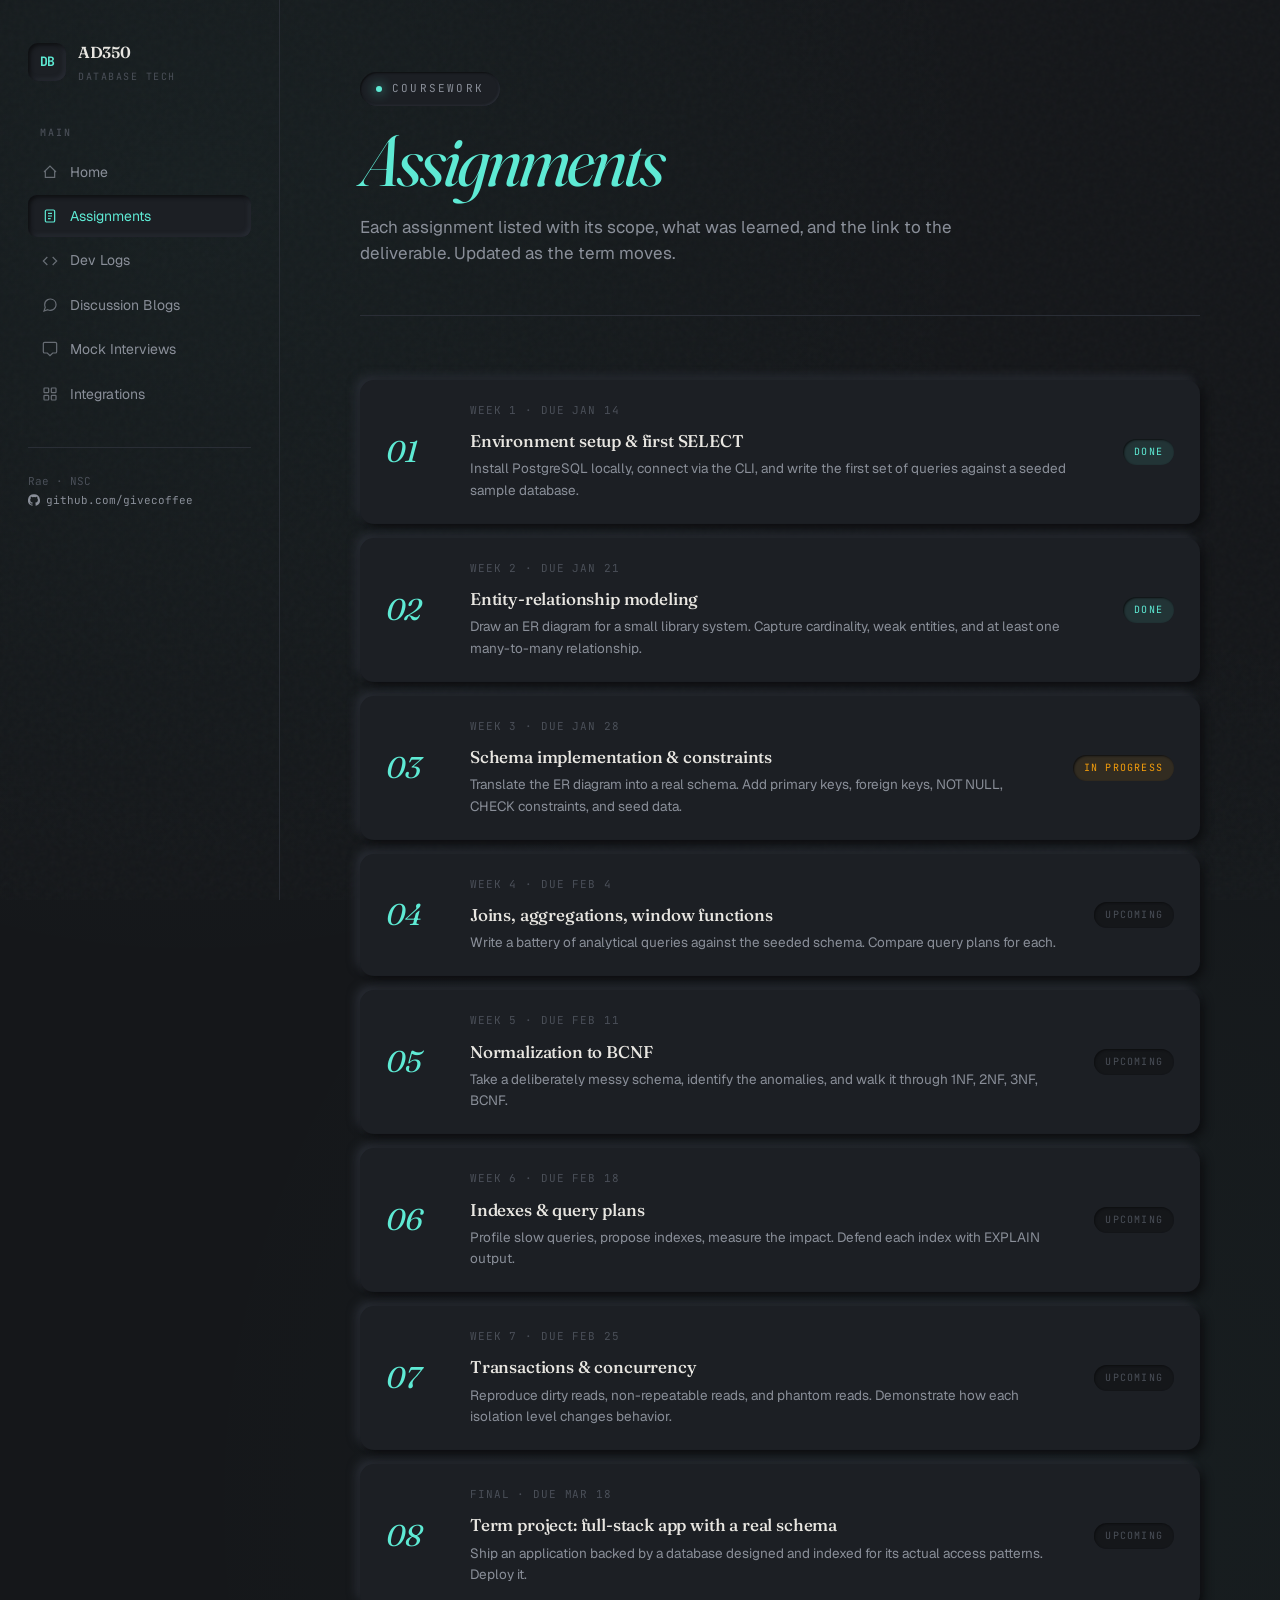
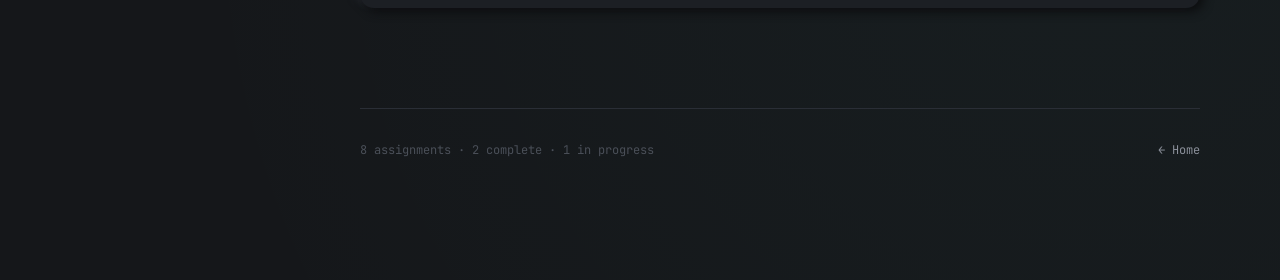
==== docs/assignments.html @ 0faaf011 "chore: multi-page support" ====
<!DOCTYPE html>
<html lang="en">
<head>
<meta charset="UTF-8">
<meta name="viewport" content="width=device-width, initial-scale=1.0">
<title>Assignments · AD350</title>
<link rel="preconnect" href="https://fonts.googleapis.com">
<link rel="preconnect" href="https://fonts.gstatic.com" crossorigin>
<link href="https://fonts.googleapis.com/css2?family=Fraunces:opsz,wght@9..144,300;9..144,400;9..144,500;9..144,600;9..144,800&family=JetBrains+Mono:wght@400;500;700&family=Geist:wght@300;400;500;600&display=swap" rel="stylesheet">
<link rel="stylesheet" href="assets/style.css">
</head>
<body>

<button class="menu-toggle" aria-label="Menu">
  <svg width="20" height="20" viewBox="0 0 24 24" fill="none" stroke="currentColor" stroke-width="2"><line x1="3" y1="6" x2="21" y2="6"/><line x1="3" y1="12" x2="21" y2="12"/><line x1="3" y1="18" x2="21" y2="18"/></svg>
</button>

<div class="layout">

  <aside>
    <a class="brand" href="index.html">
      <div class="brand-mark">DB</div>
      <div class="brand-text">
        AD350
        <small>Database Tech</small>
      </div>
    </a>

    <nav>
      <h4>Main</h4>
      <ul>
        <li><a href="index.html" data-page="index.html">
          <svg class="icon" viewBox="0 0 24 24" fill="none" stroke="currentColor" stroke-width="1.8"><path d="M3 12L12 3l9 9"/><path d="M5 10v10h14V10"/></svg>
          Home
        </a></li>
        <li><a href="assignments.html" data-page="assignments.html">
          <svg class="icon" viewBox="0 0 24 24" fill="none" stroke="currentColor" stroke-width="1.8"><rect x="5" y="3" width="14" height="18" rx="2"/><path d="M9 8h6M9 12h6M9 16h4"/></svg>
          Assignments
        </a></li>
        <li><a href="devlogs.html" data-page="devlogs.html">
          <svg class="icon" viewBox="0 0 24 24" fill="none" stroke="currentColor" stroke-width="1.8"><polyline points="8 6 2 12 8 18"/><polyline points="16 6 22 12 16 18"/></svg>
          Dev Logs
        </a></li>
        <li><a href="blogs.html" data-page="blogs.html">
          <svg class="icon" viewBox="0 0 24 24" fill="none" stroke="currentColor" stroke-width="1.8"><path d="M21 11.5a8.38 8.38 0 0 1-.9 3.8 8.5 8.5 0 0 1-7.6 4.7 8.38 8.38 0 0 1-3.8-.9L3 21l1.9-5.7a8.38 8.38 0 0 1-.9-3.8 8.5 8.5 0 0 1 4.7-7.6 8.38 8.38 0 0 1 3.8-.9h.5a8.48 8.48 0 0 1 8 8v.5z"/></svg>
          Discussion Blogs
        </a></li>
        <li><a href="interviews.html" data-page="interviews.html">
          <svg class="icon" viewBox="0 0 24 24" fill="none" stroke="currentColor" stroke-width="1.8"><path d="M20 2H4a2 2 0 0 0-2 2v12a2 2 0 0 0 2 2h4l4 4 4-4h4a2 2 0 0 0 2-2V4a2 2 0 0 0-2-2z"/></svg>
          Mock Interviews
        </a></li>
        <li><a href="integrations.html" data-page="integrations.html">
          <svg class="icon" viewBox="0 0 24 24" fill="none" stroke="currentColor" stroke-width="1.8"><rect x="3" y="3" width="7" height="7" rx="1"/><rect x="14" y="3" width="7" height="7" rx="1"/><rect x="3" y="14" width="7" height="7" rx="1"/><rect x="14" y="14" width="7" height="7" rx="1"/></svg>
          Integrations
        </a></li>
      </ul>
    </nav>

    <div class="sidebar-foot">
      Rae &middot; NSC<br>
      <a href="https://github.com/givecoffee/AD350" target="_blank" rel="noopener">
        <svg width="12" height="12" viewBox="0 0 24 24" fill="currentColor"><path d="M12 .3a12 12 0 0 0-3.8 23.4c.6.1.8-.3.8-.6v-2c-3.3.7-4-1.6-4-1.6-.6-1.4-1.4-1.8-1.4-1.8-1.1-.7.1-.7.1-.7 1.2.1 1.9 1.2 1.9 1.2 1.1 1.8 2.8 1.3 3.5 1 .1-.8.4-1.3.8-1.6-2.7-.3-5.5-1.3-5.5-6 0-1.2.5-2.3 1.3-3.1-.2-.4-.6-1.6 0-3.2 0 0 1-.3 3.4 1.2a11.5 11.5 0 0 1 6 0c2.3-1.5 3.3-1.2 3.3-1.2.7 1.6.2 2.8.1 3.2.9.8 1.3 1.9 1.3 3.1 0 4.6-2.8 5.6-5.5 5.9.5.4.9 1 .9 2.2v3.3c0 .3.1.7.8.6A12 12 0 0 0 12 .3"/></svg>
        github.com/givecoffee
      </a>
    </div>
  </aside>

  <main>
    <div class="page-header">
      <div class="eyebrow"><span class="dot"></span>Coursework</div>
      <h1><span class="italic">Assignments</span></h1>
      <p>Each assignment listed with its scope, what was learned, and the link to the deliverable. Updated as the term moves.</p>
    </div>

    <div class="item-list">

      <div class="item">
        <div class="item-num">01</div>
        <div class="item-body">
          <div class="item-meta">Week 1 &middot; Due Jan 14</div>
          <h3>Environment setup &amp; first SELECT</h3>
          <p>Install PostgreSQL locally, connect via the CLI, and write the first set of queries against a seeded sample database.</p>
        </div>
        <div class="status done">Done</div>
      </div>

      <div class="item">
        <div class="item-num">02</div>
        <div class="item-body">
          <div class="item-meta">Week 2 &middot; Due Jan 21</div>
          <h3>Entity-relationship modeling</h3>
          <p>Draw an ER diagram for a small library system. Capture cardinality, weak entities, and at least one many-to-many relationship.</p>
        </div>
        <div class="status done">Done</div>
      </div>

      <div class="item">
        <div class="item-num">03</div>
        <div class="item-body">
          <div class="item-meta">Week 3 &middot; Due Jan 28</div>
          <h3>Schema implementation &amp; constraints</h3>
          <p>Translate the ER diagram into a real schema. Add primary keys, foreign keys, NOT NULL, CHECK constraints, and seed data.</p>
        </div>
        <div class="status progress">In progress</div>
      </div>

      <div class="item">
        <div class="item-num">04</div>
        <div class="item-body">
          <div class="item-meta">Week 4 &middot; Due Feb 4</div>
          <h3>Joins, aggregations, window functions</h3>
          <p>Write a battery of analytical queries against the seeded schema. Compare query plans for each.</p>
        </div>
        <div class="status upcoming">Upcoming</div>
      </div>

      <div class="item">
        <div class="item-num">05</div>
        <div class="item-body">
          <div class="item-meta">Week 5 &middot; Due Feb 11</div>
          <h3>Normalization to BCNF</h3>
          <p>Take a deliberately messy schema, identify the anomalies, and walk it through 1NF, 2NF, 3NF, BCNF.</p>
        </div>
        <div class="status upcoming">Upcoming</div>
      </div>

      <div class="item">
        <div class="item-num">06</div>
        <div class="item-body">
          <div class="item-meta">Week 6 &middot; Due Feb 18</div>
          <h3>Indexes &amp; query plans</h3>
          <p>Profile slow queries, propose indexes, measure the impact. Defend each index with EXPLAIN output.</p>
        </div>
        <div class="status upcoming">Upcoming</div>
      </div>

      <div class="item">
        <div class="item-num">07</div>
        <div class="item-body">
          <div class="item-meta">Week 7 &middot; Due Feb 25</div>
          <h3>Transactions &amp; concurrency</h3>
          <p>Reproduce dirty reads, non-repeatable reads, and phantom reads. Demonstrate how each isolation level changes behavior.</p>
        </div>
        <div class="status upcoming">Upcoming</div>
      </div>

      <div class="item">
        <div class="item-num">08</div>
        <div class="item-body">
          <div class="item-meta">Final &middot; Due Mar 18</div>
          <h3>Term project: full-stack app with a real schema</h3>
          <p>Ship an application backed by a database designed and indexed for its actual access patterns. Deploy it.</p>
        </div>
        <div class="status upcoming">Upcoming</div>
      </div>

    </div>

    <footer class="page-foot">
      <div>8 assignments &middot; 2 complete &middot; 1 in progress</div>
      <div><a href="index.html">&larr; Home</a></div>
    </footer>

  </main>
</div>

<script src="assets/app.js"></script>
</body>
</html>
---- docs/assets/style.css ----
:root {
  --bg: #15171a;
  --surface: #1c1f24;
  --surface-2: #20242a;
  --shadow-dark: #0d0e10;
  --shadow-light: #2a2e36;
  --text: #e8e6e1;
  --text-dim: #8a8f99;
  --text-faint: #4a4f58;
  --accent: #5eead4;
  --accent-deep: #14b8a6;
  --accent-glow: rgba(94, 234, 212, 0.15);
  --warning: #f59e0b;
  --rule: #2a2e36;
  --display: 'Fraunces', Georgia, serif;
  --body: 'Geist', -apple-system, sans-serif;
  --mono: 'JetBrains Mono', 'SF Mono', monospace;
}

* { box-sizing: border-box; margin: 0; padding: 0; }
html { scroll-behavior: smooth; }

body {
  background: var(--bg);
  color: var(--text);
  font-family: var(--body);
  font-size: 16px;
  line-height: 1.6;
  -webkit-font-smoothing: antialiased;
  overflow-x: hidden;
  background-image:
    radial-gradient(circle at 15% 10%, rgba(94, 234, 212, 0.04) 0%, transparent 40%),
    radial-gradient(circle at 85% 80%, rgba(94, 234, 212, 0.03) 0%, transparent 50%);
}

body::before {
  content: '';
  position: fixed;
  inset: 0;
  pointer-events: none;
  opacity: 0.025;
  z-index: 1;
  background-image: url("data:image/svg+xml,%3Csvg viewBox='0 0 200 200' xmlns='http://www.w3.org/2000/svg'%3E%3Cfilter id='n'%3E%3CfeTurbulence type='fractalNoise' baseFrequency='0.85' numOctaves='3'/%3E%3C/filter%3E%3Crect width='100%25' height='100%25' filter='url(%23n)'/%3E%3C/svg%3E");
}

.layout {
  display: grid;
  grid-template-columns: 280px 1fr;
  min-height: 100vh;
  position: relative;
  z-index: 2;
}

/* ============ SIDEBAR ============ */
aside {
  position: sticky;
  top: 0;
  height: 100vh;
  padding: 40px 28px;
  border-right: 1px solid var(--rule);
  overflow-y: auto;
  scrollbar-width: thin;
  scrollbar-color: var(--shadow-light) transparent;
}

aside::-webkit-scrollbar { width: 4px; }
aside::-webkit-scrollbar-thumb { background: var(--shadow-light); border-radius: 2px; }

.brand {
  display: flex;
  align-items: center;
  gap: 12px;
  margin-bottom: 40px;
  text-decoration: none;
  color: inherit;
  opacity: 0;
  animation: fadeUp 0.8s 0.1s forwards;
}

.brand-mark {
  width: 38px;
  height: 38px;
  border-radius: 10px;
  background: var(--surface);
  box-shadow:
    inset 2px 2px 4px var(--shadow-dark),
    inset -2px -2px 4px var(--shadow-light);
  display: grid;
  place-items: center;
  font-family: var(--mono);
  font-weight: 700;
  font-size: 13px;
  color: var(--accent);
  letter-spacing: -0.05em;
}

.brand-text {
  font-family: var(--display);
  font-weight: 600;
  font-size: 16px;
  letter-spacing: -0.02em;
}

.brand-text small {
  display: block;
  font-family: var(--mono);
  font-weight: 400;
  font-size: 10px;
  color: var(--text-faint);
  letter-spacing: 0.15em;
  text-transform: uppercase;
  margin-top: 3px;
}

nav h4 {
  font-family: var(--mono);
  font-size: 10px;
  font-weight: 500;
  letter-spacing: 0.2em;
  text-transform: uppercase;
  color: var(--text-faint);
  margin: 24px 0 10px;
  padding-left: 12px;
}

nav h4:first-of-type { margin-top: 0; }

nav ul { list-style: none; }

nav a {
  display: flex;
  align-items: center;
  gap: 12px;
  padding: 10px 14px;
  color: var(--text-dim);
  text-decoration: none;
  font-size: 14px;
  border-radius: 9px;
  transition: all 0.2s ease;
  position: relative;
  margin-bottom: 2px;
}

nav a .icon {
  width: 16px;
  height: 16px;
  flex-shrink: 0;
  opacity: 0.7;
  transition: opacity 0.2s;
}

nav a:hover {
  color: var(--text);
  background: var(--surface);
  box-shadow:
    inset 1px 1px 2px var(--shadow-dark),
    inset -1px -1px 2px var(--shadow-light);
}

nav a:hover .icon { opacity: 1; }

nav a.active {
  color: var(--accent);
  background: var(--surface);
  box-shadow:
    inset 2px 2px 4px var(--shadow-dark),
    inset -2px -2px 4px var(--shadow-light);
}

nav a.active .icon { opacity: 1; }

.sidebar-foot {
  margin-top: 32px;
  padding-top: 24px;
  border-top: 1px solid var(--rule);
  font-family: var(--mono);
  font-size: 11px;
  color: var(--text-faint);
  line-height: 1.7;
}

.sidebar-foot a {
  color: var(--text-dim);
  text-decoration: none;
  display: inline-flex;
  align-items: center;
  gap: 6px;
  transition: color 0.2s;
}

.sidebar-foot a:hover { color: var(--accent); }

/* ============ MAIN ============ */
main {
  padding: 72px 80px 120px;
  max-width: 1040px;
  animation: pageIn 0.5s ease;
}

@keyframes pageIn {
  from { opacity: 0; transform: translateY(12px); }
  to { opacity: 1; transform: translateY(0); }
}

/* ============ HERO (home only) ============ */
.hero { margin-bottom: 80px; }

.eyebrow {
  display: inline-flex;
  align-items: center;
  gap: 10px;
  font-family: var(--mono);
  font-size: 11px;
  letter-spacing: 0.2em;
  text-transform: uppercase;
  color: var(--text-dim);
  margin-bottom: 24px;
  padding: 8px 16px;
  background: var(--surface);
  border-radius: 100px;
  box-shadow:
    inset 1px 1px 2px var(--shadow-dark),
    inset -1px -1px 2px var(--shadow-light);
}

.eyebrow .dot {
  width: 6px;
  height: 6px;
  border-radius: 50%;
  background: var(--accent);
  box-shadow: 0 0 12px var(--accent);
  animation: pulse 2.4s infinite;
}

@keyframes pulse {
  0%, 100% { opacity: 1; transform: scale(1); }
  50% { opacity: 0.5; transform: scale(0.85); }
}

h1 {
  font-family: var(--display);
  font-size: clamp(56px, 8vw, 104px);
  font-weight: 300;
  line-height: 0.95;
  letter-spacing: -0.04em;
  margin-bottom: 24px;
  font-variation-settings: "opsz" 144;
}

h1 .italic {
  font-style: italic;
  font-weight: 400;
  color: var(--accent);
}

.hero-lede {
  font-size: 19px;
  color: var(--text-dim);
  max-width: 640px;
  line-height: 1.55;
  margin-bottom: 40px;
}

.meta-strip {
  display: flex;
  gap: 32px;
  flex-wrap: wrap;
  padding-top: 32px;
  border-top: 1px solid var(--rule);
  font-family: var(--mono);
  font-size: 12px;
  color: var(--text-faint);
}

.meta-strip strong {
  display: block;
  color: var(--text);
  font-weight: 500;
  margin-top: 4px;
  font-size: 13px;
}

/* ============ PAGE HEADER (non-home) ============ */
.page-header {
  margin-bottom: 64px;
  padding-bottom: 32px;
  border-bottom: 1px solid var(--rule);
}

.page-header .eyebrow { margin-bottom: 20px; }

.page-header h1 {
  font-size: clamp(44px, 6vw, 72px);
  margin-bottom: 20px;
}

.page-header p {
  font-size: 17px;
  color: var(--text-dim);
  max-width: 620px;
  line-height: 1.55;
}

/* ============ SECTIONS ============ */
section {
  margin-bottom: 80px;
  scroll-margin-top: 40px;
}

.section-head {
  display: flex;
  align-items: baseline;
  gap: 16px;
  margin-bottom: 28px;
  padding-bottom: 18px;
  border-bottom: 1px solid var(--rule);
}

.section-num {
  font-family: var(--mono);
  font-size: 13px;
  color: var(--accent);
  letter-spacing: 0.1em;
}

h2 {
  font-family: var(--display);
  font-size: 40px;
  font-weight: 400;
  letter-spacing: -0.025em;
  line-height: 1.1;
  font-variation-settings: "opsz" 72;
}

h2 .italic {
  font-style: italic;
  color: var(--text-dim);
}

h3 {
  font-family: var(--display);
  font-size: 22px;
  font-weight: 500;
  margin-bottom: 10px;
  letter-spacing: -0.01em;
}

p { color: var(--text-dim); margin-bottom: 16px; max-width: 70ch; }
p strong { color: var(--text); font-weight: 500; }

/* ============ HOME JUMP CARDS ============ */
.jump-grid {
  display: grid;
  grid-template-columns: repeat(auto-fit, minmax(240px, 1fr));
  gap: 18px;
  margin: 40px 0;
}

.jump {
  background: var(--surface);
  border-radius: 16px;
  padding: 24px;
  box-shadow:
    6px 6px 14px var(--shadow-dark),
    -6px -6px 14px var(--shadow-light);
  transition: all 0.3s ease;
  text-decoration: none;
  color: inherit;
  display: block;
  position: relative;
  overflow: hidden;
}

.jump:hover {
  transform: translateY(-3px);
  box-shadow:
    8px 8px 18px var(--shadow-dark),
    -8px -8px 18px var(--shadow-light);
}

.jump::after {
  content: '→';
  position: absolute;
  top: 24px;
  right: 24px;
  color: var(--text-faint);
  font-size: 18px;
  transition: all 0.3s;
}

.jump:hover::after {
  color: var(--accent);
  transform: translate(4px, -2px);
}

.jump-icon {
  width: 36px;
  height: 36px;
  border-radius: 9px;
  background: var(--bg);
  display: grid;
  place-items: center;
  margin-bottom: 16px;
  box-shadow: inset 1.5px 1.5px 3px var(--shadow-dark);
  color: var(--accent);
}

.jump h3 {
  font-size: 19px;
  margin-bottom: 6px;
}

.jump p {
  font-size: 13.5px;
  margin-bottom: 0;
  color: var(--text-dim);
}

/* ============ ASSIGNMENT ITEMS ============ */
.item-list {
  display: flex;
  flex-direction: column;
  gap: 14px;
  margin-top: 24px;
}

.item {
  background: var(--surface);
  border-radius: 14px;
  padding: 22px 26px;
  box-shadow:
    4px 4px 10px var(--shadow-dark),
    -4px -4px 10px var(--shadow-light);
  transition: all 0.3s;
  display: grid;
  grid-template-columns: 60px 1fr auto;
  gap: 24px;
  align-items: center;
}

.item:hover { transform: translateX(3px); }

.item-num {
  font-family: var(--display);
  font-style: italic;
  font-size: 30px;
  font-weight: 400;
  color: var(--accent);
  line-height: 1;
}

.item-body h3 {
  font-size: 17px;
  margin-bottom: 4px;
}

.item-meta {
  font-family: var(--mono);
  font-size: 11px;
  color: var(--text-faint);
  letter-spacing: 0.08em;
  text-transform: uppercase;
  margin-bottom: 8px;
}

.item-body p {
  font-size: 13.5px;
  margin-bottom: 0;
}

.status {
  font-family: var(--mono);
  font-size: 10px;
  padding: 5px 11px;
  border-radius: 100px;
  letter-spacing: 0.12em;
  text-transform: uppercase;
  box-shadow: inset 1px 1px 2px var(--shadow-dark);
  white-space: nowrap;
}

.status.done { background: rgba(94, 234, 212, 0.1); color: var(--accent); }
.status.progress { background: rgba(245, 158, 11, 0.1); color: var(--warning); }
.status.upcoming { background: var(--bg); color: var(--text-faint); }

/* ============ DEV LOG ============ */
.log-entry {
  display: grid;
  grid-template-columns: 120px 1fr;
  gap: 32px;
  padding: 28px 0;
  border-bottom: 1px solid var(--rule);
}

.log-entry:last-child { border-bottom: none; }

.log-date {
  font-family: var(--mono);
  font-size: 12px;
  color: var(--text-faint);
  letter-spacing: 0.08em;
  text-transform: uppercase;
  padding-top: 4px;
}

.log-date strong {
  display: block;
  font-family: var(--display);
  font-style: italic;
  font-size: 22px;
  font-weight: 400;
  color: var(--accent);
  margin-top: 2px;
  text-transform: none;
  letter-spacing: -0.01em;
}

.log-body h3 {
  font-size: 20px;
  margin-bottom: 8px;
}

.log-tags {
  display: flex;
  gap: 8px;
  margin-top: 14px;
  flex-wrap: wrap;
}

.log-tag {
  font-family: var(--mono);
  font-size: 10px;
  padding: 4px 10px;
  background: var(--surface);
  color: var(--text-dim);
  border-radius: 100px;
  letter-spacing: 0.1em;
  text-transform: uppercase;
  box-shadow:
    inset 1px 1px 2px var(--shadow-dark),
    inset -1px -1px 2px var(--shadow-light);
}

/* ============ BLOG ============ */
.blog-grid {
  display: grid;
  grid-template-columns: repeat(auto-fit, minmax(320px, 1fr));
  gap: 20px;
  margin-top: 32px;
}

.blog-card {
  background: var(--surface);
  border-radius: 16px;
  padding: 28px;
  box-shadow:
    6px 6px 14px var(--shadow-dark),
    -6px -6px 14px var(--shadow-light);
  transition: transform 0.3s ease;
  display: flex;
  flex-direction: column;
  gap: 12px;
}

.blog-card:hover { transform: translateY(-3px); }

.blog-card .meta {
  font-family: var(--mono);
  font-size: 11px;
  color: var(--text-faint);
  letter-spacing: 0.1em;
  text-transform: uppercase;
}

.blog-card h3 {
  font-size: 22px;
  line-height: 1.2;
}

.blog-card p {
  font-size: 14px;
  flex: 1;
}

.blog-card .read {
  font-family: var(--mono);
  font-size: 11px;
  color: var(--accent);
  text-decoration: none;
  letter-spacing: 0.1em;
  text-transform: uppercase;
  margin-top: 8px;
  align-self: flex-start;
  transition: gap 0.2s;
  display: inline-flex;
  align-items: center;
  gap: 6px;
}

.blog-card .read:hover { gap: 10px; }

/* ============ INTERVIEW Q&A ============ */
.qa {
  background: var(--surface);
  border-radius: 14px;
  padding: 0;
  margin-bottom: 14px;
  box-shadow:
    4px 4px 10px var(--shadow-dark),
    -4px -4px 10px var(--shadow-light);
  overflow: hidden;
}

.qa summary {
  padding: 22px 26px;
  cursor: pointer;
  display: flex;
  align-items: center;
  gap: 18px;
  list-style: none;
  transition: background 0.2s;
}

.qa summary::-webkit-details-marker { display: none; }

.qa summary:hover { background: var(--surface-2); }

.qa[open] summary { border-bottom: 1px solid var(--rule); }

.qa-num {
  font-family: var(--mono);
  font-size: 11px;
  color: var(--accent);
  letter-spacing: 0.15em;
  flex-shrink: 0;
  width: 32px;
}

.qa-q {
  flex: 1;
  font-family: var(--display);
  font-size: 17px;
  font-weight: 500;
  color: var(--text);
}

.qa-toggle {
  width: 28px;
  height: 28px;
  border-radius: 50%;
  background: var(--bg);
  display: grid;
  place-items: center;
  color: var(--text-dim);
  box-shadow: inset 1px 1px 2px var(--shadow-dark);
  font-size: 14px;
  transition: transform 0.3s, color 0.3s;
}

.qa[open] .qa-toggle {
  transform: rotate(45deg);
  color: var(--accent);
}

.qa-a {
  padding: 20px 26px 26px;
}

.qa-a p { font-size: 14.5px; line-height: 1.65; }
.qa-a p:last-child { margin-bottom: 0; }
.qa-a code {
  font-family: var(--mono);
  font-size: 13px;
  color: var(--accent);
  background: var(--bg);
  padding: 2px 6px;
  border-radius: 4px;
}

/* ============ INTEGRATIONS STACK ============ */
.stack-grid {
  display: grid;
  grid-template-columns: repeat(auto-fit, minmax(260px, 1fr));
  gap: 18px;
  margin-top: 28px;
}

.stack-item {
  background: var(--surface);
  border-radius: 16px;
  padding: 26px;
  box-shadow:
    6px 6px 14px var(--shadow-dark),
    -6px -6px 14px var(--shadow-light);
  transition: transform 0.3s;
}

.stack-item:hover { transform: translateY(-2px); }

.stack-head {
  display: flex;
  align-items: center;
  gap: 14px;
  margin-bottom: 16px;
}

.stack-logo {
  width: 44px;
  height: 44px;
  border-radius: 10px;
  background: var(--bg);
  display: grid;
  place-items: center;
  box-shadow: inset 1.5px 1.5px 3px var(--shadow-dark);
  font-family: var(--mono);
  font-weight: 700;
  font-size: 14px;
  color: var(--accent);
}

.stack-name {
  font-family: var(--display);
  font-weight: 500;
  font-size: 18px;
}

.stack-role {
  font-family: var(--mono);
  font-size: 10.5px;
  color: var(--text-faint);
  letter-spacing: 0.15em;
  text-transform: uppercase;
  margin-top: 2px;
}

.stack-item p {
  font-size: 13.5px;
  margin-bottom: 0;
}

/* ============ CALLOUT ============ */
.callout {
  margin: 32px 0;
  padding: 22px 26px;
  background: var(--surface);
  border-radius: 14px;
  border-left: 2px solid var(--accent);
  box-shadow:
    inset 2px 2px 6px var(--shadow-dark),
    inset -2px -2px 6px var(--shadow-light);
}

.callout-label {
  font-family: var(--mono);
  font-size: 10px;
  color: var(--accent);
  letter-spacing: 0.2em;
  text-transform: uppercase;
  margin-bottom: 8px;
}

.callout p { margin-bottom: 0; color: var(--text); font-size: 15px; max-width: none; }

/* ============ FOOTER ============ */
.page-foot {
  margin-top: 100px;
  padding-top: 32px;
  border-top: 1px solid var(--rule);
  display: flex;
  justify-content: space-between;
  align-items: center;
  font-family: var(--mono);
  font-size: 12px;
  color: var(--text-faint);
  flex-wrap: wrap;
  gap: 16px;
}

.page-foot a {
  color: var(--text-dim);
  text-decoration: none;
  transition: color 0.2s;
}
.page-foot a:hover { color: var(--accent); }

@keyframes fadeUp {
  from { opacity: 0; transform: translateY(20px); }
  to { opacity: 1; transform: translateY(0); }
}

/* ============ MOBILE ============ */
.menu-toggle {
  display: none;
  position: fixed;
  top: 16px;
  right: 16px;
  z-index: 100;
  width: 44px;
  height: 44px;
  border-radius: 50%;
  background: var(--surface);
  border: none;
  color: var(--text);
  cursor: pointer;
  box-shadow:
    3px 3px 8px var(--shadow-dark),
    -3px -3px 8px var(--shadow-light);
}

@media (max-width: 900px) {
  .layout { grid-template-columns: 1fr; }
  aside {
    position: fixed;
    top: 0;
    left: 0;
    width: 280px;
    z-index: 50;
    background: var(--bg);
    transform: translateX(-100%);
    transition: transform 0.3s ease;
    border-right: 1px solid var(--rule);
  }
  aside.open { transform: translateX(0); }
  .menu-toggle { display: grid; place-items: center; }
  main { padding: 64px 24px 80px; }
  h1 { font-size: 44px; }
  h2 { font-size: 28px; }
  .log-entry { grid-template-columns: 1fr; gap: 8px; }
  .item { grid-template-columns: 40px 1fr; }
  .item .status { grid-column: 2; justify-self: start; }
}
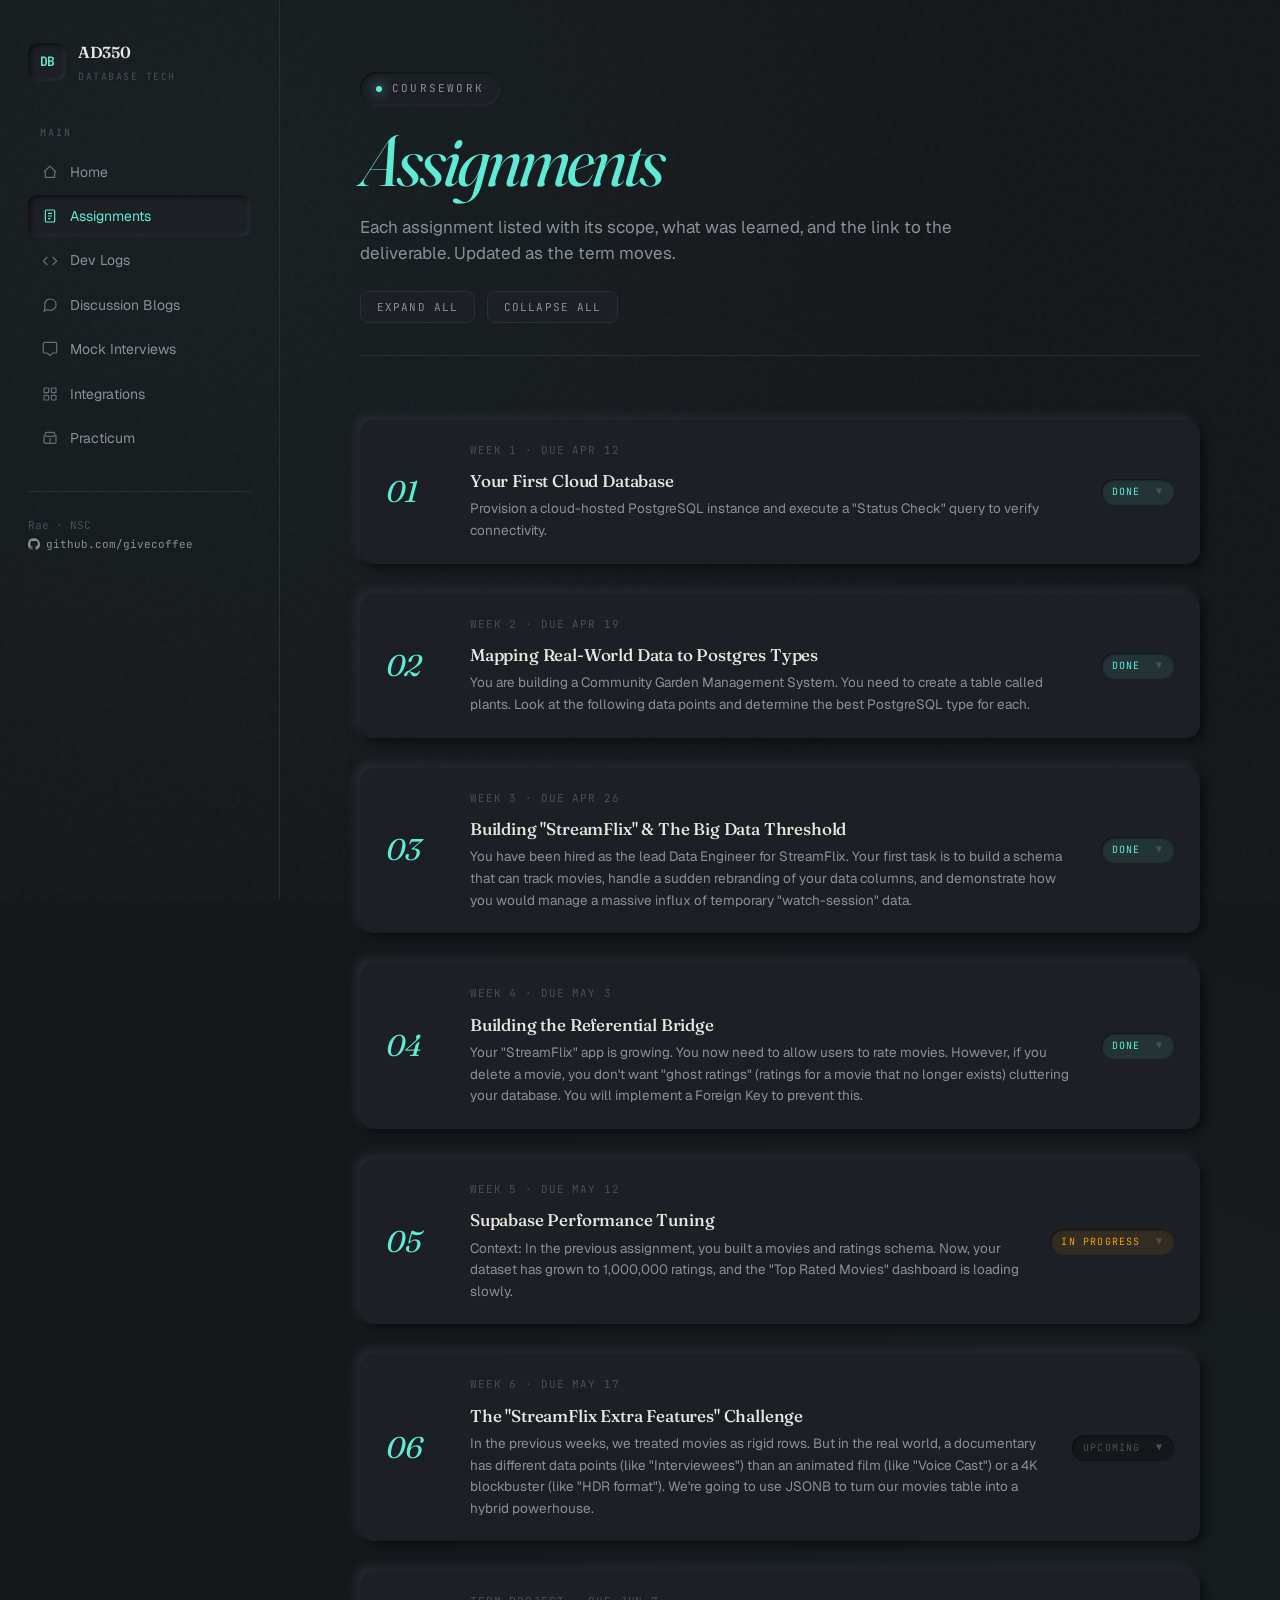
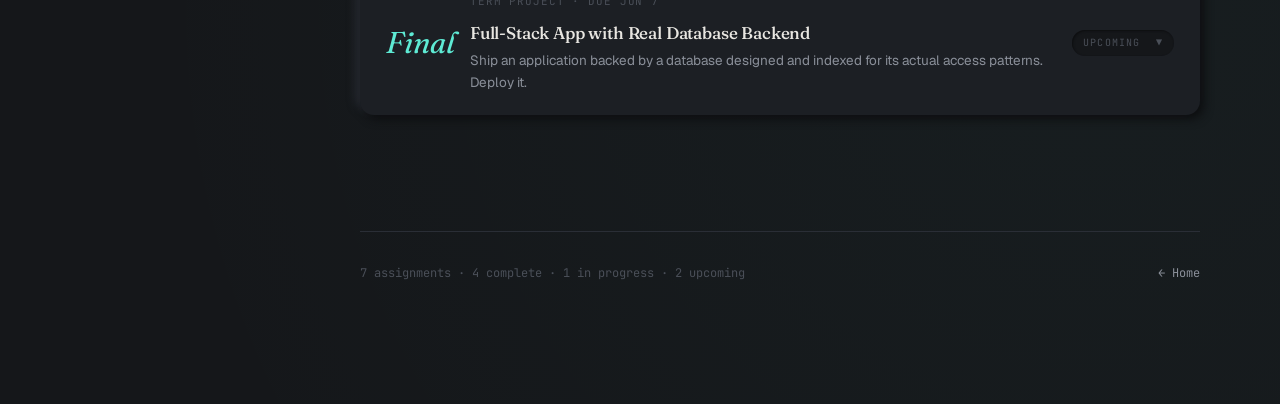
==== commit 8c5b4b21: "Add files via upload" ====
--- a/docs/assignments.html
+++ b/docs/assignments.html
@@ -53,6 +53,14 @@
           <svg class="icon" viewBox="0 0 24 24" fill="none" stroke="currentColor" stroke-width="1.8"><rect x="3" y="3" width="7" height="7" rx="1"/><rect x="14" y="3" width="7" height="7" rx="1"/><rect x="3" y="14" width="7" height="7" rx="1"/><rect x="14" y="14" width="7" height="7" rx="1"/></svg>
           Integrations
         </a></li>
+        <li><a href="practicum.html" data-page="practicum.html">
+            <svg class="icon" viewBox="0 0 24 24" fill="none" stroke="currentColor" stroke-width="1.8">
+              <path
+                d="M21 7.5V18a2 2 0 0 1-2 2H5a2 2 0 0 1-2-2V7.5M7 3.5h10a2 2 0 0 1 2 2v2a2 2 0 0 1-2 2H7a2 2 0 0 1-2-2v-2a2 2 0 0 1 2-2z" />
+              <path d="M12 12v5M12 17v2" />
+            </svg>
+            Practicum
+          </a></li>
       </ul>
     </nav>
 
@@ -70,94 +78,323 @@
       <div class="eyebrow"><span class="dot"></span>Coursework</div>
       <h1><span class="italic">Assignments</span></h1>
       <p>Each assignment listed with its scope, what was learned, and the link to the deliverable. Updated as the term moves.</p>
+      
+      <div class="expand-controls">
+        <button class="expand-all">Expand All</button>
+        <button class="collapse-all">Collapse All</button>
+      </div>
     </div>
 
     <div class="item-list">
 
-      <div class="item">
-        <div class="item-num">01</div>
-        <div class="item-body">
-          <div class="item-meta">Week 1 &middot; Due Jan 14</div>
-          <h3>Environment setup &amp; first SELECT</h3>
-          <p>Install PostgreSQL locally, connect via the CLI, and write the first set of queries against a seeded sample database.</p>
-        </div>
-        <div class="status done">Done</div>
-      </div>
-
-      <div class="item">
-        <div class="item-num">02</div>
-        <div class="item-body">
-          <div class="item-meta">Week 2 &middot; Due Jan 21</div>
-          <h3>Entity-relationship modeling</h3>
-          <p>Draw an ER diagram for a small library system. Capture cardinality, weak entities, and at least one many-to-many relationship.</p>
-        </div>
-        <div class="status done">Done</div>
-      </div>
-
-      <div class="item">
-        <div class="item-num">03</div>
-        <div class="item-body">
-          <div class="item-meta">Week 3 &middot; Due Jan 28</div>
-          <h3>Schema implementation &amp; constraints</h3>
-          <p>Translate the ER diagram into a real schema. Add primary keys, foreign keys, NOT NULL, CHECK constraints, and seed data.</p>
-        </div>
-        <div class="status progress">In progress</div>
-      </div>
-
-      <div class="item">
-        <div class="item-num">04</div>
-        <div class="item-body">
-          <div class="item-meta">Week 4 &middot; Due Feb 4</div>
-          <h3>Joins, aggregations, window functions</h3>
-          <p>Write a battery of analytical queries against the seeded schema. Compare query plans for each.</p>
-        </div>
-        <div class="status upcoming">Upcoming</div>
-      </div>
-
-      <div class="item">
-        <div class="item-num">05</div>
-        <div class="item-body">
-          <div class="item-meta">Week 5 &middot; Due Feb 11</div>
-          <h3>Normalization to BCNF</h3>
-          <p>Take a deliberately messy schema, identify the anomalies, and walk it through 1NF, 2NF, 3NF, BCNF.</p>
-        </div>
-        <div class="status upcoming">Upcoming</div>
-      </div>
-
-      <div class="item">
-        <div class="item-num">06</div>
-        <div class="item-body">
-          <div class="item-meta">Week 6 &middot; Due Feb 18</div>
-          <h3>Indexes &amp; query plans</h3>
-          <p>Profile slow queries, propose indexes, measure the impact. Defend each index with EXPLAIN output.</p>
-        </div>
-        <div class="status upcoming">Upcoming</div>
-      </div>
-
-      <div class="item">
-        <div class="item-num">07</div>
-        <div class="item-body">
-          <div class="item-meta">Week 7 &middot; Due Feb 25</div>
-          <h3>Transactions &amp; concurrency</h3>
-          <p>Reproduce dirty reads, non-repeatable reads, and phantom reads. Demonstrate how each isolation level changes behavior.</p>
-        </div>
-        <div class="status upcoming">Upcoming</div>
-      </div>
-
-      <div class="item">
-        <div class="item-num">08</div>
-        <div class="item-body">
-          <div class="item-meta">Final &middot; Due Mar 18</div>
-          <h3>Term project: full-stack app with a real schema</h3>
-          <p>Ship an application backed by a database designed and indexed for its actual access patterns. Deploy it.</p>
-        </div>
-        <div class="status upcoming">Upcoming</div>
+      <!-- Week 1 -->
+      <div class="expandable-item">
+        <div class="item-header">
+          <div class="item-num">01</div>
+          <div class="item-body">
+            <div class="item-meta">Week 1 &middot; Due Apr 12</div>
+            <h3>Your First Cloud Database</h3>
+            <p>Provision a cloud-hosted PostgreSQL instance and execute a "Status Check" query to verify connectivity.</p>
+          </div>
+          <div class="status done">Done <span class="arrow">▼</span></div>
+        </div>
+        <div class="item-details">
+          <div class="item-content">
+            <div class="detail-section">
+              <h4>Submission Links</h4>
+              <div class="submission-links">
+                <a href="https://github.com/givecoffee/AD350/blob/main/assignments/setting-up-supabase/First%20Cloud%20Database.pdf" target="_blank" class="submission-link">
+                  <svg width="16" height="16" viewBox="0 0 24 24" fill="none" stroke="currentColor" stroke-width="2">
+                    <path d="M14 2H6a2 2 0 0 0-2 2v16a2 2 0 0 0 2 2h12a2 2 0 0 0 2-2V8z"/>
+                    <polyline points="14 2 14 8 20 8"/>
+                    <line x1="16" y1="13" x2="8" y2="13"/>
+                    <line x1="16" y1="17" x2="8" y2="17"/>
+                    <polyline points="10 9 9 9 8 9"/>
+                  </svg>
+                  README Document
+                </a>
+              </div>
+            </div>
+            <div class="detail-section">
+              <h4>What I Learned</h4>
+              <ul class="learnings">
+                <li>How to provision a PostgreSQL instance on Render</li>
+                <li>Configuring connection strings and environment variables</li>
+                <li>Basic SQL queries for database health checks</li>
+                <li>Setting up a database schema from scratch</li>
+              </ul>
+            </div>
+            <div class="detail-section">
+              <h4>Key Takeaways</h4>
+              <p>The importance of connection pooling and how cloud databases differ from local development instances. Security considerations for exposing database endpoints.</p>
+            </div>
+          </div>
+        </div>
+      </div>
+
+      <!-- Week 2 -->
+      <div class="expandable-item">
+        <div class="item-header">
+          <div class="item-num">02</div>
+          <div class="item-body">
+            <div class="item-meta">Week 2 &middot; Due Apr 19</div>
+            <h3>Mapping Real-World Data to Postgres Types</h3>
+            <p>You are building a Community Garden Management System. You need to create a table called plants. Look at the following data points and determine the best PostgreSQL type for each.</p>
+          </div>
+          <div class="status done">Done <span class="arrow">▼</span></div>
+        </div>
+        <div class="item-details">
+          <div class="item-content">
+            <div class="detail-section">
+              <h4>Submission Links</h4>
+              <div class="submission-links">
+                <a href="https://github.com/givecoffee/AD350/tree/main/assignments/week-02" target="_blank" class="submission-link">
+                  <svg width="16" height="16" viewBox="0 0 24 24" fill="currentColor">
+                    <path d="M12 .3a12 12 0 0 0-3.8 23.4c.6.1.8-.3.8-.6v-2c-3.3.7-4-1.6-4-1.6-.6-1.4-1.4-1.8-1.4-1.8-1.1-.7.1-.7.1-.7 1.2.1 1.9 1.2 1.9 1.2 1.1 1.8 2.8 1.3 3.5 1 .1-.8.4-1.3.8-1.6-2.7-.3-5.5-1.3-5.5-6 0-1.2.5-2.3 1.3-3.1-.2-.4-.6-1.6 0-3.2 0 0 1-.3 3.4 1.2a11.5 11.5 0 0 1 6 0c2.3-1.5 3.3-1.2 3.3-1.2.7 1.6.2 2.8.1 3.2.9.8 1.3 1.9 1.3 3.1 0 4.6-2.8 5.6-5.5 5.9.5.4.9 1 .9 2.2v3.3c0 .3.1.7.8.6A12 12 0 0 0 12 .3"/>
+                  </svg>
+                  GitHub Repository
+                </a>
+                <a href="https://github.com/givecoffee/AD350/blob/main/assignments/week-02/README.md" target="_blank" class="submission-link">
+                  <svg width="16" height="16" viewBox="0 0 24 24" fill="none" stroke="currentColor" stroke-width="2">
+                    <path d="M14 2H6a2 2 0 0 0-2 2v16a2 2 0 0 0 2 2h12a2 2 0 0 0 2-2V8z"/>
+                    <polyline points="14 2 14 8 20 8"/>
+                    <line x1="16" y1="13" x2="8" y2="13"/>
+                    <line x1="16" y1="17" x2="8" y2="17"/>
+                    <polyline points="10 9 9 9 8 9"/>
+                  </svg>
+                  README Document
+                </a>
+              </div>
+            </div>
+            <div class="detail-section">
+              <h4>What I Learned</h4>
+              <ul class="learnings">
+                <li>PostgreSQL data types vs. real-world data modeling</li>
+                <li>Choosing between VARCHAR, TEXT, and CHAR</li>
+                <li>When to use ENUM types vs. check constraints</li>
+                <li>Handling monetary values with NUMERIC vs. MONEY</li>
+              </ul>
+            </div>
+            <div class="detail-section">
+              <h4>Key Takeaways</h4>
+              <p>Data type selection has performance implications. VARCHAR(255) isn't always the right choice—consider actual data constraints and future growth.</p>
+            </div>
+          </div>
+        </div>
+      </div>
+
+      <!-- Week 3 -->
+      <div class="expandable-item">
+        <div class="item-header">
+          <div class="item-num">03</div>
+          <div class="item-body">
+            <div class="item-meta">Week 3 &middot; Due Apr 26</div>
+            <h3>Building "StreamFlix" & The Big Data Threshold</h3>
+            <p>You have been hired as the lead Data Engineer for StreamFlix. Your first task is to build a schema that can track movies, handle a sudden rebranding of your data columns, and demonstrate how you would manage a massive influx of temporary "watch-session" data.</p>
+          </div>
+          <div class="status done">Done <span class="arrow">▼</span></div>
+        </div>
+        <div class="item-details">
+          <div class="item-content">
+            <div class="detail-section">
+              <h4>Submission Links</h4>
+              <div class="submission-links">
+                <a href="https://github.com/givecoffee/AD350/tree/main/assignments/building-streamflix-bigdata"
+                 target="_blank" class="submission-link">
+                  <svg width="16" height="16" viewBox="0 0 24 24" fill="currentColor">
+                    <path d="M12 .3a12 12 0 0 0-3.8 23.4c.6.1.8-.3.8-.6v-2c-3.3.7-4-1.6-4-1.6-.6-1.4-1.4-1.8-1.4-1.8-1.1-.7.1-.7.1-.7 1.2.1 1.9 1.2 1.9 1.2 1.1 1.8 2.8 1.3 3.5 1 .1-.8.4-1.3.8-1.6-2.7-.3-5.5-1.3-5.5-6 0-1.2.5-2.3 1.3-3.1-.2-.4-.6-1.6 0-3.2 0 0 1-.3 3.4 1.2a11.5 11.5 0 0 1 6 0c2.3-1.5 3.3-1.2 3.3-1.2.7 1.6.2 2.8.1 3.2.9.8 1.3 1.9 1.3 3.1 0 4.6-2.8 5.6-5.5 5.9.5.4.9 1 .9 2.2v3.3c0 .3.1.7.8.6A12 12 0 0 0 12 .3"/>
+                  </svg>
+                  GitHub Repository
+                </a>
+                <a href="https://github.com/givecoffee/AD350/blob/main/assignments/building-streamflix-bigdata/README.md" target="_blank" class="submission-link">
+                  <svg width="16" height="16" viewBox="0 0 24 24" fill="none" stroke="currentColor" stroke-width="2">
+                    <path d="M14 2H6a2 2 0 0 0-2 2v16a2 2 0 0 0 2 2h12a2 2 0 0 0 2-2V8z"/>
+                    <polyline points="14 2 14 8 20 8"/>
+                    <line x1="16" y1="13" x2="8" y2="13"/>
+                    <line x1="16" y1="17" x2="8" y2="17"/>
+                    <polyline points="10 9 9 9 8 9"/>
+                  </svg>
+                  README Document
+                </a>
+              </div>
+            </div>
+            <div class="detail-section">
+              <h4>What I Learned</h4>
+              <ul class="learnings">
+                <li>Designing scalable database schemas for streaming platforms</li>
+                <li>Handling schema migrations and rebranding scenarios</li>
+                <li>Managing temporary high-volume data with partitioned tables</li>
+                <li>Implementing appropriate indexing strategies</li>
+              </ul>
+            </div>
+            <div class="detail-section">
+              <h4>Key Takeaways</h4>
+              <p>Schema design must accommodate future changes. Temporary tables and partitioning are essential for handling burst data loads in streaming services.</p>
+            </div>
+          </div>
+        </div>
+      </div>
+
+      <!-- Week 4 -->
+      <div class="expandable-item">
+        <div class="item-header">
+          <div class="item-num">04</div>
+          <div class="item-body">
+            <div class="item-meta">Week 4 &middot; Due May 3</div>
+            <h3>Building the Referential Bridge</h3>
+            <p>Your "StreamFlix" app is growing. You now need to allow users to rate movies. However, if you delete a movie, you don't want "ghost ratings" (ratings for a movie that no longer exists) cluttering your database. You will implement a Foreign Key to prevent this.</p>
+          </div>
+          <div class="status done">Done <span class="arrow">▼</span></div>
+        </div>
+        <div class="item-details">
+          <div class="item-content">
+            <div class="detail-section">
+              <h4>Submission Links</h4>
+              <div class="submission-links">
+                <a href="https://github.com/givecoffee/AD350/tree/main/assignments/week-04" target="_blank" class="submission-link">
+                  <svg width="16" height="16" viewBox="0 0 24 24" fill="currentColor">
+                    <path d="M12 .3a12 12 0 0 0-3.8 23.4c.6.1.8-.3.8-.6v-2c-3.3.7-4-1.6-4-1.6-.6-1.4-1.4-1.8-1.4-1.8-1.1-.7.1-.7.1-.7 1.2.1 1.9 1.2 1.9 1.2 1.1 1.8 2.8 1.3 3.5 1 .1-.8.4-1.3.8-1.6-2.7-.3-5.5-1.3-5.5-6 0-1.2.5-2.3 1.3-3.1-.2-.4-.6-1.6 0-3.2 0 0 1-.3 3.4 1.2a11.5 11.5 0 0 1 6 0c2.3-1.5 3.3-1.2 3.3-1.2.7 1.6.2 2.8.1 3.2.9.8 1.3 1.9 1.3 3.1 0 4.6-2.8 5.6-5.5 5.9.5.4.9 1 .9 2.2v3.3c0 .3.1.7.8.6A12 12 0 0 0 12 .3"/>
+                  </svg>
+                  GitHub Repository
+                </a>
+                <a href="https://github.com/givecoffee/AD350/blob/main/assignments/week-04/README.md" target="_blank" class="submission-link">
+                  <svg width="16" height="16" viewBox="0 0 24 24" fill="none" stroke="currentColor" stroke-width="2">
+                    <path d="M14 2H6a2 2 0 0 0-2 2v16a2 2 0 0 0 2 2h12a2 2 0 0 0 2-2V8z"/>
+                    <polyline points="14 2 14 8 20 8"/>
+                    <line x1="16" y1="13" x2="8" y2="13"/>
+                    <line x1="16" y1="17" x2="8" y2="17"/>
+                    <polyline points="10 9 9 9 8 9"/>
+                  </svg>
+                  README Document
+                </a>
+              </div>
+            </div>
+            <div class="detail-section">
+              <h4>What I Learned</h4>
+              <ul class="learnings">
+                <li>Implementing foreign key constraints for data integrity</li>
+                <li>CASCADE vs. RESTRICT vs. SET NULL deletion policies</li>
+                <li>Designing normalized schemas for user-generated content</li>
+                <li>Performance implications of referential integrity</li>
+              </ul>
+            </div>
+            <div class="detail-section">
+              <h4>Key Takeaways</h4>
+              <p>Foreign keys aren't just about relationships—they're crucial for maintaining data consistency. Choosing the right ON DELETE action depends on business requirements.</p>
+            </div>
+          </div>
+        </div>
+      </div>
+
+      <!-- Week 5 -->
+      <div class="expandable-item">
+        <div class="item-header">
+          <div class="item-num">05</div>
+          <div class="item-body">
+            <div class="item-meta">Week 5 &middot; Due May 12</div>
+            <h3>Supabase Performance Tuning</h3>
+            <p>Context: In the previous assignment, you built a movies and ratings schema. Now, your dataset has grown to 1,000,000 ratings, and the "Top Rated Movies" dashboard is loading slowly.</p>
+          </div>
+          <div class="status progress">In progress <span class="arrow">▼</span></div>
+        </div>
+        <div class="item-details">
+          <div class="item-content">
+            <div class="deadline-note">
+              <strong>Deadline:</strong> Updated ETA: Wednesday, May 13, 2026 at 11:59 PM PST
+            </div>
+            <div class="detail-section">
+              <h4>Submission Links</h4>
+              <div class="submission-links">
+                <a href="https://github.com/givecoffee/AD350/tree/main/assignments/week-05" target="_blank" class="submission-link">
+                  <svg width="16" height="16" viewBox="0 0 24 24" fill="currentColor">
+                    <path d="M12 .3a12 12 0 0 0-3.8 23.4c.6.1.8-.3.8-.6v-2c-3.3.7-4-1.6-4-1.6-.6-1.4-1.4-1.8-1.4-1.8-1.1-.7.1-.7.1-.7 1.2.1 1.9 1.2 1.9 1.2 1.1 1.8 2.8 1.3 3.5 1 .1-.8.4-1.3.8-1.6-2.7-.3-5.5-1.3-5.5-6 0-1.2.5-2.3 1.3-3.1-.2-.4-.6-1.6 0-3.2 0 0 1-.3 3.4 1.2a11.5 11.5 0 0 1 6 0c2.3-1.5 3.3-1.2 3.3-1.2.7 1.6.2 2.8.1 3.2.9.8 1.3 1.9 1.3 3.1 0 4.6-2.8 5.6-5.5 5.9.5.4.9 1 .9 2.2v3.3c0 .3.1.7.8.6A12 12 0 0 0 12 .3"/>
+                  </svg>
+                  GitHub Repository
+                </a>
+                <a href="https://github.com/givecoffee/AD350/blob/main/assignments/week-05/README.md" target="_blank" class="submission-link">
+                  <svg width="16" height="16" viewBox="0 0 24 24" fill="none" stroke="currentColor" stroke-width="2">
+                    <path d="M14 2H6a2 2 0 0 0-2 2v16a2 2 0 0 0 2 2h12a2 2 0 0 0 2-2V8z"/>
+                    <polyline points="14 2 14 8 20 8"/>
+                    <line x1="16" y1="13" x2="8" y2="13"/>
+                    <line x1="16" y1="17" x2="8" y2="17"/>
+                    <polyline points="10 9 9 9 8 9"/>
+                  </svg>
+                  README Document
+                </a>
+              </div>
+            </div>
+            <div class="detail-section">
+              <h4>Current Progress</h4>
+              <ul class="learnings">
+                <li>Analyzed query execution plans with EXPLAIN ANALYZE</li>
+                <li>Identified full table scans as the main performance bottleneck</li>
+                <li>Implemented composite indexes on frequently queried columns</li>
+                <li>Working on query optimization and materialized views</li>
+              </ul>
+            </div>
+            <div class="detail-section">
+              <h4>Expected Learnings</h4>
+              <p>Query optimization techniques, index selection strategies, and performance tuning for large datasets using Supabase.</p>
+            </div>
+          </div>
+        </div>
+      </div>
+
+      <!-- Week 6 -->
+      <div class="expandable-item">
+        <div class="item-header">
+          <div class="item-num">06</div>
+          <div class="item-body">
+            <div class="item-meta">Week 6 &middot; Due May 17</div>
+            <h3>The "StreamFlix Extra Features" Challenge</h3>
+            <p>In the previous weeks, we treated movies as rigid rows. But in the real world, a documentary has different data points (like "Interviewees") than an animated film (like "Voice Cast") or a 4K blockbuster (like "HDR format"). We're going to use JSONB to turn our movies table into a hybrid powerhouse.</p>
+          </div>
+          <div class="status upcoming">Upcoming <span class="arrow">▼</span></div>
+        </div>
+        <div class="item-details">
+          <div class="item-content">
+            <div class="detail-section">
+              <h4>Upcoming Assignment</h4>
+              <p>This assignment will explore PostgreSQL's JSONB capabilities to create flexible, schema-less data storage while maintaining query performance. Will start working on this after completing Week 5.</p>
+            </div>
+            <div class="detail-section">
+              <h4>Expected Topics</h4>
+              <ul class="learnings">
+                <li>JSONB data type in PostgreSQL</li>
+                <li>Flexible schema design for varying data structures</li>
+                <li>Indexing JSONB fields for performance</li>
+                <li>Querying nested JSON data</li>
+              </ul>
+            </div>
+          </div>
+        </div>
+      </div>
+
+      <!-- Final Project -->
+      <div class="expandable-item">
+        <div class="item-header">
+          <div class="item-num">Final</div>
+          <div class="item-body">
+            <div class="item-meta">Term Project &middot; Due Jun 7</div>
+            <h3>Full-Stack App with Real Database Backend</h3>
+            <p>Ship an application backed by a database designed and indexed for its actual access patterns. Deploy it.</p>
+          </div>
+          <div class="status upcoming">Upcoming <span class="arrow">▼</span></div>
+        </div>
+        <div class="item-details">
+          <div class="item-content">
+            <div class="detail-section">
+              <h4>Term Project</h4>
+              <p>This will be a culmination of all the skills learned throughout the term. A complete application with proper database design, indexing, and deployment.</p>
+            </div>
+          </div>
+        </div>
       </div>
 
     </div>
 
     <footer class="page-foot">
-      <div>8 assignments &middot; 2 complete &middot; 1 in progress</div>
+      <div>7 assignments &middot; 4 complete &middot; 1 in progress &middot; 2 upcoming</div>
       <div><a href="index.html">&larr; Home</a></div>
     </footer>
 
@@ -165,5 +402,45 @@
 </div>
 
 <script src="assets/app.js"></script>
+<script>
+// Assignment expansion functionality
+document.addEventListener('DOMContentLoaded', function() {
+  const items = document.querySelectorAll('.item-header');
+  
+  items.forEach(item => {
+    item.addEventListener('click', function(e) {
+      // Don't trigger if clicking on a link
+      if (e.target.tagName === 'A' || e.target.closest('a')) {
+        return;
+      }
+      
+      const parentItem = this.closest('.expandable-item');
+      parentItem.classList.toggle('expanded');
+      
+      // Close other expanded items if clicking on a new one
+      if (parentItem.classList.contains('expanded')) {
+        document.querySelectorAll('.expandable-item.expanded').forEach(otherItem => {
+          if (otherItem !== parentItem) {
+            otherItem.classList.remove('expanded');
+          }
+        });
+      }
+    });
+  });
+  
+  // Expand/Collapse all buttons
+  document.querySelector('.expand-all').addEventListener('click', function() {
+    document.querySelectorAll('.expandable-item').forEach(item => {
+      item.classList.add('expanded');
+    });
+  });
+  
+  document.querySelector('.collapse-all').addEventListener('click', function() {
+    document.querySelectorAll('.expandable-item').forEach(item => {
+      item.classList.remove('expanded');
+    });
+  });
+});
+</script>
 </body>
-</html>
+</html>
--- a/docs/assets/style.css
+++ b/docs/assets/style.css
@@ -736,6 +736,768 @@
 .stack-item p {
   font-size: 13.5px;
   margin-bottom: 0;
+}
+
+/* ============ PRACTICUM ============ */
+.practicum-entry {
+    background: var(--surface);
+    border-radius: 16px;
+    padding: 32px;
+    margin-bottom: 32px;
+    display: grid;
+    grid-template-columns: auto 1fr;
+    gap: 32px;
+    align-items: start;
+    box-shadow:
+        6px 6px 14px var(--shadow-dark),
+        -6px -6px 14px var(--shadow-light);
+    border: 1px solid var(--rule);
+    transition: transform 0.3s ease;
+}
+
+.practicum-entry:hover {
+    transform: translateY(-2px);
+    box-shadow:
+        8px 8px 18px var(--shadow-dark),
+        -8px -8px 18px var(--shadow-light);
+}
+
+.practicum-cycle {
+    background: var(--bg);
+    color: var(--accent);
+    padding: 8px 16px;
+    border-radius: 100px;
+    font-family: var(--mono);
+    font-size: 11px;
+    font-weight: 600;
+    letter-spacing: 0.15em;
+    text-transform: uppercase;
+    box-shadow:
+        inset 1.5px 1.5px 3px var(--shadow-dark),
+        inset -1.5px -1.5px 3px var(--shadow-light);
+    white-space: nowrap;
+    align-self: start;
+    text-align: center;
+    min-width: 100px;
+}
+
+.practicum-content h3 {
+    margin-top: 0;
+    margin-bottom: 16px;
+    font-size: 24px;
+    font-family: var(--display);
+    font-weight: 500;
+    letter-spacing: -0.01em;
+    color: var(--text);
+}
+
+.practicum-meta {
+    display: flex;
+    flex-wrap: wrap;
+    gap: 10px;
+    margin-bottom: 20px;
+}
+
+.meta-chip {
+    display: inline-flex;
+    align-items: center;
+    gap: 8px;
+    padding: 6px 14px;
+    background: var(--surface-2);
+    border-radius: 100px;
+    font-size: 12px;
+    font-family: var(--mono);
+    text-decoration: none;
+    color: var(--text-dim);
+    letter-spacing: 0.08em;
+    box-shadow:
+        inset 1px 1px 2px var(--shadow-dark),
+        inset -1px -1px 2px var(--shadow-light);
+    transition: all 0.2s;
+}
+
+.meta-chip:hover {
+    background: var(--surface);
+    color: var(--text);
+    transform: translateY(-1px);
+}
+
+.meta-chip svg {
+    width: 12px;
+    height: 12px;
+    opacity: 0.8;
+}
+
+.practicum-body {
+    font-size: 15px;
+    line-height: 1.65;
+    color: var(--text-dim);
+    margin-bottom: 24px;
+}
+
+.practicum-body strong {
+    color: var(--text);
+    font-weight: 500;
+}
+
+.practicum-links {
+    display: flex;
+    flex-wrap: wrap;
+    gap: 10px;
+    margin-top: 24px;
+    padding-top: 24px;
+    border-top: 1px solid var(--rule);
+}
+
+.link-chip {
+    display: inline-flex;
+    align-items: center;
+    gap: 8px;
+    padding: 6px 16px;
+    background: var(--surface-2);
+    border-radius: 100px;
+    font-size: 12px;
+    font-family: var(--mono);
+    text-decoration: none;
+    color: var(--text-dim);
+    letter-spacing: 0.08em;
+    text-transform: uppercase;
+    box-shadow:
+        inset 1px 1px 2px var(--shadow-dark),
+        inset -1px -1px 2px var(--shadow-light);
+    transition: all 0.3s ease;
+}
+
+.link-chip:hover {
+    background: var(--accent);
+    color: var(--bg);
+    transform: translateY(-2px);
+    box-shadow:
+        0 4px 12px var(--accent-glow);
+}
+
+.link-chip svg {
+    width: 12px;
+    height: 12px;
+}
+
+.practicum-thumbnail {
+    width: 120px;
+    height: 120px;
+    object-fit: cover;
+    border-radius: 12px;
+    border: 1px solid var(--rule);
+    box-shadow:
+        4px 4px 8px var(--shadow-dark),
+        -4px -4px 8px var(--shadow-light);
+    margin-top: 12px;
+}
+
+.placeholder-text {
+    color: var(--text-faint);
+    font-style: italic;
+    padding: 48px;
+    text-align: center;
+    background: var(--surface);
+    border-radius: 12px;
+    border: 1px dashed var(--rule);
+    font-family: var(--mono);
+    font-size: 14px;
+    letter-spacing: 0.05em;
+}
+
+/* ============ PRACTICUM PAGE HEADER ============ */
+.practicum-header {
+    margin-bottom: 64px;
+    padding-bottom: 32px;
+    border-bottom: 1px solid var(--rule);
+}
+
+.practicum-header h1 {
+    font-size: clamp(44px, 6vw, 72px);
+    margin-bottom: 16px;
+}
+
+.practicum-header .hero-lede {
+    font-size: 18px;
+    color: var(--text-dim);
+    max-width: 720px;
+    line-height: 1.6;
+}
+
+/* ============ EXPANDABLE ASSIGNMENT CARDS ============ */
+.expandable-item {
+    background: var(--surface);
+    border-radius: 14px;
+    margin-bottom: 16px;
+    box-shadow: 4px 4px 10px var(--shadow-dark), -4px -4px 10px var(--shadow-light);
+    overflow: hidden;
+    transition: all 0.3s ease;
+}
+
+.item-header {
+    display: grid;
+    grid-template-columns: 60px 1fr auto;
+    gap: 24px;
+    align-items: center;
+    padding: 22px 26px;
+    cursor: pointer;
+    transition: background 0.2s;
+}
+
+.item-header:hover {
+    background: rgba(94, 234, 212, 0.03);
+}
+
+.expandable-item.expanded {
+    margin-bottom: 24px;
+    box-shadow: 6px 6px 14px var(--shadow-dark), -6px -6px 14px var(--shadow-light);
+}
+
+.expandable-item.expanded .item-header {
+    border-bottom: 1px solid var(--rule);
+}
+
+.item-details {
+    max-height: 0;
+    overflow: hidden;
+    opacity: 0;
+    transition: max-height 0.4s ease, opacity 0.3s ease;
+}
+
+.expandable-item.expanded .item-details {
+    max-height: 1000px;
+    opacity: 1;
+}
+
+.item-content {
+    padding: 32px 26px;
+    background: var(--surface-2);
+}
+
+.item-num {
+    font-family: var(--display);
+    font-style: italic;
+    font-size: 30px;
+    font-weight: 400;
+    color: var(--accent);
+    line-height: 1;
+}
+
+.item-body h3 {
+    font-size: 17px;
+    margin-bottom: 4px;
+    color: var(--text);
+}
+
+.item-meta {
+    font-family: var(--mono);
+    font-size: 11px;
+    color: var(--text-faint);
+    letter-spacing: 0.08em;
+    text-transform: uppercase;
+    margin-bottom: 8px;
+}
+
+.item-body p {
+    font-size: 13.5px;
+    margin-bottom: 0;
+    color: var(--text-dim);
+}
+
+.status {
+    font-family: var(--mono);
+    font-size: 10px;
+    padding: 5px 11px;
+    border-radius: 100px;
+    letter-spacing: 0.12em;
+    text-transform: uppercase;
+    box-shadow: inset 1px 1px 2px var(--shadow-dark);
+    white-space: nowrap;
+}
+
+.status.done { background: rgba(94, 234, 212, 0.1); color: var(--accent); }
+.status.progress { background: rgba(245, 158, 11, 0.1); color: var(--warning); }
+.status.upcoming { background: var(--bg); color: var(--text-faint); }
+
+.submission-links {
+    display: flex;
+    flex-wrap: wrap;
+    gap: 12px;
+    margin: 20px 0 28px;
+}
+
+.submission-link {
+    display: inline-flex;
+    align-items: center;
+    gap: 8px;
+    padding: 10px 16px;
+    background: var(--surface);
+    border-radius: 8px;
+    font-family: var(--mono);
+    font-size: 13px;
+    text-decoration: none;
+    color: var(--text);
+    box-shadow: inset 1px 1px 2px var(--shadow-dark), inset -1px -1px 2px var(--shadow-light);
+    transition: all 0.3s ease;
+}
+
+.submission-link:hover {
+    background: var(--accent);
+    color: var(--bg);
+    transform: translateY(-2px);
+    box-shadow: 0 4px 12px rgba(94, 234, 212, 0.2);
+}
+
+.submission-link svg {
+    width: 16px;
+    height: 16px;
+}
+
+.detail-section {
+    margin-bottom: 24px;
+}
+
+.detail-section:last-child {
+    margin-bottom: 0;
+}
+
+.detail-section h4 {
+    font-family: var(--mono);
+    font-size: 12px;
+    color: var(--accent);
+    letter-spacing: 0.15em;
+    text-transform: uppercase;
+    margin-bottom: 12px;
+    font-weight: 600;
+}
+
+.learnings {
+    list-style: none;
+    padding-left: 0;
+    margin-bottom: 24px;
+}
+
+.learnings li {
+    position: relative;
+    padding-left: 24px;
+    margin-bottom: 8px;
+    font-size: 14.5px;
+    color: var(--text-dim);
+    line-height: 1.5;
+}
+
+.learnings li:before {
+    content: '→';
+    position: absolute;
+    left: 0;
+    color: var(--accent);
+    font-family: var(--mono);
+    font-weight: bold;
+}
+
+.expand-controls {
+    display: flex;
+    gap: 12px;
+    margin-top: 24px;
+}
+
+.expand-all, .collapse-all {
+    padding: 8px 16px;
+    background: var(--surface);
+    border: 1px solid var(--rule);
+    border-radius: 8px;
+    font-family: var(--mono);
+    font-size: 11px;
+    color: var(--text-dim);
+    cursor: pointer;
+    transition: all 0.2s;
+    letter-spacing: 0.1em;
+    text-transform: uppercase;
+}
+
+.expand-all:hover, .collapse-all:hover {
+    background: var(--surface-2);
+    color: var(--text);
+    transform: translateY(-1px);
+}
+
+.arrow {
+    display: inline-block;
+    margin-left: 8px;
+    transition: transform 0.3s ease;
+    color: var(--text-faint);
+}
+
+.expandable-item.expanded .arrow {
+    transform: rotate(180deg);
+    color: var(--accent);
+}
+
+.deadline-note {
+    background: rgba(245, 158, 11, 0.1);
+    border-left: 3px solid var(--warning);
+    padding: 12px 16px;
+    border-radius: 6px;
+    margin: 16px 0;
+    font-size: 14px;
+    color: var(--text);
+}
+
+.deadline-note strong {
+    color: var(--warning);
+}
+
+/* Mobile styles for expandable assignments */
+@media (max-width: 900px) {
+    .expandable-item {
+        margin-bottom: 12px;
+    }
+    
+    .item-header {
+        grid-template-columns: 40px 1fr auto;
+        gap: 16px;
+        padding: 18px 20px;
+    }
+    
+    .item-num {
+        font-size: 24px;
+    }
+    
+    .item-body h3 {
+        font-size: 15px;
+    }
+    
+    .item-body p {
+        font-size: 12.5px;
+    }
+    
+    .item-content {
+        padding: 24px 20px;
+    }
+    
+    .submission-links {
+        flex-direction: column;
+    }
+    
+    .submission-link {
+        width: 100%;
+        justify-content: center;
+    }
+    
+    .expand-controls {
+        flex-direction: column;
+    }
+}
+
+/* ============ BLOG CARDS WITH IMAGES ============ */
+.blog-grid {
+    display: grid;
+    grid-template-columns: repeat(auto-fill, minmax(350px, 1fr));
+    gap: 30px;
+    margin-top: 40px;
+}
+
+.blog-card {
+    background: var(--surface);
+    border-radius: 16px;
+    overflow: hidden;
+    box-shadow: 6px 6px 14px var(--shadow-dark), -6px -6px 14px var(--shadow-light);
+    transition: transform 0.3s ease, box-shadow 0.3s ease;
+    display: flex;
+    flex-direction: column;
+    height: 100%;
+}
+
+.blog-card:hover {
+    transform: translateY(-5px);
+    box-shadow: 10px 10px 20px var(--shadow-dark), -10px -10px 20px var(--shadow-light);
+}
+
+.blog-image-container {
+    height: 200px;
+    overflow: hidden;
+    position: relative;
+    flex-shrink: 0;
+}
+
+.blog-image-container img {
+    width: 100%;
+    height: 100%;
+    object-fit: cover;
+    transition: transform 0.5s ease;
+}
+
+.blog-card:hover .blog-image-container img {
+    transform: scale(1.05);
+}
+
+.blog-content {
+    padding: 28px;
+    flex: 1;
+    display: flex;
+    flex-direction: column;
+}
+
+.blog-content .meta {
+    font-family: var(--mono);
+    font-size: 11px;
+    color: var(--text-faint);
+    letter-spacing: 0.1em;
+    text-transform: uppercase;
+    margin-bottom: 12px;
+}
+
+.blog-content h3 {
+    font-size: 22px;
+    line-height: 1.2;
+    margin-bottom: 16px;
+    font-family: var(--display);
+    font-weight: 500;
+    color: var(--text);
+}
+
+.blog-content p {
+    font-size: 15px;
+    line-height: 1.6;
+    color: var(--text-dim);
+    margin-bottom: 16px;
+}
+
+.blog-content p:last-of-type {
+    margin-bottom: 20px;
+}
+
+.blog-content .read {
+    font-family: var(--mono);
+    font-size: 12px;
+    color: var(--accent);
+    text-decoration: none;
+    letter-spacing: 0.1em;
+    text-transform: uppercase;
+    align-self: flex-start;
+    transition: all 0.3s ease;
+    display: inline-flex;
+    align-items: center;
+    gap: 6px;
+    font-weight: 500;
+    margin-top: auto;
+    padding: 8px 0;
+}
+
+.blog-content .read:hover {
+    gap: 10px;
+    color: var(--accent-deep);
+}
+
+/* Image overlay effect */
+.blog-image-container::after {
+    content: '';
+    position: absolute;
+    top: 0;
+    left: 0;
+    right: 0;
+    bottom: 0;
+    background: linear-gradient(to bottom, transparent 0%, rgba(0, 0, 0, 0.1) 100%);
+    opacity: 0.5;
+    transition: opacity 0.3s ease;
+}
+
+.blog-card:hover .blog-image-container::after {
+    opacity: 0.3;
+}
+
+/* ============ BLOG POST STYLES ============ */
+.blog-post-content {
+  font-size: 17px;
+  line-height: 1.7;
+  color: var(--text);
+  max-width: 800px;
+}
+
+.blog-post-content h2 {
+  font-family: var(--display);
+  font-size: 32px;
+  font-weight: 500;
+  margin: 48px 0 20px;
+  color: var(--text);
+}
+
+.blog-post-content h3 {
+  font-family: var(--display);
+  font-size: 24px;
+  font-weight: 500;
+  margin: 36px 0 16px;
+  color: var(--text);
+}
+
+.blog-post-content p {
+  margin-bottom: 24px;
+  color: var(--text-dim);
+  font-size: 17px;
+  line-height: 1.7;
+}
+
+.blog-post-content strong {
+  color: var(--text);
+  font-weight: 500;
+}
+
+.blog-post-content ul,
+.blog-post-content ol {
+  margin: 24px 0;
+  padding-left: 24px;
+  color: var(--text-dim);
+}
+
+.blog-post-content li {
+  margin-bottom: 12px;
+  line-height: 1.6;
+}
+
+.blog-post-content code {
+  font-family: var(--mono);
+  font-size: 15px;
+  background: var(--surface);
+  padding: 2px 6px;
+  border-radius: 4px;
+  color: var(--accent);
+}
+
+.blog-post-content pre {
+  background: var(--surface);
+  padding: 20px;
+  border-radius: 12px;
+  overflow-x: auto;
+  margin: 24px 0;
+  border: 1px solid var(--rule);
+  box-shadow: inset 2px 2px 4px var(--shadow-dark);
+}
+
+.blog-post-content pre code {
+  background: transparent;
+  padding: 0;
+  color: var(--text);
+  font-size: 14px;
+}
+
+.blog-post-meta {
+  font-family: var(--mono);
+  font-size: 14px;
+  color: var(--text-dim);
+  margin-bottom: 20px;
+  display: flex;
+  gap: 12px;
+  align-items: center;
+}
+
+.blog-post-meta .date {
+  color: var(--text);
+}
+
+.blog-post-meta .reading-time {
+  color: var(--text-faint);
+}
+
+.blog-post-footer {
+  margin-top: 80px;
+}
+
+/* Mobile adjustments for blog posts */
+@media (max-width: 900px) {
+  .blog-post-content {
+    font-size: 16px;
+    line-height: 1.65;
+  }
+  
+  .blog-post-content h2 {
+    font-size: 26px;
+    margin: 36px 0 16px;
+  }
+  
+  .blog-post-content h3 {
+    font-size: 20px;
+    margin: 28px 0 14px;
+  }
+  
+  .blog-post-content pre {
+    padding: 16px;
+    font-size: 13px;
+  }
+}
+
+/* Mobile styles for blog grid */
+@media (max-width: 900px) {
+    .blog-grid {
+        grid-template-columns: 1fr;
+        gap: 24px;
+    }
+    
+    .blog-image-container {
+        height: 180px;
+    }
+    
+    .blog-content {
+        padding: 24px;
+    }
+    
+    .blog-content h3 {
+        font-size: 20px;
+    }
+    
+    .blog-content p {
+        font-size: 14.5px;
+    }
+}
+
+/* Tablet styles */
+@media (min-width: 901px) and (max-width: 1200px) {
+    .blog-grid {
+        grid-template-columns: repeat(auto-fill, minmax(320px, 1fr));
+        gap: 24px;
+    }
+}
+
+/* Mobile styles */
+@media (max-width: 900px) {
+    .expandable-item {
+        margin-bottom: 12px;
+    }
+    
+    .item-header {
+        grid-template-columns: 40px 1fr auto;
+        gap: 16px;
+        padding: 18px 20px;
+    }
+    
+    .item-num {
+        font-size: 24px;
+    }
+    
+    .item-body h3 {
+        font-size: 15px;
+    }
+    
+    .item-body p {
+        font-size: 12.5px;
+    }
+    
+    .item-content {
+        padding: 24px 20px;
+    }
+    
+    .submission-links {
+        flex-direction: column;
+    }
+    
+    .submission-link {
+        width: 100%;
+        justify-content: center;
+    }
+    
+    .expand-controls {
+        flex-direction: column;
+    }
 }
 
 /* ============ CALLOUT ============ */
@@ -828,4 +1590,29 @@
   .log-entry { grid-template-columns: 1fr; gap: 8px; }
   .item { grid-template-columns: 40px 1fr; }
   .item .status { grid-column: 2; justify-self: start; }
-}
+
+  .practicum-entry {
+        grid-template-columns: 1fr;
+        gap: 20px;
+        padding: 24px;
+    }
+    
+    .practicum-cycle {
+        justify-self: start;
+    }
+    
+    .practicum-thumbnail {
+        width: 100%;
+        height: 200px;
+        margin-top: 0;
+    }
+    
+    .practicum-meta {
+        flex-direction: column;
+        align-items: flex-start;
+    }
+    
+    .practicum-links {
+        justify-content: center;
+    }
+}
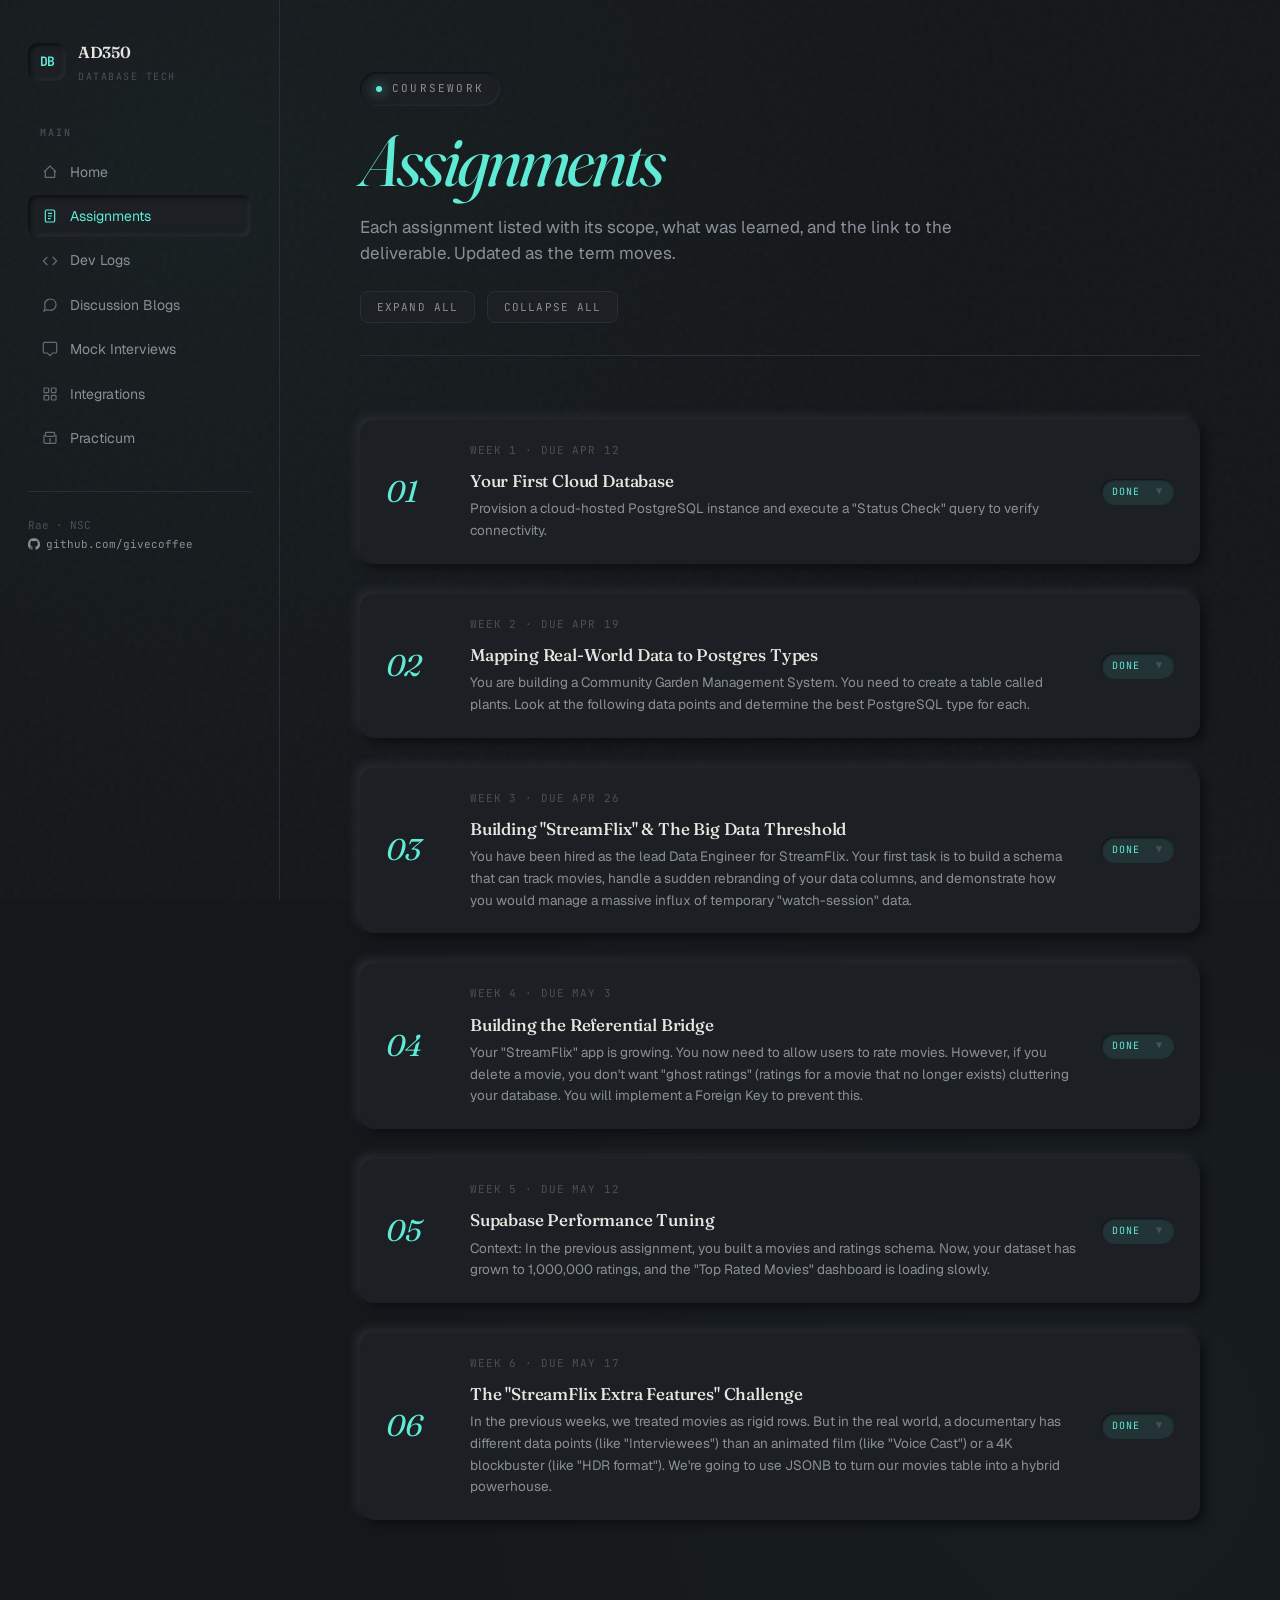
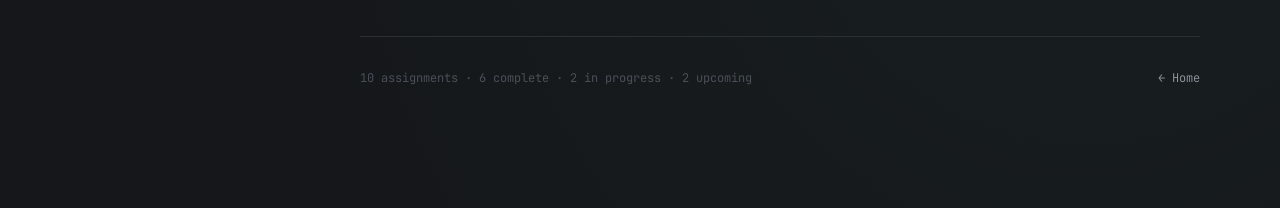
==== commit 77211f2a: "Add files via upload" ====
--- a/docs/assignments.html
+++ b/docs/assignments.html
@@ -1,18 +1,22 @@
 <!DOCTYPE html>
 <html lang="en">
 <head>
-<meta charset="UTF-8">
-<meta name="viewport" content="width=device-width, initial-scale=1.0">
-<title>Assignments · AD350</title>
-<link rel="preconnect" href="https://fonts.googleapis.com">
-<link rel="preconnect" href="https://fonts.gstatic.com" crossorigin>
-<link href="https://fonts.googleapis.com/css2?family=Fraunces:opsz,wght@9..144,300;9..144,400;9..144,500;9..144,600;9..144,800&family=JetBrains+Mono:wght@400;500;700&family=Geist:wght@300;400;500;600&display=swap" rel="stylesheet">
-<link rel="stylesheet" href="assets/style.css">
+  <meta charset="UTF-8">
+  <meta name="viewport" content="width=device-width, initial-scale=1.0">
+  <title>Assignments · AD350</title>
+  <link rel="preconnect" href="https://fonts.googleapis.com">
+  <link rel="preconnect" href="https://fonts.gstatic.com" crossorigin>
+  <link href="https://fonts.googleapis.com/css2?family=Fraunces:opsz,wght@9..144,300;9..144,400;9..144,500;9..144,600;9..144,800&family=JetBrains+Mono:wght@400;500;700&family=Geist:wght@300;400;500;600&display=swap" rel="stylesheet">
+  <link rel="stylesheet" href="assets/style.css">
 </head>
 <body>
 
 <button class="menu-toggle" aria-label="Menu">
-  <svg width="20" height="20" viewBox="0 0 24 24" fill="none" stroke="currentColor" stroke-width="2"><line x1="3" y1="6" x2="21" y2="6"/><line x1="3" y1="12" x2="21" y2="12"/><line x1="3" y1="18" x2="21" y2="18"/></svg>
+  <svg width="20" height="20" viewBox="0 0 24 24" fill="none" stroke="currentColor" stroke-width="2">
+    <line x1="3" y1="6" x2="21" y2="6"/>
+    <line x1="3" y1="12" x2="21" y2="12"/>
+    <line x1="3" y1="18" x2="21" y2="18"/>
+  </svg>
 </button>
 
 <div class="layout">
@@ -20,50 +24,34 @@
   <aside>
     <a class="brand" href="index.html">
       <div class="brand-mark">DB</div>
-      <div class="brand-text">
-        AD350
-        <small>Database Tech</small>
-      </div>
+      <div class="brand-text">AD350<small>Database Tech</small></div>
     </a>
-
     <nav>
       <h4>Main</h4>
       <ul>
         <li><a href="index.html" data-page="index.html">
-          <svg class="icon" viewBox="0 0 24 24" fill="none" stroke="currentColor" stroke-width="1.8"><path d="M3 12L12 3l9 9"/><path d="M5 10v10h14V10"/></svg>
-          Home
+          <svg class="icon" viewBox="0 0 24 24" fill="none" stroke="currentColor" stroke-width="1.8"><path d="M3 12L12 3l9 9"/><path d="M5 10v10h14V10"/></svg>Home
         </a></li>
         <li><a href="assignments.html" data-page="assignments.html">
-          <svg class="icon" viewBox="0 0 24 24" fill="none" stroke="currentColor" stroke-width="1.8"><rect x="5" y="3" width="14" height="18" rx="2"/><path d="M9 8h6M9 12h6M9 16h4"/></svg>
-          Assignments
+          <svg class="icon" viewBox="0 0 24 24" fill="none" stroke="currentColor" stroke-width="1.8"><rect x="5" y="3" width="14" height="18" rx="2"/><path d="M9 8h6M9 12h6M9 16h4"/></svg>Assignments
         </a></li>
         <li><a href="devlogs.html" data-page="devlogs.html">
-          <svg class="icon" viewBox="0 0 24 24" fill="none" stroke="currentColor" stroke-width="1.8"><polyline points="8 6 2 12 8 18"/><polyline points="16 6 22 12 16 18"/></svg>
-          Dev Logs
+          <svg class="icon" viewBox="0 0 24 24" fill="none" stroke="currentColor" stroke-width="1.8"><polyline points="8 6 2 12 8 18"/><polyline points="16 6 22 12 16 18"/></svg>Dev Logs
         </a></li>
         <li><a href="blogs.html" data-page="blogs.html">
-          <svg class="icon" viewBox="0 0 24 24" fill="none" stroke="currentColor" stroke-width="1.8"><path d="M21 11.5a8.38 8.38 0 0 1-.9 3.8 8.5 8.5 0 0 1-7.6 4.7 8.38 8.38 0 0 1-3.8-.9L3 21l1.9-5.7a8.38 8.38 0 0 1-.9-3.8 8.5 8.5 0 0 1 4.7-7.6 8.38 8.38 0 0 1 3.8-.9h.5a8.48 8.48 0 0 1 8 8v.5z"/></svg>
-          Discussion Blogs
+          <svg class="icon" viewBox="0 0 24 24" fill="none" stroke="currentColor" stroke-width="1.8"><path d="M21 11.5a8.38 8.38 0 0 1-.9 3.8 8.5 8.5 0 0 1-7.6 4.7 8.38 8.38 0 0 1-3.8-.9L3 21l1.9-5.7a8.38 8.38 0 0 1-.9-3.8 8.5 8.5 0 0 1 4.7-7.6 8.38 8.38 0 0 1 3.8-.9h.5a8.48 8.48 0 0 1 8 8v.5z"/></svg>Discussion Blogs
         </a></li>
         <li><a href="interviews.html" data-page="interviews.html">
-          <svg class="icon" viewBox="0 0 24 24" fill="none" stroke="currentColor" stroke-width="1.8"><path d="M20 2H4a2 2 0 0 0-2 2v12a2 2 0 0 0 2 2h4l4 4 4-4h4a2 2 0 0 0 2-2V4a2 2 0 0 0-2-2z"/></svg>
-          Mock Interviews
+          <svg class="icon" viewBox="0 0 24 24" fill="none" stroke="currentColor" stroke-width="1.8"><path d="M20 2H4a2 2 0 0 0-2 2v12a2 2 0 0 0 2 2h4l4 4 4-4h4a2 2 0 0 0 2-2V4a2 2 0 0 0-2-2z"/></svg>Mock Interviews
         </a></li>
         <li><a href="integrations.html" data-page="integrations.html">
-          <svg class="icon" viewBox="0 0 24 24" fill="none" stroke="currentColor" stroke-width="1.8"><rect x="3" y="3" width="7" height="7" rx="1"/><rect x="14" y="3" width="7" height="7" rx="1"/><rect x="3" y="14" width="7" height="7" rx="1"/><rect x="14" y="14" width="7" height="7" rx="1"/></svg>
-          Integrations
+          <svg class="icon" viewBox="0 0 24 24" fill="none" stroke="currentColor" stroke-width="1.8"><rect x="3" y="3" width="7" height="7" rx="1"/><rect x="14" y="3" width="7" height="7" rx="1"/><rect x="3" y="14" width="7" height="7" rx="1"/><rect x="14" y="14" width="7" height="7" rx="1"/></svg>Integrations
         </a></li>
         <li><a href="practicum.html" data-page="practicum.html">
-            <svg class="icon" viewBox="0 0 24 24" fill="none" stroke="currentColor" stroke-width="1.8">
-              <path
-                d="M21 7.5V18a2 2 0 0 1-2 2H5a2 2 0 0 1-2-2V7.5M7 3.5h10a2 2 0 0 1 2 2v2a2 2 0 0 1-2 2H7a2 2 0 0 1-2-2v-2a2 2 0 0 1 2-2z" />
-              <path d="M12 12v5M12 17v2" />
-            </svg>
-            Practicum
-          </a></li>
+          <svg class="icon" viewBox="0 0 24 24" fill="none" stroke="currentColor" stroke-width="1.8"><path d="M21 7.5V18a2 2 0 0 1-2 2H5a2 2 0 0 1-2-2V7.5M7 3.5h10a2 2 0 0 1 2 2v2a2 2 0 0 1-2 2H7a2 2 0 0 1-2-2v-2a2 2 0 0 1 2-2z"/><path d="M12 12v5M12 17v2"/></svg>Practicum
+        </a></li>
       </ul>
     </nav>
-
     <div class="sidebar-foot">
       Rae &middot; NSC<br>
       <a href="https://github.com/givecoffee/AD350" target="_blank" rel="noopener">
@@ -78,7 +66,6 @@
       <div class="eyebrow"><span class="dot"></span>Coursework</div>
       <h1><span class="italic">Assignments</span></h1>
       <p>Each assignment listed with its scope, what was learned, and the link to the deliverable. Updated as the term moves.</p>
-      
       <div class="expand-controls">
         <button class="expand-all">Expand All</button>
         <button class="collapse-all">Collapse All</button>
@@ -104,13 +91,7 @@
               <h4>Submission Links</h4>
               <div class="submission-links">
                 <a href="https://github.com/givecoffee/AD350/blob/main/assignments/setting-up-supabase/First%20Cloud%20Database.pdf" target="_blank" class="submission-link">
-                  <svg width="16" height="16" viewBox="0 0 24 24" fill="none" stroke="currentColor" stroke-width="2">
-                    <path d="M14 2H6a2 2 0 0 0-2 2v16a2 2 0 0 0 2 2h12a2 2 0 0 0 2-2V8z"/>
-                    <polyline points="14 2 14 8 20 8"/>
-                    <line x1="16" y1="13" x2="8" y2="13"/>
-                    <line x1="16" y1="17" x2="8" y2="17"/>
-                    <polyline points="10 9 9 9 8 9"/>
-                  </svg>
+                  <svg width="16" height="16" viewBox="0 0 24 24" fill="none" stroke="currentColor" stroke-width="2"><path d="M14 2H6a2 2 0 0 0-2 2v16a2 2 0 0 0 2 2h12a2 2 0 0 0 2-2V8z"/><polyline points="14 2 14 8 20 8"/><line x1="16" y1="13" x2="8" y2="13"/><line x1="16" y1="17" x2="8" y2="17"/><polyline points="10 9 9 9 8 9"/></svg>
                   README Document
                 </a>
               </div>
@@ -148,20 +129,16 @@
             <div class="detail-section">
               <h4>Submission Links</h4>
               <div class="submission-links">
-                <a href="https://github.com/givecoffee/AD350/tree/main/assignments/week-02" target="_blank" class="submission-link">
-                  <svg width="16" height="16" viewBox="0 0 24 24" fill="currentColor">
-                    <path d="M12 .3a12 12 0 0 0-3.8 23.4c.6.1.8-.3.8-.6v-2c-3.3.7-4-1.6-4-1.6-.6-1.4-1.4-1.8-1.4-1.8-1.1-.7.1-.7.1-.7 1.2.1 1.9 1.2 1.9 1.2 1.1 1.8 2.8 1.3 3.5 1 .1-.8.4-1.3.8-1.6-2.7-.3-5.5-1.3-5.5-6 0-1.2.5-2.3 1.3-3.1-.2-.4-.6-1.6 0-3.2 0 0 1-.3 3.4 1.2a11.5 11.5 0 0 1 6 0c2.3-1.5 3.3-1.2 3.3-1.2.7 1.6.2 2.8.1 3.2.9.8 1.3 1.9 1.3 3.1 0 4.6-2.8 5.6-5.5 5.9.5.4.9 1 .9 2.2v3.3c0 .3.1.7.8.6A12 12 0 0 0 12 .3"/>
-                  </svg>
-                  GitHub Repository
-                </a>
-                <a href="https://github.com/givecoffee/AD350/blob/main/assignments/week-02/README.md" target="_blank" class="submission-link">
-                  <svg width="16" height="16" viewBox="0 0 24 24" fill="none" stroke="currentColor" stroke-width="2">
-                    <path d="M14 2H6a2 2 0 0 0-2 2v16a2 2 0 0 0 2 2h12a2 2 0 0 0 2-2V8z"/>
-                    <polyline points="14 2 14 8 20 8"/>
-                    <line x1="16" y1="13" x2="8" y2="13"/>
-                    <line x1="16" y1="17" x2="8" y2="17"/>
-                    <polyline points="10 9 9 9 8 9"/>
-                  </svg>
+                <a href="https://youtu.be/4uc9YTbF57Y" target="_blank" class="submission-link">
+                  <svg width="16" height="16" viewBox="0 0 24 24" fill="none" stroke="currentColor" stroke-width="2"><path d="M23 7l-7 5 7 5V7z"/><rect x="1" y="5" width="15" height="14" rx="2" ry="2"/></svg>
+                  Video Demo
+                </a>
+                <a href="https://github.com/givecoffee/AD350/tree/main/assignments/mapping-real-data" target="_blank" class="submission-link">
+                  <svg width="16" height="16" viewBox="0 0 24 24" fill="currentColor"><path d="M12 .3a12 12 0 0 0-3.8 23.4c.6.1.8-.3.8-.6v-2c-3.3.7-4-1.6-4-1.6-.6-1.4-1.4-1.8-1.4-1.8-1.1-.7.1-.7.1-.7 1.2.1 1.9 1.2 1.9 1.2 1.1 1.8 2.8 1.3 3.5 1 .1-.8.4-1.3.8-1.6-2.7-.3-5.5-1.3-5.5-6 0-1.2.5-2.3 1.3-3.1-.2-.4-.6-1.6 0-3.2 0 0 1-.3 3.4 1.2a11.5 11.5 0 0 1 6 0c2.3-1.5 3.3-1.2 3.3-1.2.7 1.6.2 2.8.1 3.2.9.8 1.3 1.9 1.3 3.1 0 4.6-2.8 5.6-5.5 5.9.5.4.9 1 .9 2.2v3.3c0 .3.1.7.8.6A12 12 0 0 0 12 .3"/></svg>
+                  GitHub Repository
+                </a>
+                <a href="https://github.com/givecoffee/AD350/blob/main/assignments/mapping-real-data/README.md" target="_blank" class="submission-link">
+                  <svg width="16" height="16" viewBox="0 0 24 24" fill="none" stroke="currentColor" stroke-width="2"><path d="M14 2H6a2 2 0 0 0-2 2v16a2 2 0 0 0 2 2h12a2 2 0 0 0 2-2V8z"/><polyline points="14 2 14 8 20 8"/><line x1="16" y1="13" x2="8" y2="13"/><line x1="16" y1="17" x2="8" y2="17"/><polyline points="10 9 9 9 8 9"/></svg>
                   README Document
                 </a>
               </div>
@@ -189,7 +166,7 @@
           <div class="item-num">03</div>
           <div class="item-body">
             <div class="item-meta">Week 3 &middot; Due Apr 26</div>
-            <h3>Building "StreamFlix" & The Big Data Threshold</h3>
+            <h3>Building "StreamFlix" &amp; The Big Data Threshold</h3>
             <p>You have been hired as the lead Data Engineer for StreamFlix. Your first task is to build a schema that can track movies, handle a sudden rebranding of your data columns, and demonstrate how you would manage a massive influx of temporary "watch-session" data.</p>
           </div>
           <div class="status done">Done <span class="arrow">▼</span></div>
@@ -199,21 +176,16 @@
             <div class="detail-section">
               <h4>Submission Links</h4>
               <div class="submission-links">
-                <a href="https://github.com/givecoffee/AD350/tree/main/assignments/building-streamflix-bigdata"
-                 target="_blank" class="submission-link">
-                  <svg width="16" height="16" viewBox="0 0 24 24" fill="currentColor">
-                    <path d="M12 .3a12 12 0 0 0-3.8 23.4c.6.1.8-.3.8-.6v-2c-3.3.7-4-1.6-4-1.6-.6-1.4-1.4-1.8-1.4-1.8-1.1-.7.1-.7.1-.7 1.2.1 1.9 1.2 1.9 1.2 1.1 1.8 2.8 1.3 3.5 1 .1-.8.4-1.3.8-1.6-2.7-.3-5.5-1.3-5.5-6 0-1.2.5-2.3 1.3-3.1-.2-.4-.6-1.6 0-3.2 0 0 1-.3 3.4 1.2a11.5 11.5 0 0 1 6 0c2.3-1.5 3.3-1.2 3.3-1.2.7 1.6.2 2.8.1 3.2.9.8 1.3 1.9 1.3 3.1 0 4.6-2.8 5.6-5.5 5.9.5.4.9 1 .9 2.2v3.3c0 .3.1.7.8.6A12 12 0 0 0 12 .3"/>
-                  </svg>
+                <a href="https://youtu.be/NRHhZ1cdLwY" target="_blank" class="submission-link">
+                  <svg width="16" height="16" viewBox="0 0 24 24" fill="none" stroke="currentColor" stroke-width="2"><path d="M23 7l-7 5 7 5V7z"/><rect x="1" y="5" width="15" height="14" rx="2" ry="2"/></svg>
+                  Video Demo
+                </a>
+                <a href="https://github.com/givecoffee/AD350/tree/main/assignments/building-streamflix-bigdata" target="_blank" class="submission-link">
+                  <svg width="16" height="16" viewBox="0 0 24 24" fill="currentColor"><path d="M12 .3a12 12 0 0 0-3.8 23.4c.6.1.8-.3.8-.6v-2c-3.3.7-4-1.6-4-1.6-.6-1.4-1.4-1.8-1.4-1.8-1.1-.7.1-.7.1-.7 1.2.1 1.9 1.2 1.9 1.2 1.1 1.8 2.8 1.3 3.5 1 .1-.8.4-1.3.8-1.6-2.7-.3-5.5-1.3-5.5-6 0-1.2.5-2.3 1.3-3.1-.2-.4-.6-1.6 0-3.2 0 0 1-.3 3.4 1.2a11.5 11.5 0 0 1 6 0c2.3-1.5 3.3-1.2 3.3-1.2.7 1.6.2 2.8.1 3.2.9.8 1.3 1.9 1.3 3.1 0 4.6-2.8 5.6-5.5 5.9.5.4.9 1 .9 2.2v3.3c0 .3.1.7.8.6A12 12 0 0 0 12 .3"/></svg>
                   GitHub Repository
                 </a>
                 <a href="https://github.com/givecoffee/AD350/blob/main/assignments/building-streamflix-bigdata/README.md" target="_blank" class="submission-link">
-                  <svg width="16" height="16" viewBox="0 0 24 24" fill="none" stroke="currentColor" stroke-width="2">
-                    <path d="M14 2H6a2 2 0 0 0-2 2v16a2 2 0 0 0 2 2h12a2 2 0 0 0 2-2V8z"/>
-                    <polyline points="14 2 14 8 20 8"/>
-                    <line x1="16" y1="13" x2="8" y2="13"/>
-                    <line x1="16" y1="17" x2="8" y2="17"/>
-                    <polyline points="10 9 9 9 8 9"/>
-                  </svg>
+                  <svg width="16" height="16" viewBox="0 0 24 24" fill="none" stroke="currentColor" stroke-width="2"><path d="M14 2H6a2 2 0 0 0-2 2v16a2 2 0 0 0 2 2h12a2 2 0 0 0 2-2V8z"/><polyline points="14 2 14 8 20 8"/><line x1="16" y1="13" x2="8" y2="13"/><line x1="16" y1="17" x2="8" y2="17"/><polyline points="10 9 9 9 8 9"/></svg>
                   README Document
                 </a>
               </div>
@@ -251,20 +223,16 @@
             <div class="detail-section">
               <h4>Submission Links</h4>
               <div class="submission-links">
-                <a href="https://github.com/givecoffee/AD350/tree/main/assignments/week-04" target="_blank" class="submission-link">
-                  <svg width="16" height="16" viewBox="0 0 24 24" fill="currentColor">
-                    <path d="M12 .3a12 12 0 0 0-3.8 23.4c.6.1.8-.3.8-.6v-2c-3.3.7-4-1.6-4-1.6-.6-1.4-1.4-1.8-1.4-1.8-1.1-.7.1-.7.1-.7 1.2.1 1.9 1.2 1.9 1.2 1.1 1.8 2.8 1.3 3.5 1 .1-.8.4-1.3.8-1.6-2.7-.3-5.5-1.3-5.5-6 0-1.2.5-2.3 1.3-3.1-.2-.4-.6-1.6 0-3.2 0 0 1-.3 3.4 1.2a11.5 11.5 0 0 1 6 0c2.3-1.5 3.3-1.2 3.3-1.2.7 1.6.2 2.8.1 3.2.9.8 1.3 1.9 1.3 3.1 0 4.6-2.8 5.6-5.5 5.9.5.4.9 1 .9 2.2v3.3c0 .3.1.7.8.6A12 12 0 0 0 12 .3"/>
-                  </svg>
-                  GitHub Repository
-                </a>
-                <a href="https://github.com/givecoffee/AD350/blob/main/assignments/week-04/README.md" target="_blank" class="submission-link">
-                  <svg width="16" height="16" viewBox="0 0 24 24" fill="none" stroke="currentColor" stroke-width="2">
-                    <path d="M14 2H6a2 2 0 0 0-2 2v16a2 2 0 0 0 2 2h12a2 2 0 0 0 2-2V8z"/>
-                    <polyline points="14 2 14 8 20 8"/>
-                    <line x1="16" y1="13" x2="8" y2="13"/>
-                    <line x1="16" y1="17" x2="8" y2="17"/>
-                    <polyline points="10 9 9 9 8 9"/>
-                  </svg>
+                <a href="https://youtu.be/kgHVkP4GGSc" target="_blank" class="submission-link">
+                  <svg width="16" height="16" viewBox="0 0 24 24" fill="none" stroke="currentColor" stroke-width="2"><path d="M23 7l-7 5 7 5V7z"/><rect x="1" y="5" width="15" height="14" rx="2" ry="2"/></svg>
+                  Video Demo
+                </a>
+                <a href="https://github.com/givecoffee/AD350/tree/main/assignments/building-referential-bridge" target="_blank" class="submission-link">
+                  <svg width="16" height="16" viewBox="0 0 24 24" fill="currentColor"><path d="M12 .3a12 12 0 0 0-3.8 23.4c.6.1.8-.3.8-.6v-2c-3.3.7-4-1.6-4-1.6-.6-1.4-1.4-1.8-1.4-1.8-1.1-.7.1-.7.1-.7 1.2.1 1.9 1.2 1.9 1.2 1.1 1.8 2.8 1.3 3.5 1 .1-.8.4-1.3.8-1.6-2.7-.3-5.5-1.3-5.5-6 0-1.2.5-2.3 1.3-3.1-.2-.4-.6-1.6 0-3.2 0 0 1-.3 3.4 1.2a11.5 11.5 0 0 1 6 0c2.3-1.5 3.3-1.2 3.3-1.2.7 1.6.2 2.8.1 3.2.9.8 1.3 1.9 1.3 3.1 0 4.6-2.8 5.6-5.5 5.9.5.4.9 1 .9 2.2v3.3c0 .3.1.7.8.6A12 12 0 0 0 12 .3"/></svg>
+                  GitHub Repository
+                </a>
+                <a href="https://github.com/givecoffee/AD350/blob/main/assignments/building-referential-bridge/README.md" target="_blank" class="submission-link">
+                  <svg width="16" height="16" viewBox="0 0 24 24" fill="none" stroke="currentColor" stroke-width="2"><path d="M14 2H6a2 2 0 0 0-2 2v16a2 2 0 0 0 2 2h12a2 2 0 0 0 2-2V8z"/><polyline points="14 2 14 8 20 8"/><line x1="16" y1="13" x2="8" y2="13"/><line x1="16" y1="17" x2="8" y2="17"/><polyline points="10 9 9 9 8 9"/></svg>
                   README Document
                 </a>
               </div>
@@ -295,30 +263,19 @@
             <h3>Supabase Performance Tuning</h3>
             <p>Context: In the previous assignment, you built a movies and ratings schema. Now, your dataset has grown to 1,000,000 ratings, and the "Top Rated Movies" dashboard is loading slowly.</p>
           </div>
-          <div class="status progress">In progress <span class="arrow">▼</span></div>
-        </div>
-        <div class="item-details">
-          <div class="item-content">
-            <div class="deadline-note">
-              <strong>Deadline:</strong> Updated ETA: Wednesday, May 13, 2026 at 11:59 PM PST
-            </div>
-            <div class="detail-section">
-              <h4>Submission Links</h4>
-              <div class="submission-links">
-                <a href="https://github.com/givecoffee/AD350/tree/main/assignments/week-05" target="_blank" class="submission-link">
-                  <svg width="16" height="16" viewBox="0 0 24 24" fill="currentColor">
-                    <path d="M12 .3a12 12 0 0 0-3.8 23.4c.6.1.8-.3.8-.6v-2c-3.3.7-4-1.6-4-1.6-.6-1.4-1.4-1.8-1.4-1.8-1.1-.7.1-.7.1-.7 1.2.1 1.9 1.2 1.9 1.2 1.1 1.8 2.8 1.3 3.5 1 .1-.8.4-1.3.8-1.6-2.7-.3-5.5-1.3-5.5-6 0-1.2.5-2.3 1.3-3.1-.2-.4-.6-1.6 0-3.2 0 0 1-.3 3.4 1.2a11.5 11.5 0 0 1 6 0c2.3-1.5 3.3-1.2 3.3-1.2.7 1.6.2 2.8.1 3.2.9.8 1.3 1.9 1.3 3.1 0 4.6-2.8 5.6-5.5 5.9.5.4.9 1 .9 2.2v3.3c0 .3.1.7.8.6A12 12 0 0 0 12 .3"/>
-                  </svg>
-                  GitHub Repository
-                </a>
-                <a href="https://github.com/givecoffee/AD350/blob/main/assignments/week-05/README.md" target="_blank" class="submission-link">
-                  <svg width="16" height="16" viewBox="0 0 24 24" fill="none" stroke="currentColor" stroke-width="2">
-                    <path d="M14 2H6a2 2 0 0 0-2 2v16a2 2 0 0 0 2 2h12a2 2 0 0 0 2-2V8z"/>
-                    <polyline points="14 2 14 8 20 8"/>
-                    <line x1="16" y1="13" x2="8" y2="13"/>
-                    <line x1="16" y1="17" x2="8" y2="17"/>
-                    <polyline points="10 9 9 9 8 9"/>
-                  </svg>
+          <div class="status done">Done <span class="arrow">▼</span></div>
+        </div>
+        <div class="item-details">
+          <div class="item-content">
+            <div class="detail-section">
+              <h4>Submission Links</h4>
+              <div class="submission-links">
+                <a href="https://github.com/givecoffee/AD350/tree/main/assignments/performance-tuning" target="_blank" class="submission-link">
+                  <svg width="16" height="16" viewBox="0 0 24 24" fill="currentColor"><path d="M12 .3a12 12 0 0 0-3.8 23.4c.6.1.8-.3.8-.6v-2c-3.3.7-4-1.6-4-1.6-.6-1.4-1.4-1.8-1.4-1.8-1.1-.7.1-.7.1-.7 1.2.1 1.9 1.2 1.9 1.2 1.1 1.8 2.8 1.3 3.5 1 .1-.8.4-1.3.8-1.6-2.7-.3-5.5-1.3-5.5-6 0-1.2.5-2.3 1.3-3.1-.2-.4-.6-1.6 0-3.2 0 0 1-.3 3.4 1.2a11.5 11.5 0 0 1 6 0c2.3-1.5 3.3-1.2 3.3-1.2.7 1.6.2 2.8.1 3.2.9.8 1.3 1.9 1.3 3.1 0 4.6-2.8 5.6-5.5 5.9.5.4.9 1 .9 2.2v3.3c0 .3.1.7.8.6A12 12 0 0 0 12 .3"/></svg>
+                  GitHub Repository
+                </a>
+                <a href="https://github.com/givecoffee/AD350/blob/main/assignments/performance-tuning/README.md" target="_blank" class="submission-link">
+                  <svg width="16" height="16" viewBox="0 0 24 24" fill="none" stroke="currentColor" stroke-width="2"><path d="M14 2H6a2 2 0 0 0-2 2v16a2 2 0 0 0 2 2h12a2 2 0 0 0 2-2V8z"/><polyline points="14 2 14 8 20 8"/><line x1="16" y1="13" x2="8" y2="13"/><line x1="16" y1="17" x2="8" y2="17"/><polyline points="10 9 9 9 8 9"/></svg>
                   README Document
                 </a>
               </div>
@@ -349,98 +306,50 @@
             <h3>The "StreamFlix Extra Features" Challenge</h3>
             <p>In the previous weeks, we treated movies as rigid rows. But in the real world, a documentary has different data points (like "Interviewees") than an animated film (like "Voice Cast") or a 4K blockbuster (like "HDR format"). We're going to use JSONB to turn our movies table into a hybrid powerhouse.</p>
           </div>
-          <div class="status upcoming">Upcoming <span class="arrow">▼</span></div>
-        </div>
-        <div class="item-details">
-          <div class="item-content">
-            <div class="detail-section">
-              <h4>Upcoming Assignment</h4>
-              <p>This assignment will explore PostgreSQL's JSONB capabilities to create flexible, schema-less data storage while maintaining query performance. Will start working on this after completing Week 5.</p>
-            </div>
-            <div class="detail-section">
-              <h4>Expected Topics</h4>
-              <ul class="learnings">
-                <li>JSONB data type in PostgreSQL</li>
-                <li>Flexible schema design for varying data structures</li>
-                <li>Indexing JSONB fields for performance</li>
-                <li>Querying nested JSON data</li>
-              </ul>
-            </div>
-          </div>
-        </div>
-      </div>
-
-      <!-- Final Project -->
-      <div class="expandable-item">
-        <div class="item-header">
-          <div class="item-num">Final</div>
-          <div class="item-body">
-            <div class="item-meta">Term Project &middot; Due Jun 7</div>
-            <h3>Full-Stack App with Real Database Backend</h3>
-            <p>Ship an application backed by a database designed and indexed for its actual access patterns. Deploy it.</p>
-          </div>
-          <div class="status upcoming">Upcoming <span class="arrow">▼</span></div>
-        </div>
-        <div class="item-details">
-          <div class="item-content">
-            <div class="detail-section">
-              <h4>Term Project</h4>
-              <p>This will be a culmination of all the skills learned throughout the term. A complete application with proper database design, indexing, and deployment.</p>
-            </div>
-          </div>
-        </div>
-      </div>
-
-    </div>
+          <div class="status done">Done <span class="arrow">▼</span></div>
+        </div>
+        <div class="item-details">
+          <div class="item-content">
+            <div class="detail-section">
+              <h4>Submission Links</h4>
+              <div class="submission-links">
+                <a href="https://github.com/givecoffee/AD350/tree/main/assignments/streamflix-extra-features" target="_blank" class="submission-link">
+                  <svg width="16" height="16" viewBox="0 0 24 24" fill="currentColor"><path d="M12 .3a12 12 0 0 0-3.8 23.4c.6.1.8-.3.8-.6v-2c-3.3.7-4-1.6-4-1.6-.6-1.4-1.4-1.8-1.4-1.8-1.1-.7.1-.7.1-.7 1.2.1 1.9 1.2 1.9 1.2 1.1 1.8 2.8 1.3 3.5 1 .1-.8.4-1.3.8-1.6-2.7-.3-5.5-1.3-5.5-6 0-1.2.5-2.3 1.3-3.1-.2-.4-.6-1.6 0-3.2 0 0 1-.3 3.4 1.2a11.5 11.5 0 0 1 6 0c2.3-1.5 3.3-1.2 3.3-1.2.7 1.6.2 2.8.1 3.2.9.8 1.3 1.9 1.3 3.1 0 4.6-2.8 5.6-5.5 5.9.5.4.9 1 .9 2.2v3.3c0 .3.1.7.8.6A12 12 0 0 0 12 .3"/></svg>
+                  GitHub Repository
+                </a>
+                <a href="https://github.com/givecoffee/AD350/blob/main/assignments/streamflix-extra-features/README.md" target="_blank" class="submission-link">
+                  <svg width="16" height="16" viewBox="0 0 24 24" fill="none" stroke="currentColor" stroke-width="2"><path d="M14 2H6a2 2 0 0 0-2 2v16a2 2 0 0 0 2 2h12a2 2 0 0 0 2-2V8z"/><polyline points="14 2 14 8 20 8"/><line x1="16" y1="13" x2="8" y2="13"/><line x1="16" y1="17" x2="8" y2="17"/><polyline points="10 9 9 9 8 9"/></svg>
+                  README Document
+                </a>
+              </div>
+            </div>
+            <div class="detail-section">
+              <h4>What I Learned</h4>
+              <ul class="learnings">
+                <li>JSONB data type in PostgreSQL for flexible schema design</li>
+                <li>Creating GIN indexes on JSONB columns for query performance</li>
+                <li>Querying nested JSON data with operators like ->, ->>, and @></li>
+                <li>Balancing structured columns with semi-structured JSONB fields</li>
+              </ul>
+            </div>
+            <div class="detail-section">
+              <h4>Key Takeaways</h4>
+              <p>JSONB provides flexibility for domain-specific metadata without sacrificing query performance when properly indexed. It's a powerful middle ground between rigid schemas and fully unstructured data.</p>
+            </div>
+          </div>
+        </div>
+      </div>
+
+    </div><!-- /.item-list -->
 
     <footer class="page-foot">
-      <div>7 assignments &middot; 4 complete &middot; 1 in progress &middot; 2 upcoming</div>
+      <div>10 assignments &middot; 6 complete &middot; 2 in progress &middot; 2 upcoming</div>
       <div><a href="index.html">&larr; Home</a></div>
     </footer>
-
   </main>
+
 </div>
 
 <script src="assets/app.js"></script>
-<script>
-// Assignment expansion functionality
-document.addEventListener('DOMContentLoaded', function() {
-  const items = document.querySelectorAll('.item-header');
-  
-  items.forEach(item => {
-    item.addEventListener('click', function(e) {
-      // Don't trigger if clicking on a link
-      if (e.target.tagName === 'A' || e.target.closest('a')) {
-        return;
-      }
-      
-      const parentItem = this.closest('.expandable-item');
-      parentItem.classList.toggle('expanded');
-      
-      // Close other expanded items if clicking on a new one
-      if (parentItem.classList.contains('expanded')) {
-        document.querySelectorAll('.expandable-item.expanded').forEach(otherItem => {
-          if (otherItem !== parentItem) {
-            otherItem.classList.remove('expanded');
-          }
-        });
-      }
-    });
-  });
-  
-  // Expand/Collapse all buttons
-  document.querySelector('.expand-all').addEventListener('click', function() {
-    document.querySelectorAll('.expandable-item').forEach(item => {
-      item.classList.add('expanded');
-    });
-  });
-  
-  document.querySelector('.collapse-all').addEventListener('click', function() {
-    document.querySelectorAll('.expandable-item').forEach(item => {
-      item.classList.remove('expanded');
-    });
-  });
-});
-</script>
 </body>
-</html>+</html>
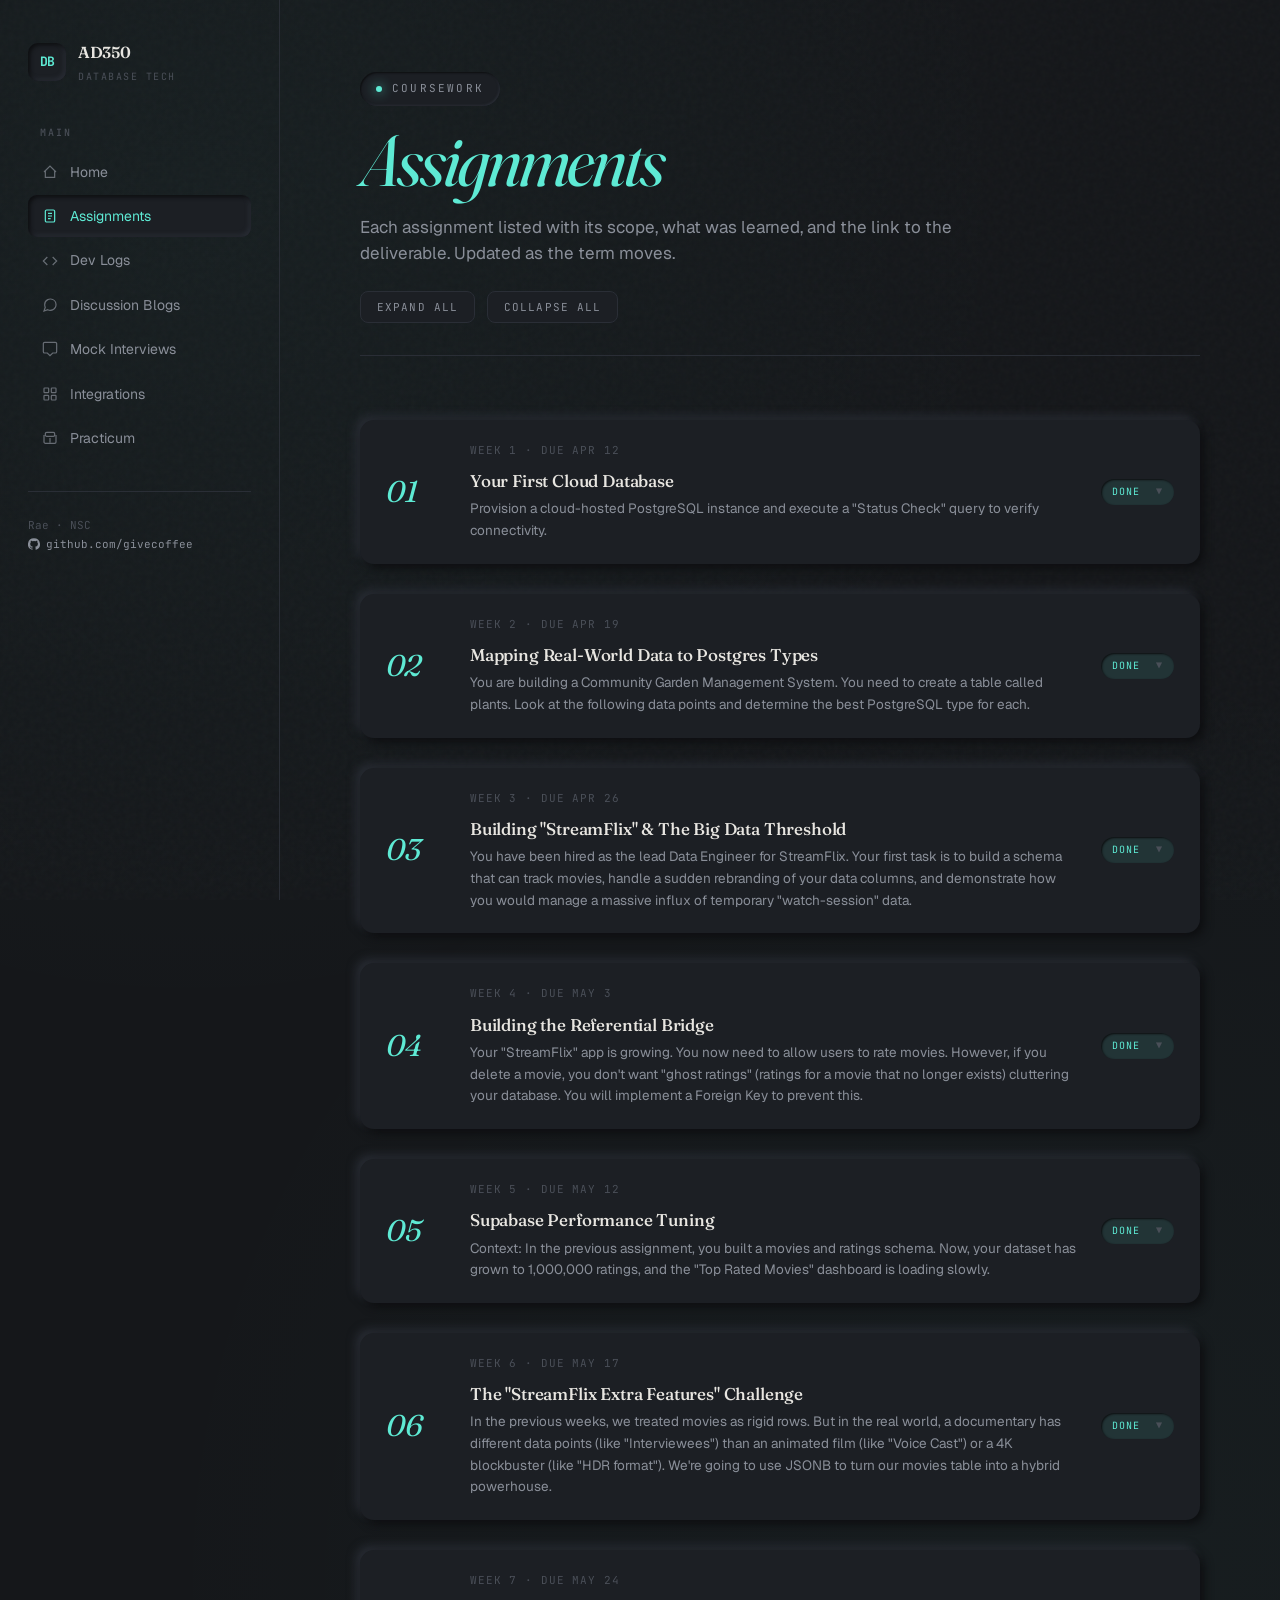
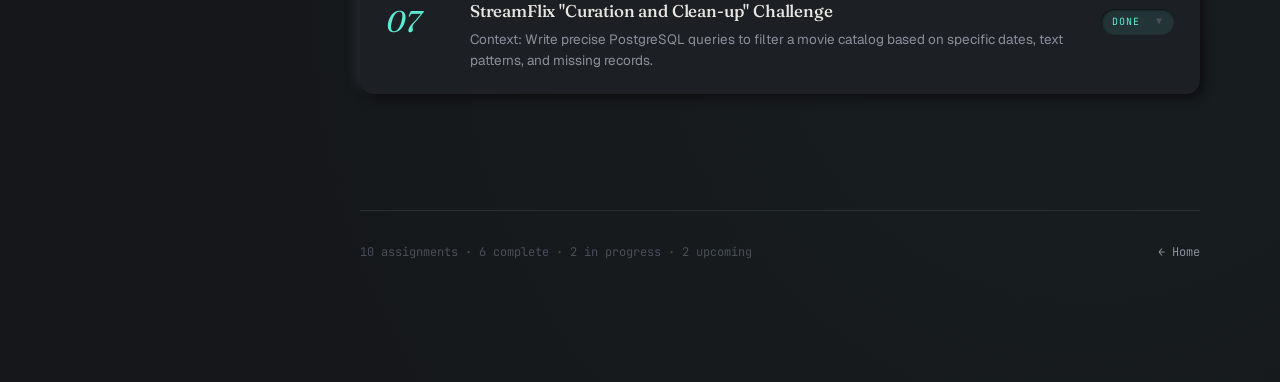
==== commit ab7aca94: "Add files via upload" ====
--- a/docs/assignments.html
+++ b/docs/assignments.html
@@ -1,355 +1,540 @@
 <!DOCTYPE html>
 <html lang="en">
+
 <head>
   <meta charset="UTF-8">
   <meta name="viewport" content="width=device-width, initial-scale=1.0">
   <title>Assignments · AD350</title>
   <link rel="preconnect" href="https://fonts.googleapis.com">
   <link rel="preconnect" href="https://fonts.gstatic.com" crossorigin>
-  <link href="https://fonts.googleapis.com/css2?family=Fraunces:opsz,wght@9..144,300;9..144,400;9..144,500;9..144,600;9..144,800&family=JetBrains+Mono:wght@400;500;700&family=Geist:wght@300;400;500;600&display=swap" rel="stylesheet">
+  <link
+    href="https://fonts.googleapis.com/css2?family=Fraunces:opsz,wght@9..144,300;9..144,400;9..144,500;9..144,600;9..144,800&family=JetBrains+Mono:wght@400;500;700&family=Geist:wght@300;400;500;600&display=swap"
+    rel="stylesheet">
   <link rel="stylesheet" href="assets/style.css">
 </head>
+
 <body>
 
-<button class="menu-toggle" aria-label="Menu">
-  <svg width="20" height="20" viewBox="0 0 24 24" fill="none" stroke="currentColor" stroke-width="2">
-    <line x1="3" y1="6" x2="21" y2="6"/>
-    <line x1="3" y1="12" x2="21" y2="12"/>
-    <line x1="3" y1="18" x2="21" y2="18"/>
-  </svg>
-</button>
-
-<div class="layout">
-
-  <aside>
-    <a class="brand" href="index.html">
-      <div class="brand-mark">DB</div>
-      <div class="brand-text">AD350<small>Database Tech</small></div>
-    </a>
-    <nav>
-      <h4>Main</h4>
-      <ul>
-        <li><a href="index.html" data-page="index.html">
-          <svg class="icon" viewBox="0 0 24 24" fill="none" stroke="currentColor" stroke-width="1.8"><path d="M3 12L12 3l9 9"/><path d="M5 10v10h14V10"/></svg>Home
-        </a></li>
-        <li><a href="assignments.html" data-page="assignments.html">
-          <svg class="icon" viewBox="0 0 24 24" fill="none" stroke="currentColor" stroke-width="1.8"><rect x="5" y="3" width="14" height="18" rx="2"/><path d="M9 8h6M9 12h6M9 16h4"/></svg>Assignments
-        </a></li>
-        <li><a href="devlogs.html" data-page="devlogs.html">
-          <svg class="icon" viewBox="0 0 24 24" fill="none" stroke="currentColor" stroke-width="1.8"><polyline points="8 6 2 12 8 18"/><polyline points="16 6 22 12 16 18"/></svg>Dev Logs
-        </a></li>
-        <li><a href="blogs.html" data-page="blogs.html">
-          <svg class="icon" viewBox="0 0 24 24" fill="none" stroke="currentColor" stroke-width="1.8"><path d="M21 11.5a8.38 8.38 0 0 1-.9 3.8 8.5 8.5 0 0 1-7.6 4.7 8.38 8.38 0 0 1-3.8-.9L3 21l1.9-5.7a8.38 8.38 0 0 1-.9-3.8 8.5 8.5 0 0 1 4.7-7.6 8.38 8.38 0 0 1 3.8-.9h.5a8.48 8.48 0 0 1 8 8v.5z"/></svg>Discussion Blogs
-        </a></li>
-        <li><a href="interviews.html" data-page="interviews.html">
-          <svg class="icon" viewBox="0 0 24 24" fill="none" stroke="currentColor" stroke-width="1.8"><path d="M20 2H4a2 2 0 0 0-2 2v12a2 2 0 0 0 2 2h4l4 4 4-4h4a2 2 0 0 0 2-2V4a2 2 0 0 0-2-2z"/></svg>Mock Interviews
-        </a></li>
-        <li><a href="integrations.html" data-page="integrations.html">
-          <svg class="icon" viewBox="0 0 24 24" fill="none" stroke="currentColor" stroke-width="1.8"><rect x="3" y="3" width="7" height="7" rx="1"/><rect x="14" y="3" width="7" height="7" rx="1"/><rect x="3" y="14" width="7" height="7" rx="1"/><rect x="14" y="14" width="7" height="7" rx="1"/></svg>Integrations
-        </a></li>
-        <li><a href="practicum.html" data-page="practicum.html">
-          <svg class="icon" viewBox="0 0 24 24" fill="none" stroke="currentColor" stroke-width="1.8"><path d="M21 7.5V18a2 2 0 0 1-2 2H5a2 2 0 0 1-2-2V7.5M7 3.5h10a2 2 0 0 1 2 2v2a2 2 0 0 1-2 2H7a2 2 0 0 1-2-2v-2a2 2 0 0 1 2-2z"/><path d="M12 12v5M12 17v2"/></svg>Practicum
-        </a></li>
-      </ul>
-    </nav>
-    <div class="sidebar-foot">
-      Rae &middot; NSC<br>
-      <a href="https://github.com/givecoffee/AD350" target="_blank" rel="noopener">
-        <svg width="12" height="12" viewBox="0 0 24 24" fill="currentColor"><path d="M12 .3a12 12 0 0 0-3.8 23.4c.6.1.8-.3.8-.6v-2c-3.3.7-4-1.6-4-1.6-.6-1.4-1.4-1.8-1.4-1.8-1.1-.7.1-.7.1-.7 1.2.1 1.9 1.2 1.9 1.2 1.1 1.8 2.8 1.3 3.5 1 .1-.8.4-1.3.8-1.6-2.7-.3-5.5-1.3-5.5-6 0-1.2.5-2.3 1.3-3.1-.2-.4-.6-1.6 0-3.2 0 0 1-.3 3.4 1.2a11.5 11.5 0 0 1 6 0c2.3-1.5 3.3-1.2 3.3-1.2.7 1.6.2 2.8.1 3.2.9.8 1.3 1.9 1.3 3.1 0 4.6-2.8 5.6-5.5 5.9.5.4.9 1 .9 2.2v3.3c0 .3.1.7.8.6A12 12 0 0 0 12 .3"/></svg>
-        github.com/givecoffee
+  <button class="menu-toggle" aria-label="Menu">
+    <svg width="20" height="20" viewBox="0 0 24 24" fill="none" stroke="currentColor" stroke-width="2">
+      <line x1="3" y1="6" x2="21" y2="6" />
+      <line x1="3" y1="12" x2="21" y2="12" />
+      <line x1="3" y1="18" x2="21" y2="18" />
+    </svg>
+  </button>
+
+  <div class="layout">
+
+    <aside>
+      <a class="brand" href="index.html">
+        <div class="brand-mark">DB</div>
+        <div class="brand-text">AD350<small>Database Tech</small></div>
       </a>
-    </div>
-  </aside>
-
-  <main>
-    <div class="page-header">
-      <div class="eyebrow"><span class="dot"></span>Coursework</div>
-      <h1><span class="italic">Assignments</span></h1>
-      <p>Each assignment listed with its scope, what was learned, and the link to the deliverable. Updated as the term moves.</p>
-      <div class="expand-controls">
-        <button class="expand-all">Expand All</button>
-        <button class="collapse-all">Collapse All</button>
+      <nav>
+        <h4>Main</h4>
+        <ul>
+          <li><a href="index.html" data-page="index.html">
+              <svg class="icon" viewBox="0 0 24 24" fill="none" stroke="currentColor" stroke-width="1.8">
+                <path d="M3 12L12 3l9 9" />
+                <path d="M5 10v10h14V10" />
+              </svg>Home
+            </a></li>
+          <li><a href="assignments.html" data-page="assignments.html">
+              <svg class="icon" viewBox="0 0 24 24" fill="none" stroke="currentColor" stroke-width="1.8">
+                <rect x="5" y="3" width="14" height="18" rx="2" />
+                <path d="M9 8h6M9 12h6M9 16h4" />
+              </svg>Assignments
+            </a></li>
+          <li><a href="devlogs.html" data-page="devlogs.html">
+              <svg class="icon" viewBox="0 0 24 24" fill="none" stroke="currentColor" stroke-width="1.8">
+                <polyline points="8 6 2 12 8 18" />
+                <polyline points="16 6 22 12 16 18" />
+              </svg>Dev Logs
+            </a></li>
+          <li><a href="blogs.html" data-page="blogs.html">
+              <svg class="icon" viewBox="0 0 24 24" fill="none" stroke="currentColor" stroke-width="1.8">
+                <path
+                  d="M21 11.5a8.38 8.38 0 0 1-.9 3.8 8.5 8.5 0 0 1-7.6 4.7 8.38 8.38 0 0 1-3.8-.9L3 21l1.9-5.7a8.38 8.38 0 0 1-.9-3.8 8.5 8.5 0 0 1 4.7-7.6 8.38 8.38 0 0 1 3.8-.9h.5a8.48 8.48 0 0 1 8 8v.5z" />
+              </svg>Discussion Blogs
+            </a></li>
+          <li><a href="interviews.html" data-page="interviews.html">
+              <svg class="icon" viewBox="0 0 24 24" fill="none" stroke="currentColor" stroke-width="1.8">
+                <path d="M20 2H4a2 2 0 0 0-2 2v12a2 2 0 0 0 2 2h4l4 4 4-4h4a2 2 0 0 0 2-2V4a2 2 0 0 0-2-2z" />
+              </svg>Mock Interviews
+            </a></li>
+          <li><a href="integrations.html" data-page="integrations.html">
+              <svg class="icon" viewBox="0 0 24 24" fill="none" stroke="currentColor" stroke-width="1.8">
+                <rect x="3" y="3" width="7" height="7" rx="1" />
+                <rect x="14" y="3" width="7" height="7" rx="1" />
+                <rect x="3" y="14" width="7" height="7" rx="1" />
+                <rect x="14" y="14" width="7" height="7" rx="1" />
+              </svg>Integrations
+            </a></li>
+          <li><a href="practicum.html" data-page="practicum.html">
+              <svg class="icon" viewBox="0 0 24 24" fill="none" stroke="currentColor" stroke-width="1.8">
+                <path
+                  d="M21 7.5V18a2 2 0 0 1-2 2H5a2 2 0 0 1-2-2V7.5M7 3.5h10a2 2 0 0 1 2 2v2a2 2 0 0 1-2 2H7a2 2 0 0 1-2-2v-2a2 2 0 0 1 2-2z" />
+                <path d="M12 12v5M12 17v2" />
+              </svg>Practicum
+            </a></li>
+        </ul>
+      </nav>
+      <div class="sidebar-foot">
+        Rae &middot; NSC<br>
+        <a href="https://github.com/givecoffee/AD350" target="_blank" rel="noopener">
+          <svg width="12" height="12" viewBox="0 0 24 24" fill="currentColor">
+            <path
+              d="M12 .3a12 12 0 0 0-3.8 23.4c.6.1.8-.3.8-.6v-2c-3.3.7-4-1.6-4-1.6-.6-1.4-1.4-1.8-1.4-1.8-1.1-.7.1-.7.1-.7 1.2.1 1.9 1.2 1.9 1.2 1.1 1.8 2.8 1.3 3.5 1 .1-.8.4-1.3.8-1.6-2.7-.3-5.5-1.3-5.5-6 0-1.2.5-2.3 1.3-3.1-.2-.4-.6-1.6 0-3.2 0 0 1-.3 3.4 1.2a11.5 11.5 0 0 1 6 0c2.3-1.5 3.3-1.2 3.3-1.2.7 1.6.2 2.8.1 3.2.9.8 1.3 1.9 1.3 3.1 0 4.6-2.8 5.6-5.5 5.9.5.4.9 1 .9 2.2v3.3c0 .3.1.7.8.6A12 12 0 0 0 12 .3" />
+          </svg>
+          github.com/givecoffee
+        </a>
       </div>
-    </div>
-
-    <div class="item-list">
-
-      <!-- Week 1 -->
-      <div class="expandable-item">
-        <div class="item-header">
-          <div class="item-num">01</div>
-          <div class="item-body">
-            <div class="item-meta">Week 1 &middot; Due Apr 12</div>
-            <h3>Your First Cloud Database</h3>
-            <p>Provision a cloud-hosted PostgreSQL instance and execute a "Status Check" query to verify connectivity.</p>
-          </div>
-          <div class="status done">Done <span class="arrow">▼</span></div>
-        </div>
-        <div class="item-details">
-          <div class="item-content">
-            <div class="detail-section">
-              <h4>Submission Links</h4>
-              <div class="submission-links">
-                <a href="https://github.com/givecoffee/AD350/blob/main/assignments/setting-up-supabase/First%20Cloud%20Database.pdf" target="_blank" class="submission-link">
-                  <svg width="16" height="16" viewBox="0 0 24 24" fill="none" stroke="currentColor" stroke-width="2"><path d="M14 2H6a2 2 0 0 0-2 2v16a2 2 0 0 0 2 2h12a2 2 0 0 0 2-2V8z"/><polyline points="14 2 14 8 20 8"/><line x1="16" y1="13" x2="8" y2="13"/><line x1="16" y1="17" x2="8" y2="17"/><polyline points="10 9 9 9 8 9"/></svg>
-                  README Document
-                </a>
-              </div>
-            </div>
-            <div class="detail-section">
-              <h4>What I Learned</h4>
-              <ul class="learnings">
-                <li>How to provision a PostgreSQL instance on Render</li>
-                <li>Configuring connection strings and environment variables</li>
-                <li>Basic SQL queries for database health checks</li>
-                <li>Setting up a database schema from scratch</li>
-              </ul>
-            </div>
-            <div class="detail-section">
-              <h4>Key Takeaways</h4>
-              <p>The importance of connection pooling and how cloud databases differ from local development instances. Security considerations for exposing database endpoints.</p>
-            </div>
-          </div>
+    </aside>
+
+    <main>
+      <div class="page-header">
+        <div class="eyebrow"><span class="dot"></span>Coursework</div>
+        <h1><span class="italic">Assignments</span></h1>
+        <p>Each assignment listed with its scope, what was learned, and the link to the deliverable. Updated as the term
+          moves.</p>
+        <div class="expand-controls">
+          <button class="expand-all">Expand All</button>
+          <button class="collapse-all">Collapse All</button>
         </div>
       </div>
 
-      <!-- Week 2 -->
-      <div class="expandable-item">
-        <div class="item-header">
-          <div class="item-num">02</div>
-          <div class="item-body">
-            <div class="item-meta">Week 2 &middot; Due Apr 19</div>
-            <h3>Mapping Real-World Data to Postgres Types</h3>
-            <p>You are building a Community Garden Management System. You need to create a table called plants. Look at the following data points and determine the best PostgreSQL type for each.</p>
-          </div>
-          <div class="status done">Done <span class="arrow">▼</span></div>
-        </div>
-        <div class="item-details">
-          <div class="item-content">
-            <div class="detail-section">
-              <h4>Submission Links</h4>
-              <div class="submission-links">
-                <a href="https://youtu.be/4uc9YTbF57Y" target="_blank" class="submission-link">
-                  <svg width="16" height="16" viewBox="0 0 24 24" fill="none" stroke="currentColor" stroke-width="2"><path d="M23 7l-7 5 7 5V7z"/><rect x="1" y="5" width="15" height="14" rx="2" ry="2"/></svg>
-                  Video Demo
-                </a>
-                <a href="https://github.com/givecoffee/AD350/tree/main/assignments/mapping-real-data" target="_blank" class="submission-link">
-                  <svg width="16" height="16" viewBox="0 0 24 24" fill="currentColor"><path d="M12 .3a12 12 0 0 0-3.8 23.4c.6.1.8-.3.8-.6v-2c-3.3.7-4-1.6-4-1.6-.6-1.4-1.4-1.8-1.4-1.8-1.1-.7.1-.7.1-.7 1.2.1 1.9 1.2 1.9 1.2 1.1 1.8 2.8 1.3 3.5 1 .1-.8.4-1.3.8-1.6-2.7-.3-5.5-1.3-5.5-6 0-1.2.5-2.3 1.3-3.1-.2-.4-.6-1.6 0-3.2 0 0 1-.3 3.4 1.2a11.5 11.5 0 0 1 6 0c2.3-1.5 3.3-1.2 3.3-1.2.7 1.6.2 2.8.1 3.2.9.8 1.3 1.9 1.3 3.1 0 4.6-2.8 5.6-5.5 5.9.5.4.9 1 .9 2.2v3.3c0 .3.1.7.8.6A12 12 0 0 0 12 .3"/></svg>
-                  GitHub Repository
-                </a>
-                <a href="https://github.com/givecoffee/AD350/blob/main/assignments/mapping-real-data/README.md" target="_blank" class="submission-link">
-                  <svg width="16" height="16" viewBox="0 0 24 24" fill="none" stroke="currentColor" stroke-width="2"><path d="M14 2H6a2 2 0 0 0-2 2v16a2 2 0 0 0 2 2h12a2 2 0 0 0 2-2V8z"/><polyline points="14 2 14 8 20 8"/><line x1="16" y1="13" x2="8" y2="13"/><line x1="16" y1="17" x2="8" y2="17"/><polyline points="10 9 9 9 8 9"/></svg>
-                  README Document
-                </a>
-              </div>
-            </div>
-            <div class="detail-section">
-              <h4>What I Learned</h4>
-              <ul class="learnings">
-                <li>PostgreSQL data types vs. real-world data modeling</li>
-                <li>Choosing between VARCHAR, TEXT, and CHAR</li>
-                <li>When to use ENUM types vs. check constraints</li>
-                <li>Handling monetary values with NUMERIC vs. MONEY</li>
-              </ul>
-            </div>
-            <div class="detail-section">
-              <h4>Key Takeaways</h4>
-              <p>Data type selection has performance implications. VARCHAR(255) isn't always the right choice—consider actual data constraints and future growth.</p>
-            </div>
-          </div>
-        </div>
-      </div>
-
-      <!-- Week 3 -->
-      <div class="expandable-item">
-        <div class="item-header">
-          <div class="item-num">03</div>
-          <div class="item-body">
-            <div class="item-meta">Week 3 &middot; Due Apr 26</div>
-            <h3>Building "StreamFlix" &amp; The Big Data Threshold</h3>
-            <p>You have been hired as the lead Data Engineer for StreamFlix. Your first task is to build a schema that can track movies, handle a sudden rebranding of your data columns, and demonstrate how you would manage a massive influx of temporary "watch-session" data.</p>
-          </div>
-          <div class="status done">Done <span class="arrow">▼</span></div>
-        </div>
-        <div class="item-details">
-          <div class="item-content">
-            <div class="detail-section">
-              <h4>Submission Links</h4>
-              <div class="submission-links">
-                <a href="https://youtu.be/NRHhZ1cdLwY" target="_blank" class="submission-link">
-                  <svg width="16" height="16" viewBox="0 0 24 24" fill="none" stroke="currentColor" stroke-width="2"><path d="M23 7l-7 5 7 5V7z"/><rect x="1" y="5" width="15" height="14" rx="2" ry="2"/></svg>
-                  Video Demo
-                </a>
-                <a href="https://github.com/givecoffee/AD350/tree/main/assignments/building-streamflix-bigdata" target="_blank" class="submission-link">
-                  <svg width="16" height="16" viewBox="0 0 24 24" fill="currentColor"><path d="M12 .3a12 12 0 0 0-3.8 23.4c.6.1.8-.3.8-.6v-2c-3.3.7-4-1.6-4-1.6-.6-1.4-1.4-1.8-1.4-1.8-1.1-.7.1-.7.1-.7 1.2.1 1.9 1.2 1.9 1.2 1.1 1.8 2.8 1.3 3.5 1 .1-.8.4-1.3.8-1.6-2.7-.3-5.5-1.3-5.5-6 0-1.2.5-2.3 1.3-3.1-.2-.4-.6-1.6 0-3.2 0 0 1-.3 3.4 1.2a11.5 11.5 0 0 1 6 0c2.3-1.5 3.3-1.2 3.3-1.2.7 1.6.2 2.8.1 3.2.9.8 1.3 1.9 1.3 3.1 0 4.6-2.8 5.6-5.5 5.9.5.4.9 1 .9 2.2v3.3c0 .3.1.7.8.6A12 12 0 0 0 12 .3"/></svg>
-                  GitHub Repository
-                </a>
-                <a href="https://github.com/givecoffee/AD350/blob/main/assignments/building-streamflix-bigdata/README.md" target="_blank" class="submission-link">
-                  <svg width="16" height="16" viewBox="0 0 24 24" fill="none" stroke="currentColor" stroke-width="2"><path d="M14 2H6a2 2 0 0 0-2 2v16a2 2 0 0 0 2 2h12a2 2 0 0 0 2-2V8z"/><polyline points="14 2 14 8 20 8"/><line x1="16" y1="13" x2="8" y2="13"/><line x1="16" y1="17" x2="8" y2="17"/><polyline points="10 9 9 9 8 9"/></svg>
-                  README Document
-                </a>
-              </div>
-            </div>
-            <div class="detail-section">
-              <h4>What I Learned</h4>
-              <ul class="learnings">
-                <li>Designing scalable database schemas for streaming platforms</li>
-                <li>Handling schema migrations and rebranding scenarios</li>
-                <li>Managing temporary high-volume data with partitioned tables</li>
-                <li>Implementing appropriate indexing strategies</li>
-              </ul>
-            </div>
-            <div class="detail-section">
-              <h4>Key Takeaways</h4>
-              <p>Schema design must accommodate future changes. Temporary tables and partitioning are essential for handling burst data loads in streaming services.</p>
-            </div>
-          </div>
-        </div>
-      </div>
-
-      <!-- Week 4 -->
-      <div class="expandable-item">
-        <div class="item-header">
-          <div class="item-num">04</div>
-          <div class="item-body">
-            <div class="item-meta">Week 4 &middot; Due May 3</div>
-            <h3>Building the Referential Bridge</h3>
-            <p>Your "StreamFlix" app is growing. You now need to allow users to rate movies. However, if you delete a movie, you don't want "ghost ratings" (ratings for a movie that no longer exists) cluttering your database. You will implement a Foreign Key to prevent this.</p>
-          </div>
-          <div class="status done">Done <span class="arrow">▼</span></div>
-        </div>
-        <div class="item-details">
-          <div class="item-content">
-            <div class="detail-section">
-              <h4>Submission Links</h4>
-              <div class="submission-links">
-                <a href="https://youtu.be/kgHVkP4GGSc" target="_blank" class="submission-link">
-                  <svg width="16" height="16" viewBox="0 0 24 24" fill="none" stroke="currentColor" stroke-width="2"><path d="M23 7l-7 5 7 5V7z"/><rect x="1" y="5" width="15" height="14" rx="2" ry="2"/></svg>
-                  Video Demo
-                </a>
-                <a href="https://github.com/givecoffee/AD350/tree/main/assignments/building-referential-bridge" target="_blank" class="submission-link">
-                  <svg width="16" height="16" viewBox="0 0 24 24" fill="currentColor"><path d="M12 .3a12 12 0 0 0-3.8 23.4c.6.1.8-.3.8-.6v-2c-3.3.7-4-1.6-4-1.6-.6-1.4-1.4-1.8-1.4-1.8-1.1-.7.1-.7.1-.7 1.2.1 1.9 1.2 1.9 1.2 1.1 1.8 2.8 1.3 3.5 1 .1-.8.4-1.3.8-1.6-2.7-.3-5.5-1.3-5.5-6 0-1.2.5-2.3 1.3-3.1-.2-.4-.6-1.6 0-3.2 0 0 1-.3 3.4 1.2a11.5 11.5 0 0 1 6 0c2.3-1.5 3.3-1.2 3.3-1.2.7 1.6.2 2.8.1 3.2.9.8 1.3 1.9 1.3 3.1 0 4.6-2.8 5.6-5.5 5.9.5.4.9 1 .9 2.2v3.3c0 .3.1.7.8.6A12 12 0 0 0 12 .3"/></svg>
-                  GitHub Repository
-                </a>
-                <a href="https://github.com/givecoffee/AD350/blob/main/assignments/building-referential-bridge/README.md" target="_blank" class="submission-link">
-                  <svg width="16" height="16" viewBox="0 0 24 24" fill="none" stroke="currentColor" stroke-width="2"><path d="M14 2H6a2 2 0 0 0-2 2v16a2 2 0 0 0 2 2h12a2 2 0 0 0 2-2V8z"/><polyline points="14 2 14 8 20 8"/><line x1="16" y1="13" x2="8" y2="13"/><line x1="16" y1="17" x2="8" y2="17"/><polyline points="10 9 9 9 8 9"/></svg>
-                  README Document
-                </a>
-              </div>
-            </div>
-            <div class="detail-section">
-              <h4>What I Learned</h4>
-              <ul class="learnings">
-                <li>Implementing foreign key constraints for data integrity</li>
-                <li>CASCADE vs. RESTRICT vs. SET NULL deletion policies</li>
-                <li>Designing normalized schemas for user-generated content</li>
-                <li>Performance implications of referential integrity</li>
-              </ul>
-            </div>
-            <div class="detail-section">
-              <h4>Key Takeaways</h4>
-              <p>Foreign keys aren't just about relationships—they're crucial for maintaining data consistency. Choosing the right ON DELETE action depends on business requirements.</p>
-            </div>
-          </div>
-        </div>
-      </div>
-
-      <!-- Week 5 -->
-      <div class="expandable-item">
-        <div class="item-header">
-          <div class="item-num">05</div>
-          <div class="item-body">
-            <div class="item-meta">Week 5 &middot; Due May 12</div>
-            <h3>Supabase Performance Tuning</h3>
-            <p>Context: In the previous assignment, you built a movies and ratings schema. Now, your dataset has grown to 1,000,000 ratings, and the "Top Rated Movies" dashboard is loading slowly.</p>
-          </div>
-          <div class="status done">Done <span class="arrow">▼</span></div>
-        </div>
-        <div class="item-details">
-          <div class="item-content">
-            <div class="detail-section">
-              <h4>Submission Links</h4>
-              <div class="submission-links">
-                <a href="https://github.com/givecoffee/AD350/tree/main/assignments/performance-tuning" target="_blank" class="submission-link">
-                  <svg width="16" height="16" viewBox="0 0 24 24" fill="currentColor"><path d="M12 .3a12 12 0 0 0-3.8 23.4c.6.1.8-.3.8-.6v-2c-3.3.7-4-1.6-4-1.6-.6-1.4-1.4-1.8-1.4-1.8-1.1-.7.1-.7.1-.7 1.2.1 1.9 1.2 1.9 1.2 1.1 1.8 2.8 1.3 3.5 1 .1-.8.4-1.3.8-1.6-2.7-.3-5.5-1.3-5.5-6 0-1.2.5-2.3 1.3-3.1-.2-.4-.6-1.6 0-3.2 0 0 1-.3 3.4 1.2a11.5 11.5 0 0 1 6 0c2.3-1.5 3.3-1.2 3.3-1.2.7 1.6.2 2.8.1 3.2.9.8 1.3 1.9 1.3 3.1 0 4.6-2.8 5.6-5.5 5.9.5.4.9 1 .9 2.2v3.3c0 .3.1.7.8.6A12 12 0 0 0 12 .3"/></svg>
-                  GitHub Repository
-                </a>
-                <a href="https://github.com/givecoffee/AD350/blob/main/assignments/performance-tuning/README.md" target="_blank" class="submission-link">
-                  <svg width="16" height="16" viewBox="0 0 24 24" fill="none" stroke="currentColor" stroke-width="2"><path d="M14 2H6a2 2 0 0 0-2 2v16a2 2 0 0 0 2 2h12a2 2 0 0 0 2-2V8z"/><polyline points="14 2 14 8 20 8"/><line x1="16" y1="13" x2="8" y2="13"/><line x1="16" y1="17" x2="8" y2="17"/><polyline points="10 9 9 9 8 9"/></svg>
-                  README Document
-                </a>
-              </div>
-            </div>
-            <div class="detail-section">
-              <h4>Current Progress</h4>
-              <ul class="learnings">
-                <li>Analyzed query execution plans with EXPLAIN ANALYZE</li>
-                <li>Identified full table scans as the main performance bottleneck</li>
-                <li>Implemented composite indexes on frequently queried columns</li>
-                <li>Working on query optimization and materialized views</li>
-              </ul>
-            </div>
-            <div class="detail-section">
-              <h4>Expected Learnings</h4>
-              <p>Query optimization techniques, index selection strategies, and performance tuning for large datasets using Supabase.</p>
-            </div>
-          </div>
-        </div>
-      </div>
-
-      <!-- Week 6 -->
-      <div class="expandable-item">
-        <div class="item-header">
-          <div class="item-num">06</div>
-          <div class="item-body">
-            <div class="item-meta">Week 6 &middot; Due May 17</div>
-            <h3>The "StreamFlix Extra Features" Challenge</h3>
-            <p>In the previous weeks, we treated movies as rigid rows. But in the real world, a documentary has different data points (like "Interviewees") than an animated film (like "Voice Cast") or a 4K blockbuster (like "HDR format"). We're going to use JSONB to turn our movies table into a hybrid powerhouse.</p>
-          </div>
-          <div class="status done">Done <span class="arrow">▼</span></div>
-        </div>
-        <div class="item-details">
-          <div class="item-content">
-            <div class="detail-section">
-              <h4>Submission Links</h4>
-              <div class="submission-links">
-                <a href="https://github.com/givecoffee/AD350/tree/main/assignments/streamflix-extra-features" target="_blank" class="submission-link">
-                  <svg width="16" height="16" viewBox="0 0 24 24" fill="currentColor"><path d="M12 .3a12 12 0 0 0-3.8 23.4c.6.1.8-.3.8-.6v-2c-3.3.7-4-1.6-4-1.6-.6-1.4-1.4-1.8-1.4-1.8-1.1-.7.1-.7.1-.7 1.2.1 1.9 1.2 1.9 1.2 1.1 1.8 2.8 1.3 3.5 1 .1-.8.4-1.3.8-1.6-2.7-.3-5.5-1.3-5.5-6 0-1.2.5-2.3 1.3-3.1-.2-.4-.6-1.6 0-3.2 0 0 1-.3 3.4 1.2a11.5 11.5 0 0 1 6 0c2.3-1.5 3.3-1.2 3.3-1.2.7 1.6.2 2.8.1 3.2.9.8 1.3 1.9 1.3 3.1 0 4.6-2.8 5.6-5.5 5.9.5.4.9 1 .9 2.2v3.3c0 .3.1.7.8.6A12 12 0 0 0 12 .3"/></svg>
-                  GitHub Repository
-                </a>
-                <a href="https://github.com/givecoffee/AD350/blob/main/assignments/streamflix-extra-features/README.md" target="_blank" class="submission-link">
-                  <svg width="16" height="16" viewBox="0 0 24 24" fill="none" stroke="currentColor" stroke-width="2"><path d="M14 2H6a2 2 0 0 0-2 2v16a2 2 0 0 0 2 2h12a2 2 0 0 0 2-2V8z"/><polyline points="14 2 14 8 20 8"/><line x1="16" y1="13" x2="8" y2="13"/><line x1="16" y1="17" x2="8" y2="17"/><polyline points="10 9 9 9 8 9"/></svg>
-                  README Document
-                </a>
-              </div>
-            </div>
-            <div class="detail-section">
-              <h4>What I Learned</h4>
-              <ul class="learnings">
-                <li>JSONB data type in PostgreSQL for flexible schema design</li>
-                <li>Creating GIN indexes on JSONB columns for query performance</li>
-                <li>Querying nested JSON data with operators like ->, ->>, and @></li>
-                <li>Balancing structured columns with semi-structured JSONB fields</li>
-              </ul>
-            </div>
-            <div class="detail-section">
-              <h4>Key Takeaways</h4>
-              <p>JSONB provides flexibility for domain-specific metadata without sacrificing query performance when properly indexed. It's a powerful middle ground between rigid schemas and fully unstructured data.</p>
-            </div>
-          </div>
-        </div>
-      </div>
-
-    </div><!-- /.item-list -->
-
-    <footer class="page-foot">
-      <div>10 assignments &middot; 6 complete &middot; 2 in progress &middot; 2 upcoming</div>
-      <div><a href="index.html">&larr; Home</a></div>
-    </footer>
-  </main>
-
-</div>
-
-<script src="assets/app.js"></script>
+      <div class="item-list">
+
+        <!-- Week 1 -->
+        <div class="expandable-item">
+          <div class="item-header">
+            <div class="item-num">01</div>
+            <div class="item-body">
+              <div class="item-meta">Week 1 &middot; Due Apr 12</div>
+              <h3>Your First Cloud Database</h3>
+              <p>Provision a cloud-hosted PostgreSQL instance and execute a "Status Check" query to verify connectivity.
+              </p>
+            </div>
+            <div class="status done">Done <span class="arrow">▼</span></div>
+          </div>
+          <div class="item-details">
+            <div class="item-content">
+              <div class="detail-section">
+                <h4>Submission Links</h4>
+                <div class="submission-links">
+                  <a href="https://github.com/givecoffee/AD350/blob/main/assignments/setting-up-supabase/First%20Cloud%20Database.pdf"
+                    target="_blank" class="submission-link">
+                    <svg width="16" height="16" viewBox="0 0 24 24" fill="none" stroke="currentColor" stroke-width="2">
+                      <path d="M14 2H6a2 2 0 0 0-2 2v16a2 2 0 0 0 2 2h12a2 2 0 0 0 2-2V8z" />
+                      <polyline points="14 2 14 8 20 8" />
+                      <line x1="16" y1="13" x2="8" y2="13" />
+                      <line x1="16" y1="17" x2="8" y2="17" />
+                      <polyline points="10 9 9 9 8 9" />
+                    </svg>
+                    README Document
+                  </a>
+                </div>
+              </div>
+              <div class="detail-section">
+                <h4>What I Learned</h4>
+                <ul class="learnings">
+                  <li>How to provision a PostgreSQL instance on Render</li>
+                  <li>Configuring connection strings and environment variables</li>
+                  <li>Basic SQL queries for database health checks</li>
+                  <li>Setting up a database schema from scratch</li>
+                </ul>
+              </div>
+              <div class="detail-section">
+                <h4>Key Takeaways</h4>
+                <p>The importance of connection pooling and how cloud databases differ from local development instances.
+                  Security considerations for exposing database endpoints.</p>
+              </div>
+            </div>
+          </div>
+        </div>
+
+        <!-- Week 2 -->
+        <div class="expandable-item">
+          <div class="item-header">
+            <div class="item-num">02</div>
+            <div class="item-body">
+              <div class="item-meta">Week 2 &middot; Due Apr 19</div>
+              <h3>Mapping Real-World Data to Postgres Types</h3>
+              <p>You are building a Community Garden Management System. You need to create a table called plants. Look
+                at the following data points and determine the best PostgreSQL type for each.</p>
+            </div>
+            <div class="status done">Done <span class="arrow">▼</span></div>
+          </div>
+          <div class="item-details">
+            <div class="item-content">
+              <div class="detail-section">
+                <h4>Submission Links</h4>
+                <div class="submission-links">
+                  <a href="https://youtu.be/4uc9YTbF57Y" target="_blank" class="submission-link">
+                    <svg width="16" height="16" viewBox="0 0 24 24" fill="none" stroke="currentColor" stroke-width="2">
+                      <path d="M23 7l-7 5 7 5V7z" />
+                      <rect x="1" y="5" width="15" height="14" rx="2" ry="2" />
+                    </svg>
+                    Video Demo
+                  </a>
+                  <a href="https://github.com/givecoffee/AD350/tree/main/assignments/mapping-real-data" target="_blank"
+                    class="submission-link">
+                    <svg width="16" height="16" viewBox="0 0 24 24" fill="currentColor">
+                      <path
+                        d="M12 .3a12 12 0 0 0-3.8 23.4c.6.1.8-.3.8-.6v-2c-3.3.7-4-1.6-4-1.6-.6-1.4-1.4-1.8-1.4-1.8-1.1-.7.1-.7.1-.7 1.2.1 1.9 1.2 1.9 1.2 1.1 1.8 2.8 1.3 3.5 1 .1-.8.4-1.3.8-1.6-2.7-.3-5.5-1.3-5.5-6 0-1.2.5-2.3 1.3-3.1-.2-.4-.6-1.6 0-3.2 0 0 1-.3 3.4 1.2a11.5 11.5 0 0 1 6 0c2.3-1.5 3.3-1.2 3.3-1.2.7 1.6.2 2.8.1 3.2.9.8 1.3 1.9 1.3 3.1 0 4.6-2.8 5.6-5.5 5.9.5.4.9 1 .9 2.2v3.3c0 .3.1.7.8.6A12 12 0 0 0 12 .3" />
+                    </svg>
+                    GitHub Repository
+                  </a>
+                  <a href="https://github.com/givecoffee/AD350/blob/main/assignments/mapping-real-data/README.md"
+                    target="_blank" class="submission-link">
+                    <svg width="16" height="16" viewBox="0 0 24 24" fill="none" stroke="currentColor" stroke-width="2">
+                      <path d="M14 2H6a2 2 0 0 0-2 2v16a2 2 0 0 0 2 2h12a2 2 0 0 0 2-2V8z" />
+                      <polyline points="14 2 14 8 20 8" />
+                      <line x1="16" y1="13" x2="8" y2="13" />
+                      <line x1="16" y1="17" x2="8" y2="17" />
+                      <polyline points="10 9 9 9 8 9" />
+                    </svg>
+                    README Document
+                  </a>
+                </div>
+              </div>
+              <div class="detail-section">
+                <h4>What I Learned</h4>
+                <ul class="learnings">
+                  <li>PostgreSQL data types vs. real-world data modeling</li>
+                  <li>Choosing between VARCHAR, TEXT, and CHAR</li>
+                  <li>When to use ENUM types vs. check constraints</li>
+                  <li>Handling monetary values with NUMERIC vs. MONEY</li>
+                </ul>
+              </div>
+              <div class="detail-section">
+                <h4>Key Takeaways</h4>
+                <p>Data type selection has performance implications. VARCHAR(255) isn't always the right choice—consider
+                  actual data constraints and future growth.</p>
+              </div>
+            </div>
+          </div>
+        </div>
+
+        <!-- Week 3 -->
+        <div class="expandable-item">
+          <div class="item-header">
+            <div class="item-num">03</div>
+            <div class="item-body">
+              <div class="item-meta">Week 3 &middot; Due Apr 26</div>
+              <h3>Building "StreamFlix" &amp; The Big Data Threshold</h3>
+              <p>You have been hired as the lead Data Engineer for StreamFlix. Your first task is to build a schema that
+                can track movies, handle a sudden rebranding of your data columns, and demonstrate how you would manage
+                a massive influx of temporary "watch-session" data.</p>
+            </div>
+            <div class="status done">Done <span class="arrow">▼</span></div>
+          </div>
+          <div class="item-details">
+            <div class="item-content">
+              <div class="detail-section">
+                <h4>Submission Links</h4>
+                <div class="submission-links">
+                  <a href="https://youtu.be/NRHhZ1cdLwY" target="_blank" class="submission-link">
+                    <svg width="16" height="16" viewBox="0 0 24 24" fill="none" stroke="currentColor" stroke-width="2">
+                      <path d="M23 7l-7 5 7 5V7z" />
+                      <rect x="1" y="5" width="15" height="14" rx="2" ry="2" />
+                    </svg>
+                    Video Demo
+                  </a>
+                  <a href="https://github.com/givecoffee/AD350/tree/main/assignments/building-streamflix-bigdata"
+                    target="_blank" class="submission-link">
+                    <svg width="16" height="16" viewBox="0 0 24 24" fill="currentColor">
+                      <path
+                        d="M12 .3a12 12 0 0 0-3.8 23.4c.6.1.8-.3.8-.6v-2c-3.3.7-4-1.6-4-1.6-.6-1.4-1.4-1.8-1.4-1.8-1.1-.7.1-.7.1-.7 1.2.1 1.9 1.2 1.9 1.2 1.1 1.8 2.8 1.3 3.5 1 .1-.8.4-1.3.8-1.6-2.7-.3-5.5-1.3-5.5-6 0-1.2.5-2.3 1.3-3.1-.2-.4-.6-1.6 0-3.2 0 0 1-.3 3.4 1.2a11.5 11.5 0 0 1 6 0c2.3-1.5 3.3-1.2 3.3-1.2.7 1.6.2 2.8.1 3.2.9.8 1.3 1.9 1.3 3.1 0 4.6-2.8 5.6-5.5 5.9.5.4.9 1 .9 2.2v3.3c0 .3.1.7.8.6A12 12 0 0 0 12 .3" />
+                    </svg>
+                    GitHub Repository
+                  </a>
+                  <a href="https://github.com/givecoffee/AD350/blob/main/assignments/building-streamflix-bigdata/README.md"
+                    target="_blank" class="submission-link">
+                    <svg width="16" height="16" viewBox="0 0 24 24" fill="none" stroke="currentColor" stroke-width="2">
+                      <path d="M14 2H6a2 2 0 0 0-2 2v16a2 2 0 0 0 2 2h12a2 2 0 0 0 2-2V8z" />
+                      <polyline points="14 2 14 8 20 8" />
+                      <line x1="16" y1="13" x2="8" y2="13" />
+                      <line x1="16" y1="17" x2="8" y2="17" />
+                      <polyline points="10 9 9 9 8 9" />
+                    </svg>
+                    README Document
+                  </a>
+                </div>
+              </div>
+              <div class="detail-section">
+                <h4>What I Learned</h4>
+                <ul class="learnings">
+                  <li>Designing scalable database schemas for streaming platforms</li>
+                  <li>Handling schema migrations and rebranding scenarios</li>
+                  <li>Managing temporary high-volume data with partitioned tables</li>
+                  <li>Implementing appropriate indexing strategies</li>
+                </ul>
+              </div>
+              <div class="detail-section">
+                <h4>Key Takeaways</h4>
+                <p>Schema design must accommodate future changes. Temporary tables and partitioning are essential for
+                  handling burst data loads in streaming services.</p>
+              </div>
+            </div>
+          </div>
+        </div>
+
+        <!-- Week 4 -->
+        <div class="expandable-item">
+          <div class="item-header">
+            <div class="item-num">04</div>
+            <div class="item-body">
+              <div class="item-meta">Week 4 &middot; Due May 3</div>
+              <h3>Building the Referential Bridge</h3>
+              <p>Your "StreamFlix" app is growing. You now need to allow users to rate movies. However, if you delete a
+                movie, you don't want "ghost ratings" (ratings for a movie that no longer exists) cluttering your
+                database. You will implement a Foreign Key to prevent this.</p>
+            </div>
+            <div class="status done">Done <span class="arrow">▼</span></div>
+          </div>
+          <div class="item-details">
+            <div class="item-content">
+              <div class="detail-section">
+                <h4>Submission Links</h4>
+                <div class="submission-links">
+                  <a href="https://youtu.be/kgHVkP4GGSc" target="_blank" class="submission-link">
+                    <svg width="16" height="16" viewBox="0 0 24 24" fill="none" stroke="currentColor" stroke-width="2">
+                      <path d="M23 7l-7 5 7 5V7z" />
+                      <rect x="1" y="5" width="15" height="14" rx="2" ry="2" />
+                    </svg>
+                    Video Demo
+                  </a>
+                  <a href="https://github.com/givecoffee/AD350/tree/main/assignments/building-referential-bridge"
+                    target="_blank" class="submission-link">
+                    <svg width="16" height="16" viewBox="0 0 24 24" fill="currentColor">
+                      <path
+                        d="M12 .3a12 12 0 0 0-3.8 23.4c.6.1.8-.3.8-.6v-2c-3.3.7-4-1.6-4-1.6-.6-1.4-1.4-1.8-1.4-1.8-1.1-.7.1-.7.1-.7 1.2.1 1.9 1.2 1.9 1.2 1.1 1.8 2.8 1.3 3.5 1 .1-.8.4-1.3.8-1.6-2.7-.3-5.5-1.3-5.5-6 0-1.2.5-2.3 1.3-3.1-.2-.4-.6-1.6 0-3.2 0 0 1-.3 3.4 1.2a11.5 11.5 0 0 1 6 0c2.3-1.5 3.3-1.2 3.3-1.2.7 1.6.2 2.8.1 3.2.9.8 1.3 1.9 1.3 3.1 0 4.6-2.8 5.6-5.5 5.9.5.4.9 1 .9 2.2v3.3c0 .3.1.7.8.6A12 12 0 0 0 12 .3" />
+                    </svg>
+                    GitHub Repository
+                  </a>
+                  <a href="https://github.com/givecoffee/AD350/blob/main/assignments/building-referential-bridge/README.md"
+                    target="_blank" class="submission-link">
+                    <svg width="16" height="16" viewBox="0 0 24 24" fill="none" stroke="currentColor" stroke-width="2">
+                      <path d="M14 2H6a2 2 0 0 0-2 2v16a2 2 0 0 0 2 2h12a2 2 0 0 0 2-2V8z" />
+                      <polyline points="14 2 14 8 20 8" />
+                      <line x1="16" y1="13" x2="8" y2="13" />
+                      <line x1="16" y1="17" x2="8" y2="17" />
+                      <polyline points="10 9 9 9 8 9" />
+                    </svg>
+                    README Document
+                  </a>
+                </div>
+              </div>
+              <div class="detail-section">
+                <h4>What I Learned</h4>
+                <ul class="learnings">
+                  <li>Implementing foreign key constraints for data integrity</li>
+                  <li>CASCADE vs. RESTRICT vs. SET NULL deletion policies</li>
+                  <li>Designing normalized schemas for user-generated content</li>
+                  <li>Performance implications of referential integrity</li>
+                </ul>
+              </div>
+              <div class="detail-section">
+                <h4>Key Takeaways</h4>
+                <p>Foreign keys aren't just about relationships—they're crucial for maintaining data consistency.
+                  Choosing the right ON DELETE action depends on business requirements.</p>
+              </div>
+            </div>
+          </div>
+        </div>
+
+        <!-- Week 5 -->
+        <div class="expandable-item">
+          <div class="item-header">
+            <div class="item-num">05</div>
+            <div class="item-body">
+              <div class="item-meta">Week 5 &middot; Due May 12</div>
+              <h3>Supabase Performance Tuning</h3>
+              <p>Context: In the previous assignment, you built a movies and ratings schema. Now, your dataset has grown
+                to 1,000,000 ratings, and the "Top Rated Movies" dashboard is loading slowly.</p>
+            </div>
+            <div class="status done">Done <span class="arrow">▼</span></div>
+          </div>
+          <div class="item-details">
+            <div class="item-content">
+              <div class="detail-section">
+                <h4>Submission Links</h4>
+                <div class="submission-links">
+                  <a href="https://github.com/givecoffee/AD350/tree/main/assignments/performance-tuning" target="_blank"
+                    class="submission-link">
+                    <svg width="16" height="16" viewBox="0 0 24 24" fill="currentColor">
+                      <path
+                        d="M12 .3a12 12 0 0 0-3.8 23.4c.6.1.8-.3.8-.6v-2c-3.3.7-4-1.6-4-1.6-.6-1.4-1.4-1.8-1.4-1.8-1.1-.7.1-.7.1-.7 1.2.1 1.9 1.2 1.9 1.2 1.1 1.8 2.8 1.3 3.5 1 .1-.8.4-1.3.8-1.6-2.7-.3-5.5-1.3-5.5-6 0-1.2.5-2.3 1.3-3.1-.2-.4-.6-1.6 0-3.2 0 0 1-.3 3.4 1.2a11.5 11.5 0 0 1 6 0c2.3-1.5 3.3-1.2 3.3-1.2.7 1.6.2 2.8.1 3.2.9.8 1.3 1.9 1.3 3.1 0 4.6-2.8 5.6-5.5 5.9.5.4.9 1 .9 2.2v3.3c0 .3.1.7.8.6A12 12 0 0 0 12 .3" />
+                    </svg>
+                    GitHub Repository
+                  </a>
+                  <a href="https://github.com/givecoffee/AD350/blob/main/assignments/performance-tuning/README.md"
+                    target="_blank" class="submission-link">
+                    <svg width="16" height="16" viewBox="0 0 24 24" fill="none" stroke="currentColor" stroke-width="2">
+                      <path d="M14 2H6a2 2 0 0 0-2 2v16a2 2 0 0 0 2 2h12a2 2 0 0 0 2-2V8z" />
+                      <polyline points="14 2 14 8 20 8" />
+                      <line x1="16" y1="13" x2="8" y2="13" />
+                      <line x1="16" y1="17" x2="8" y2="17" />
+                      <polyline points="10 9 9 9 8 9" />
+                    </svg>
+                    README Document
+                  </a>
+                </div>
+              </div>
+              <div class="detail-section">
+                <h4>Current Progress</h4>
+                <ul class="learnings">
+                  <li>Analyzed query execution plans with EXPLAIN ANALYZE</li>
+                  <li>Identified full table scans as the main performance bottleneck</li>
+                  <li>Implemented composite indexes on frequently queried columns</li>
+                  <li>Working on query optimization and materialized views</li>
+                </ul>
+              </div>
+              <div class="detail-section">
+                <h4>Expected Learnings</h4>
+                <p>Query optimization techniques, index selection strategies, and performance tuning for large datasets
+                  using Supabase.</p>
+              </div>
+            </div>
+          </div>
+        </div>
+
+        <!-- Week 6 -->
+        <div class="expandable-item">
+          <div class="item-header">
+            <div class="item-num">06</div>
+            <div class="item-body">
+              <div class="item-meta">Week 6 &middot; Due May 17</div>
+              <h3>The "StreamFlix Extra Features" Challenge</h3>
+              <p>In the previous weeks, we treated movies as rigid rows. But in the real world, a documentary has
+                different data points (like "Interviewees") than an animated film (like "Voice Cast") or a 4K
+                blockbuster (like "HDR format"). We're going to use JSONB to turn our movies table into a hybrid
+                powerhouse.</p>
+            </div>
+            <div class="status done">Done <span class="arrow">▼</span></div>
+          </div>
+          <div class="item-details">
+            <div class="item-content">
+              <div class="detail-section">
+                <h4>Submission Links</h4>
+                <div class="submission-links">
+                  <a href="https://github.com/givecoffee/AD350/tree/main/assignments/streamflix-extra-features"
+                    target="_blank" class="submission-link">
+                    <svg width="16" height="16" viewBox="0 0 24 24" fill="currentColor">
+                      <path
+                        d="M12 .3a12 12 0 0 0-3.8 23.4c.6.1.8-.3.8-.6v-2c-3.3.7-4-1.6-4-1.6-.6-1.4-1.4-1.8-1.4-1.8-1.1-.7.1-.7.1-.7 1.2.1 1.9 1.2 1.9 1.2 1.1 1.8 2.8 1.3 3.5 1 .1-.8.4-1.3.8-1.6-2.7-.3-5.5-1.3-5.5-6 0-1.2.5-2.3 1.3-3.1-.2-.4-.6-1.6 0-3.2 0 0 1-.3 3.4 1.2a11.5 11.5 0 0 1 6 0c2.3-1.5 3.3-1.2 3.3-1.2.7 1.6.2 2.8.1 3.2.9.8 1.3 1.9 1.3 3.1 0 4.6-2.8 5.6-5.5 5.9.5.4.9 1 .9 2.2v3.3c0 .3.1.7.8.6A12 12 0 0 0 12 .3" />
+                    </svg>
+                    GitHub Repository
+                  </a>
+                  <a href="https://github.com/givecoffee/AD350/blob/main/assignments/streamflix-extra-features/README.md"
+                    target="_blank" class="submission-link">
+                    <svg width="16" height="16" viewBox="0 0 24 24" fill="none" stroke="currentColor" stroke-width="2">
+                      <path d="M14 2H6a2 2 0 0 0-2 2v16a2 2 0 0 0 2 2h12a2 2 0 0 0 2-2V8z" />
+                      <polyline points="14 2 14 8 20 8" />
+                      <line x1="16" y1="13" x2="8" y2="13" />
+                      <line x1="16" y1="17" x2="8" y2="17" />
+                      <polyline points="10 9 9 9 8 9" />
+                    </svg>
+                    README Document
+                  </a>
+                </div>
+              </div>
+              <div class="detail-section">
+                <h4>What I Learned</h4>
+                <ul class="learnings">
+                  <li>JSONB data type in PostgreSQL for flexible schema design</li>
+                  <li>Creating GIN indexes on JSONB columns for query performance</li>
+                  <li>Querying nested JSON data with operators like ->, ->>, and @></li>
+                  <li>Balancing structured columns with semi-structured JSONB fields</li>
+                </ul>
+              </div>
+              <div class="detail-section">
+                <h4>Key Takeaways</h4>
+                <p>JSONB provides flexibility for domain-specific metadata without sacrificing query performance when
+                  properly indexed. It's a powerful middle ground between rigid schemas and fully unstructured data.</p>
+              </div>
+            </div>
+          </div>
+        </div>
+
+
+        <!-- Week 7 -->
+        <div class="expandable-item">
+          <div class="item-header">
+            <div class="item-num">07</div>
+            <div class="item-body">
+              <div class="item-meta">Week 7 &middot; Due May 24</div>
+              <h3>StreamFlix "Curation and Clean-up" Challenge</h3>
+              <p>Context: Write precise PostgreSQL queries to filter a movie catalog based on specific dates, text
+                patterns, and missing records.</p>
+            </div>
+            <div class="status done">Done <span class="arrow">▼</span></div>
+          </div>
+          <div class="item-details">
+            <div class="item-content">
+              <div class="detail-section">
+                <h4>Submission Links</h4>
+                <div class="submission-links">
+                  <a href="https://github.com/givecoffee/AD350/tree/main/assignments/streamflix-curation"
+                    target="_blank" class="submission-link">
+                    <svg width="16" height="16" viewBox="0 0 24 24" fill="currentColor">
+                      <path
+                        d="M12 .3a12 12 0 0 0-3.8 23.4c.6.1.8-.3.8-.6v-2c-3.3.7-4-1.6-4-1.6-.6-1.4-1.4-1.8-1.4-1.8-1.1-.7.1-.7.1-.7 1.2.1 1.9 1.2 1.9 1.2 1.1 1.8 2.8 1.3 3.5 1 .1-.8.4-1.3.8-1.6-2.7-.3-5.5-1.3-5.5-6 0-1.2.5-2.3 1.3-3.1-.2-.4-.6-1.6 0-3.2 0 0 1-.3 3.4 1.2a11.5 11.5 0 0 1 6 0c2.3-1.5 3.3-1.2 3.3-1.2.7 1.6.2 2.8.1 3.2.9.8 1.3 1.9 1.3 3.1 0 4.6-2.8 5.6-5.5 5.9.5.4.9 1 .9 2.2v3.3c0 .3.1.7.8.6A12 12 0 0 0 12 .3" />
+                    </svg>
+                    GitHub Repository
+                  </a>
+                  <a href="https://github.com/givecoffee/AD350/blob/main/assignments/streamflix-curation/README.md"
+                    target="_blank" class="submission-link">
+                    <svg width="16" height="16" viewBox="0 0 24 24" fill="none" stroke="currentColor" stroke-width="2">
+                      <path d="M14 2H6a2 2 0 0 0-2 2v16a2 2 0 0 0 2 2h12a2 2 0 0 0 2-2V8z" />
+                      <polyline points="14 2 14 8 20 8" />
+                      <line x1="16" y1="13" x2="8" y2="13" />
+                      <line x1="16" y1="17" x2="8" y2="17" />
+                      <polyline points="10 9 9 9 8 9" />
+                    </svg>
+                    README Document
+                  </a>
+                </div>
+              </div>
+              <div class="detail-section">
+                <h4>What I Learned</h4>
+                <ul class="learnings">
+                  <li>BETWEEN is inclusive on both ends - release_year BETWEEN 1990 AND 1999 catches 1990 and 1999
+                    themselves</li>
+                  <li>ILIKE is PostgreSQL's case-insensitive pattern match - LIKE would miss titles where capitalization
+                    doesn't match exactly</li>
+                  <li>The % wildcard means "anything before or after" -%star% catches Star Wars, Interstellar, and A
+                    Star Is Born in one query</li>
+                  <li>WHERE column = NULL always returns 0 rows because NULL comparisons evaluate to UNKNOWN, not TRUE -
+                    IS NULL bypasses this entirely</li>
+                  <li>Schema column names carried forward from earlier weeks -genre became category and rating became
+                    viewer_rating after Week 3 ALTER operations</li>
+                </ul>
+              </div>
+              <div class="detail-section">
+                <h4>Key Takeaways</h4>
+                <p>SQL filtering is only as reliable as your understanding of edge cases. BETWEEN looks simple but its
+                  inclusivity matters. ILIKE is the right default for any user-facing search. And NULL is not a value —
+                  it's the absence of one, which is why equality checks silently fail. The column name mismatch from
+                  Week 3 was a good reminder that schema changes have downstream effects across every query written
+                  after them.</p>
+              </div>
+            </div>
+          </div>
+        </div>
+
+      </div><!-- /.item-list -->
+
+      <footer class="page-foot">
+        <div>10 assignments &middot; 6 complete &middot; 2 in progress &middot; 2 upcoming</div>
+        <div><a href="index.html">&larr; Home</a></div>
+      </footer>
+    </main>
+
+  </div>
+
+  <script src="assets/app.js"></script>
 </body>
-</html>
+
+</html>
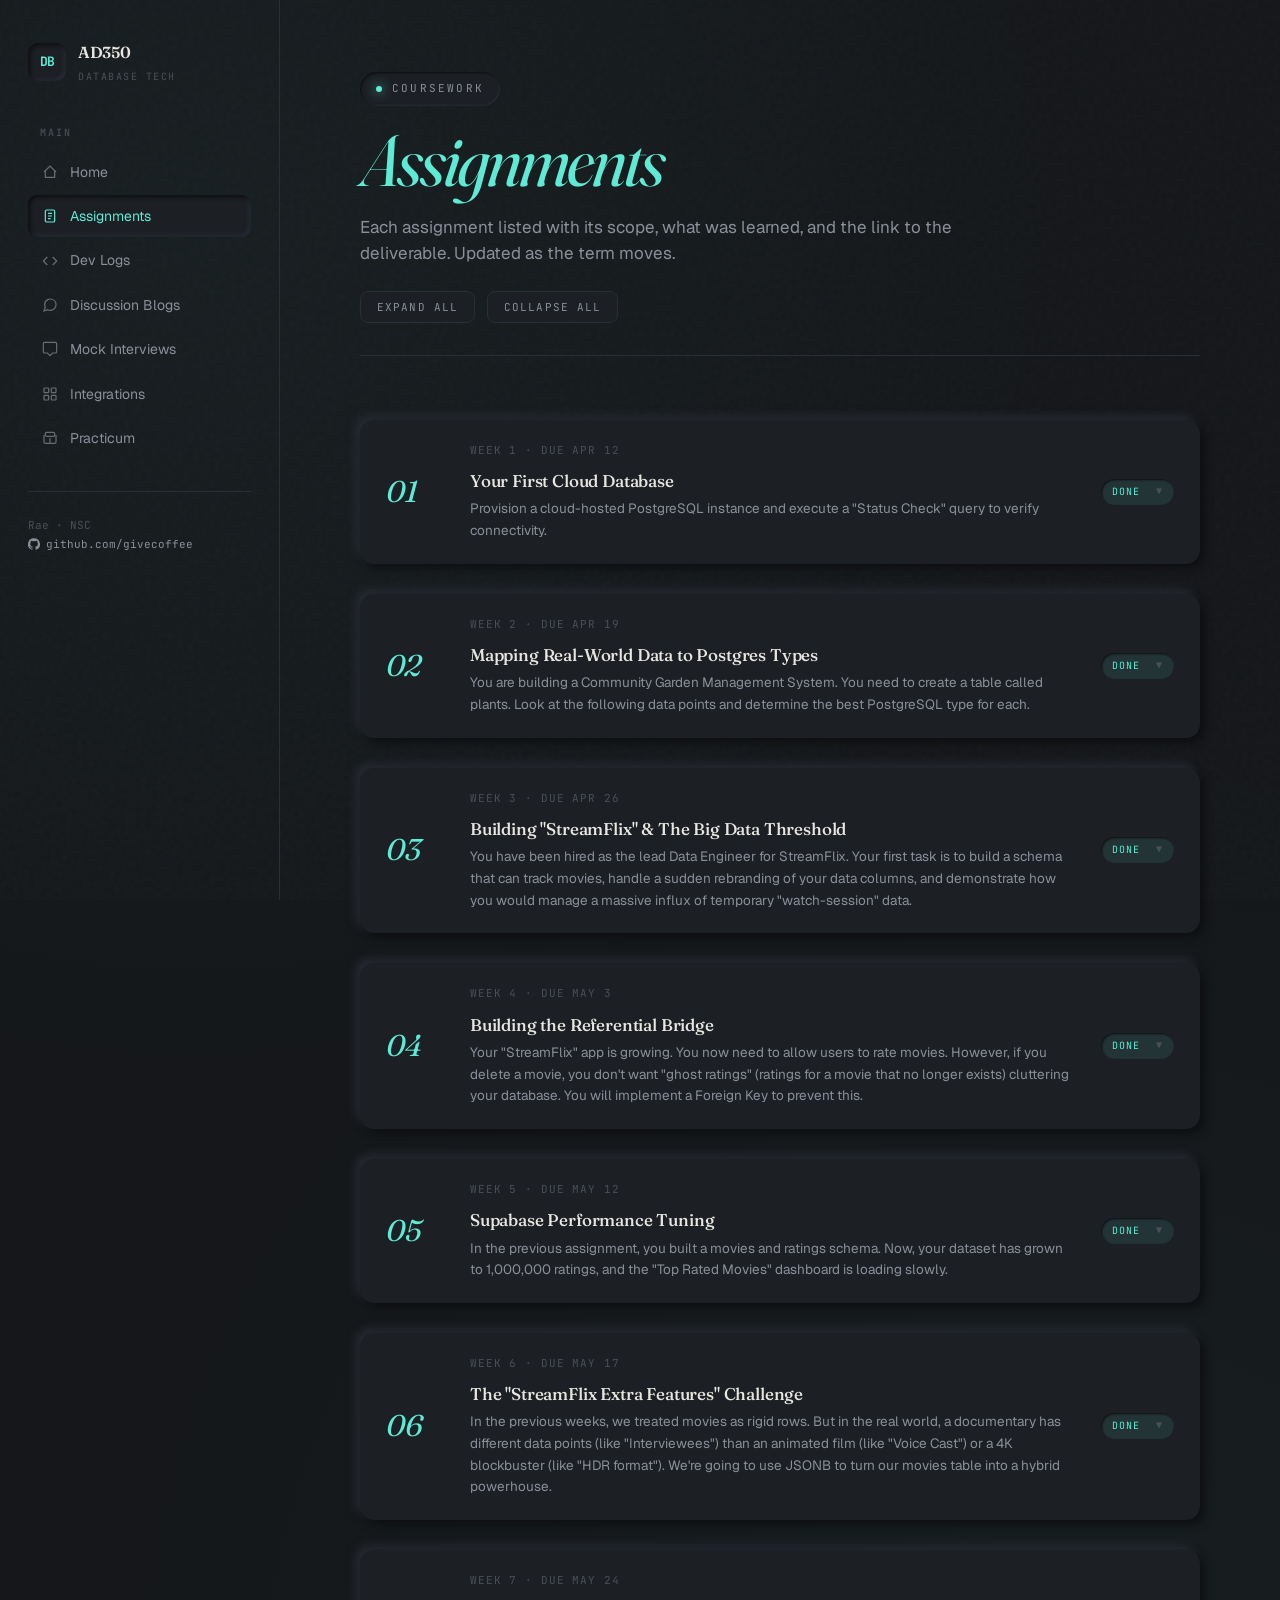
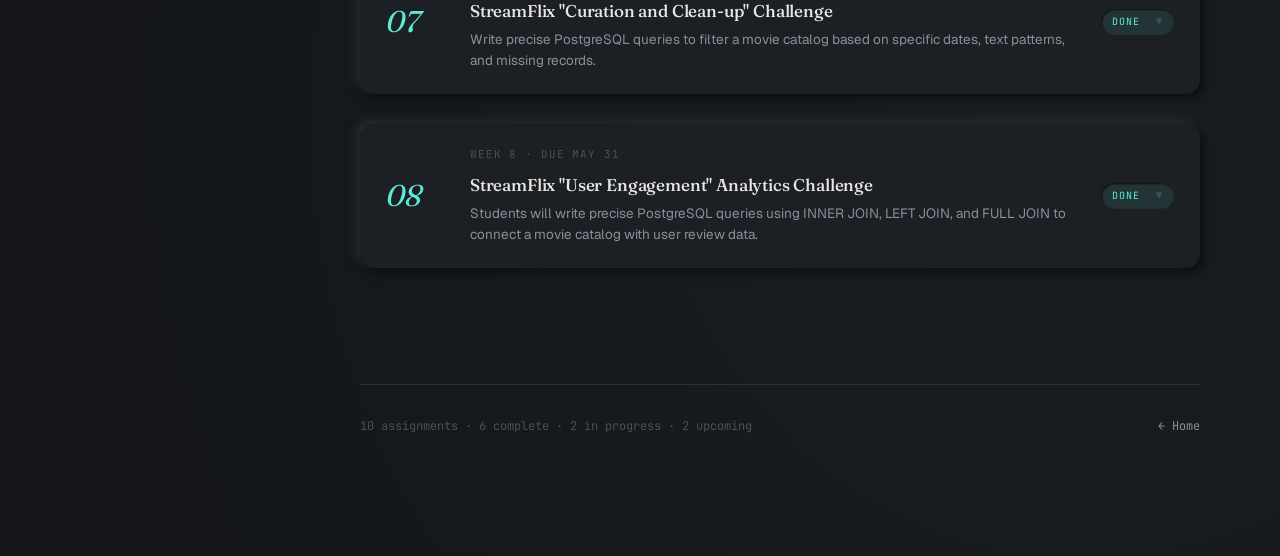
==== commit f9a82205: "Add files via upload" ====
--- a/docs/assignments.html
+++ b/docs/assignments.html
@@ -351,7 +351,7 @@
             <div class="item-body">
               <div class="item-meta">Week 5 &middot; Due May 12</div>
               <h3>Supabase Performance Tuning</h3>
-              <p>Context: In the previous assignment, you built a movies and ratings schema. Now, your dataset has grown
+              <p>In the previous assignment, you built a movies and ratings schema. Now, your dataset has grown
                 to 1,000,000 ratings, and the "Top Rated Movies" dashboard is loading slowly.</p>
             </div>
             <div class="status done">Done <span class="arrow">▼</span></div>
@@ -466,7 +466,7 @@
             <div class="item-body">
               <div class="item-meta">Week 7 &middot; Due May 24</div>
               <h3>StreamFlix "Curation and Clean-up" Challenge</h3>
-              <p>Context: Write precise PostgreSQL queries to filter a movie catalog based on specific dates, text
+              <p>Write precise PostgreSQL queries to filter a movie catalog based on specific dates, text
                 patterns, and missing records.</p>
             </div>
             <div class="status done">Done <span class="arrow">▼</span></div>
@@ -524,6 +524,57 @@
           </div>
         </div>
 
+               <!-- Week 8-->
+        <div class="expandable-item">
+          <div class="item-header">
+            <div class="item-num">08</div>
+            <div class="item-body">
+              <div class="item-meta">Week 8 &middot; Due May 31</div>
+              <h3>StreamFlix "User Engagement" Analytics Challenge</h3>
+              <p>Students will write precise PostgreSQL queries using INNER JOIN, LEFT JOIN, and FULL JOIN to connect a movie catalog with user review data.
+            </div>
+            <div class="status done">Done <span class="arrow">▼</span></div>
+          </div>
+          <div class="item-details">
+            <div class="item-content">
+              <div class="detail-section">
+                <h4>Submission Links</h4>
+                <div class="submission-links">
+                  <a href="https://github.com/givecoffee/AD350/tree/main/assignments/user-engagement"
+                    target="_blank" class="submission-link">
+                    <svg width="16" height="16" viewBox="0 0 24 24" fill="currentColor">
+                      <path
+                        d="M12 .3a12 12 0 0 0-3.8 23.4c.6.1.8-.3.8-.6v-2c-3.3.7-4-1.6-4-1.6-.6-1.4-1.4-1.8-1.4-1.8-1.1-.7.1-.7.1-.7 1.2.1 1.9 1.2 1.9 1.2 1.1 1.8 2.8 1.3 3.5 1 .1-.8.4-1.3.8-1.6-2.7-.3-5.5-1.3-5.5-6 0-1.2.5-2.3 1.3-3.1-.2-.4-.6-1.6 0-3.2 0 0 1-.3 3.4 1.2a11.5 11.5 0 0 1 6 0c2.3-1.5 3.3-1.2 3.3-1.2.7 1.6.2 2.8.1 3.2.9.8 1.3 1.9 1.3 3.1 0 4.6-2.8 5.6-5.5 5.9.5.4.9 1 .9 2.2v3.3c0 .3.1.7.8.6A12 12 0 0 0 12 .3" />
+                    </svg>
+                    GitHub Repository
+                  </a>
+                  <a href="https://github.com/givecoffee/AD350/blob/main/assignments/user-engagement/README.md"
+                    target="_blank" class="submission-link">
+                    <svg width="16" height="16" viewBox="0 0 24 24" fill="none" stroke="currentColor" stroke-width="2">
+                      <path d="M14 2H6a2 2 0 0 0-2 2v16a2 2 0 0 0 2 2h12a2 2 0 0 0 2-2V8z" />
+                      <polyline points="14 2 14 8 20 8" />
+                      <line x1="16" y1="13" x2="8" y2="13" />
+                      <line x1="16" y1="17" x2="8" y2="17" />
+                      <polyline points="10 9 9 9 8 9" />
+                    </svg>
+                    README Document
+                  </a>
+                </div>
+              </div>
+              <div class="detail-section">
+                <h4>What I Learned</h4>
+                <ul class="learnings">
+                  <li></li>
+                </ul>
+              </div>
+              <div class="detail-section">
+                <h4>Key Takeaways</h4>
+                <p></p>
+              </div>
+            </div>
+          </div>
+        </div>
+
       </div><!-- /.item-list -->
 
       <footer class="page-foot">
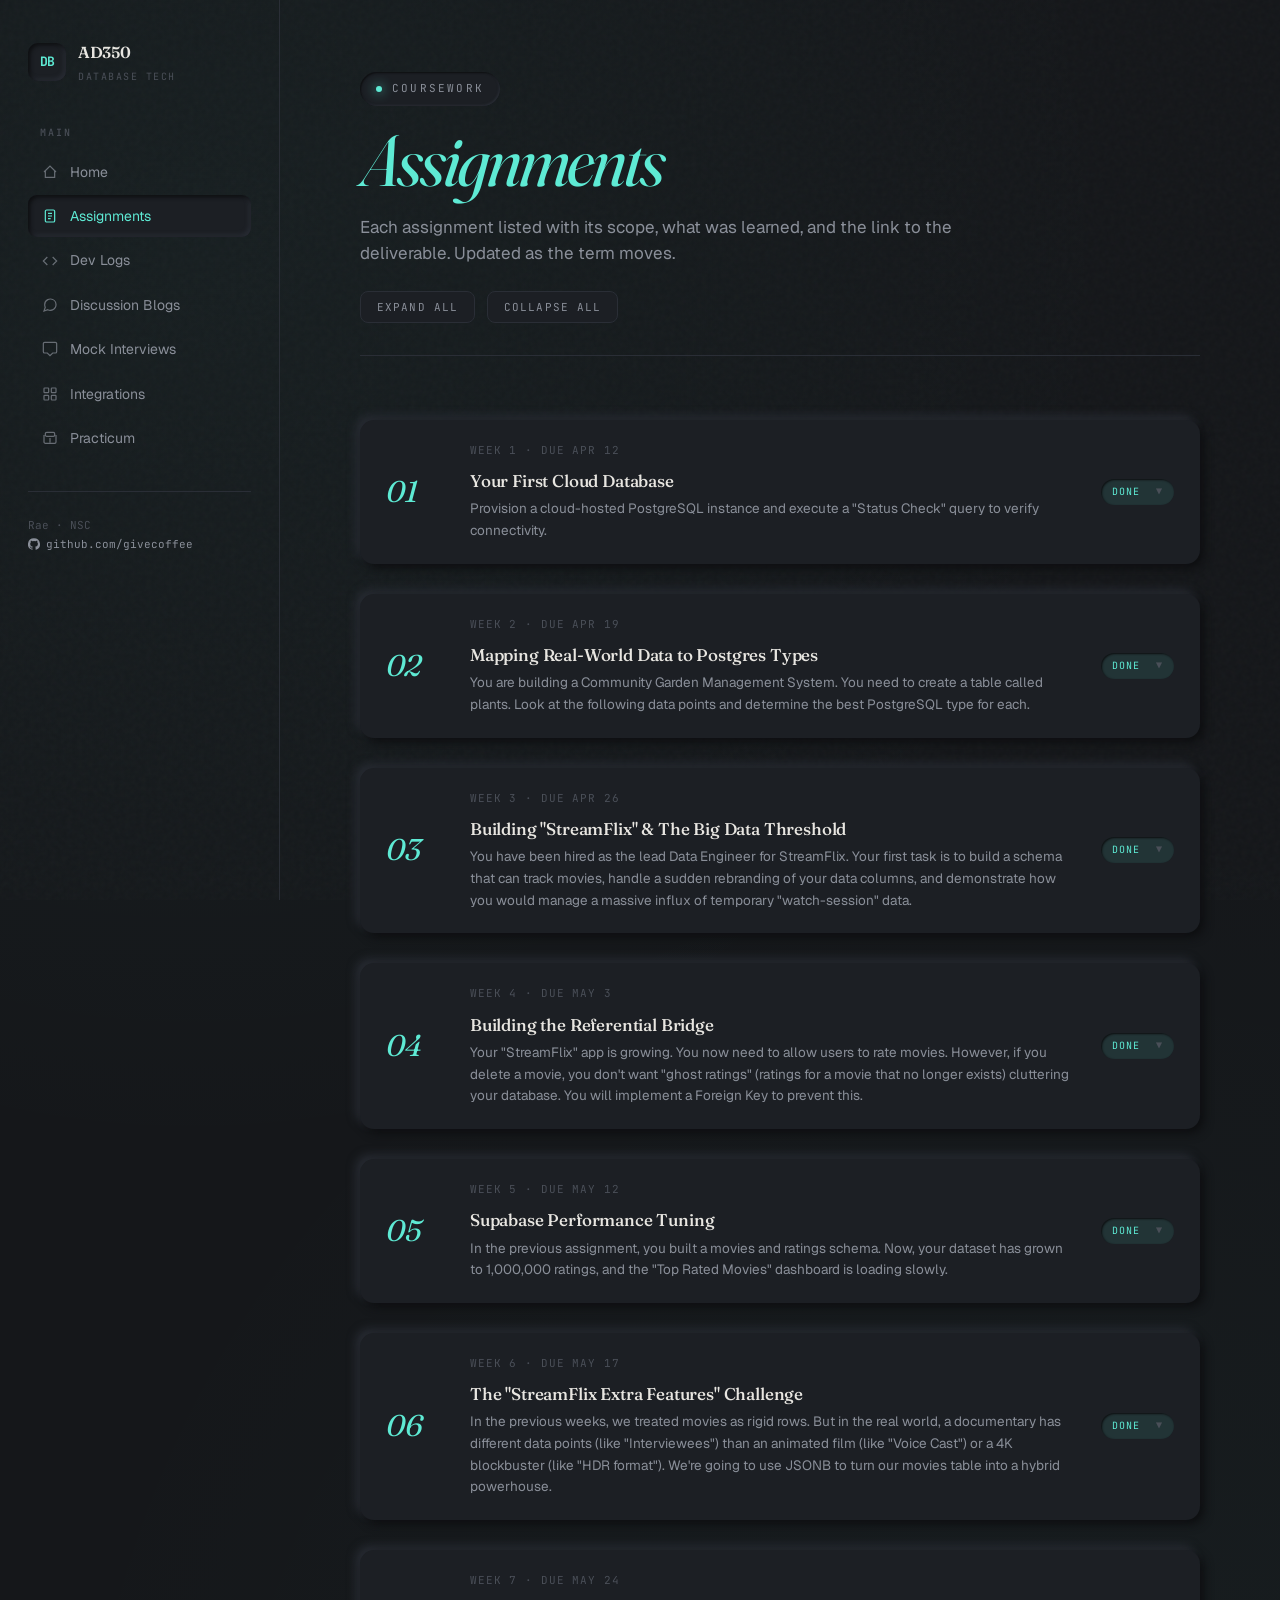
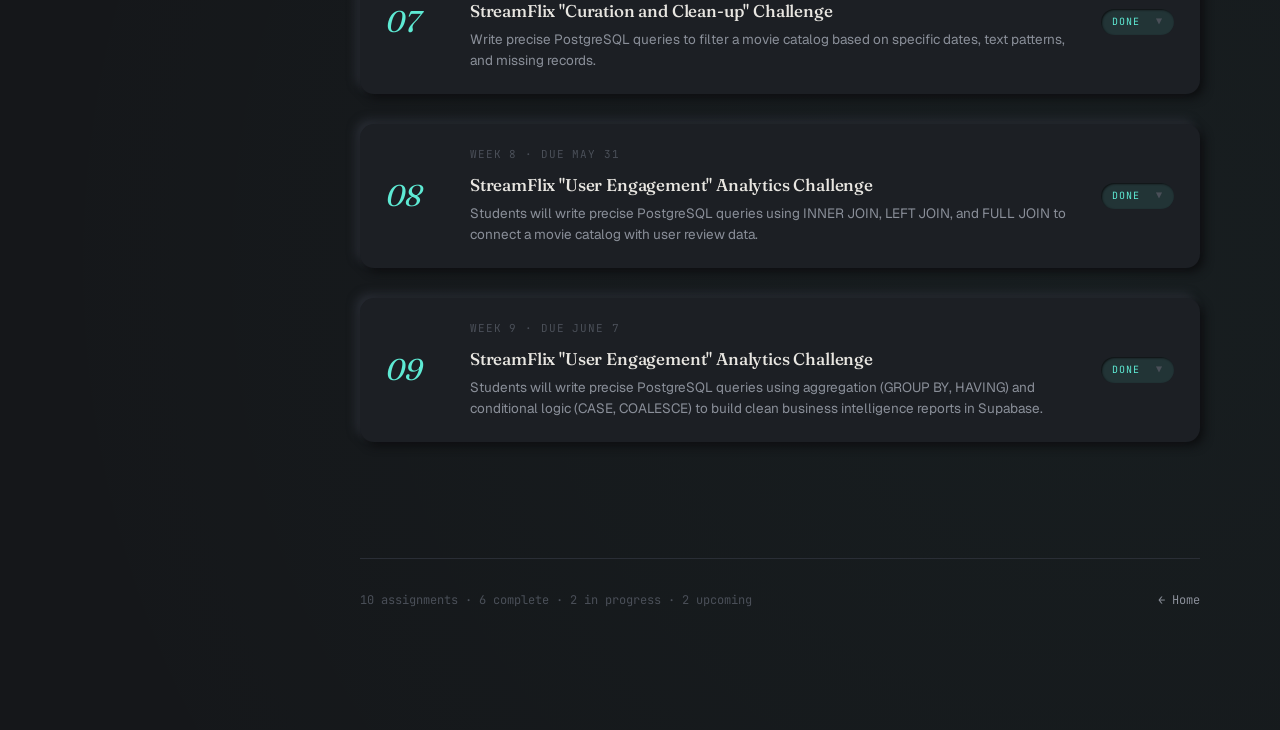
==== commit f86d7c5e: "Add files via upload" ====
--- a/docs/assignments.html
+++ b/docs/assignments.html
@@ -524,24 +524,25 @@
           </div>
         </div>
 
-               <!-- Week 8-->
+        <!-- Week 8-->
         <div class="expandable-item">
           <div class="item-header">
             <div class="item-num">08</div>
             <div class="item-body">
               <div class="item-meta">Week 8 &middot; Due May 31</div>
               <h3>StreamFlix "User Engagement" Analytics Challenge</h3>
-              <p>Students will write precise PostgreSQL queries using INNER JOIN, LEFT JOIN, and FULL JOIN to connect a movie catalog with user review data.
-            </div>
-            <div class="status done">Done <span class="arrow">▼</span></div>
-          </div>
-          <div class="item-details">
-            <div class="item-content">
-              <div class="detail-section">
-                <h4>Submission Links</h4>
-                <div class="submission-links">
-                  <a href="https://github.com/givecoffee/AD350/tree/main/assignments/user-engagement"
-                    target="_blank" class="submission-link">
+              <p>Students will write precise PostgreSQL queries using INNER JOIN, LEFT JOIN, and FULL JOIN to connect a
+                movie catalog with user review data.
+            </div>
+            <div class="status done">Done <span class="arrow">▼</span></div>
+          </div>
+          <div class="item-details">
+            <div class="item-content">
+              <div class="detail-section">
+                <h4>Submission Links</h4>
+                <div class="submission-links">
+                  <a href="https://github.com/givecoffee/AD350/tree/main/assignments/user-engagement" target="_blank"
+                    class="submission-link">
                     <svg width="16" height="16" viewBox="0 0 24 24" fill="currentColor">
                       <path
                         d="M12 .3a12 12 0 0 0-3.8 23.4c.6.1.8-.3.8-.6v-2c-3.3.7-4-1.6-4-1.6-.6-1.4-1.4-1.8-1.4-1.8-1.1-.7.1-.7.1-.7 1.2.1 1.9 1.2 1.9 1.2 1.1 1.8 2.8 1.3 3.5 1 .1-.8.4-1.3.8-1.6-2.7-.3-5.5-1.3-5.5-6 0-1.2.5-2.3 1.3-3.1-.2-.4-.6-1.6 0-3.2 0 0 1-.3 3.4 1.2a11.5 11.5 0 0 1 6 0c2.3-1.5 3.3-1.2 3.3-1.2.7 1.6.2 2.8.1 3.2.9.8 1.3 1.9 1.3 3.1 0 4.6-2.8 5.6-5.5 5.9.5.4.9 1 .9 2.2v3.3c0 .3.1.7.8.6A12 12 0 0 0 12 .3" />
@@ -564,12 +565,85 @@
               <div class="detail-section">
                 <h4>What I Learned</h4>
                 <ul class="learnings">
-                  <li></li>
-                </ul>
-              </div>
-              <div class="detail-section">
-                <h4>Key Takeaways</h4>
-                <p></p>
+                  <li>INNER JOIN returns only rows with matches in both tables — orphan ratings and unreviewed movies
+                    are both excluded</li>
+                  <li>LEFT JOIN returns all rows from the left table with NULLs where no match exists in the right
+                    table, useful for finding gaps in data</li>
+                  <li>FULL OUTER JOIN returns everything from both tables, surfacing both orphaned ratings and movies
+                    with no reviews in one query</li>
+                  <li>TRUNCATE does not reset sequences — use RESTART IDENTITY or ALTER SEQUENCE to avoid ID mismatches
+                    when reseeding</li>
+                </ul>
+              </div>
+              <div class="detail-section">
+                <h4>Key Takeaways</h4>
+                <p>Choosing the right JOIN type depends on what you want to exclude, not just what you want to include.
+                  INNER JOIN is for active, complete data. LEFT JOIN finds missing relationships. FULL OUTER JOIN is a
+                  complete system audit. A schema rename from a previous week also carried forward here — a good
+                  reminder that real databases accumulate decisions over time and code has to adapt to them.</p>
+              </div>
+            </div>
+          </div>
+        </div>
+
+
+        <!-- Week 9 -->
+        <div class="expandable-item">
+          <div class="item-header">
+            <div class="item-num">09</div>
+            <div class="item-body">
+              <div class="item-meta">Week 9 &middot; Due June 7</div>
+              <h3>StreamFlix "User Engagement" Analytics Challenge</h3>
+              <p>Students will write precise PostgreSQL queries using aggregation (GROUP BY, HAVING) and conditional
+                logic (CASE, COALESCE) to build clean business intelligence reports in Supabase.</p>
+            </div>
+            <div class="status done">Done <span class="arrow">▼</span></div>
+          </div>
+          <div class="item-details">
+            <div class="item-content">
+              <div class="detail-section">
+                <h4>Submission Links</h4>
+                <div class="submission-links">
+                  <a href="https://github.com/givecoffee/AD350/tree/main/assignments/executive-insights" target="_blank"
+                    class="submission-link">
+                    <svg width="16" height="16" viewBox="0 0 24 24" fill="currentColor">
+                      <path
+                        d="M12 .3a12 12 0 0 0-3.8 23.4c.6.1.8-.3.8-.6v-2c-3.3.7-4-1.6-4-1.6-.6-1.4-1.4-1.8-1.4-1.8-1.1-.7.1-.7.1-.7 1.2.1 1.9 1.2 1.9 1.2 1.1 1.8 2.8 1.3 3.5 1 .1-.8.4-1.3.8-1.6-2.7-.3-5.5-1.3-5.5-6 0-1.2.5-2.3 1.3-3.1-.2-.4-.6-1.6 0-3.2 0 0 1-.3 3.4 1.2a11.5 11.5 0 0 1 6 0c2.3-1.5 3.3-1.2 3.3-1.2.7 1.6.2 2.8.1 3.2.9.8 1.3 1.9 1.3 3.1 0 4.6-2.8 5.6-5.5 5.9.5.4.9 1 .9 2.2v3.3c0 .3.1.7.8.6A12 12 0 0 0 12 .3" />
+                    </svg>
+                    GitHub Repository
+                  </a>
+                  <a href="https://github.com/givecoffee/AD350/blob/main/assignments/executive-insights/README.md"
+                    target="_blank" class="submission-link">
+                    <svg width="16" height="16" viewBox="0 0 24 24" fill="none" stroke="currentColor" stroke-width="2">
+                      <path d="M14 2H6a2 2 0 0 0-2 2v16a2 2 0 0 0 2 2h12a2 2 0 0 0 2-2V8z" />
+                      <polyline points="14 2 14 8 20 8" />
+                      <line x1="16" y1="13" x2="8" y2="13" />
+                      <line x1="16" y1="17" x2="8" y2="17" />
+                      <polyline points="10 9 9 9 8 9" />
+                    </svg>
+                    README Document
+                  </a>
+                </div>
+              </div>
+              <div class="detail-section">
+                <h4>What I Learned</h4>
+                <ul class="learnings">
+                  <li>GROUP BY aggregates rows into groups; HAVING filters those groups after aggregation, unlike WHERE
+                    which filters rows before</li>
+                  <li>COALESCE returns the first non-NULL value in a list, making it straightforward to substitute
+                    display-friendly fallbacks for missing data</li>
+                  <li>CASE expressions evaluate conditions top-down and return on the first match, similar to if/else
+                    logic in application code</li>
+                  <li>TRUNCATE without RESTART IDENTITY leaves the sequence at its prior position, causing new inserts
+                    to start from unexpected IDs</li>
+                </ul>
+              </div>
+              <div class="detail-section">
+                <h4>Key Takeaways</h4>
+                <p>Aggregation queries build the foundation of most business reporting — knowing when to use HAVING
+                  versus WHERE is the key distinction. COALESCE and CASE are the tools for cleaning up how data is
+                  presented without changing what's stored. A recurring theme this week and last: seed data issues with
+                  sequences caused incorrect results that looked correct until inspected closely.</p>
               </div>
             </div>
           </div>
